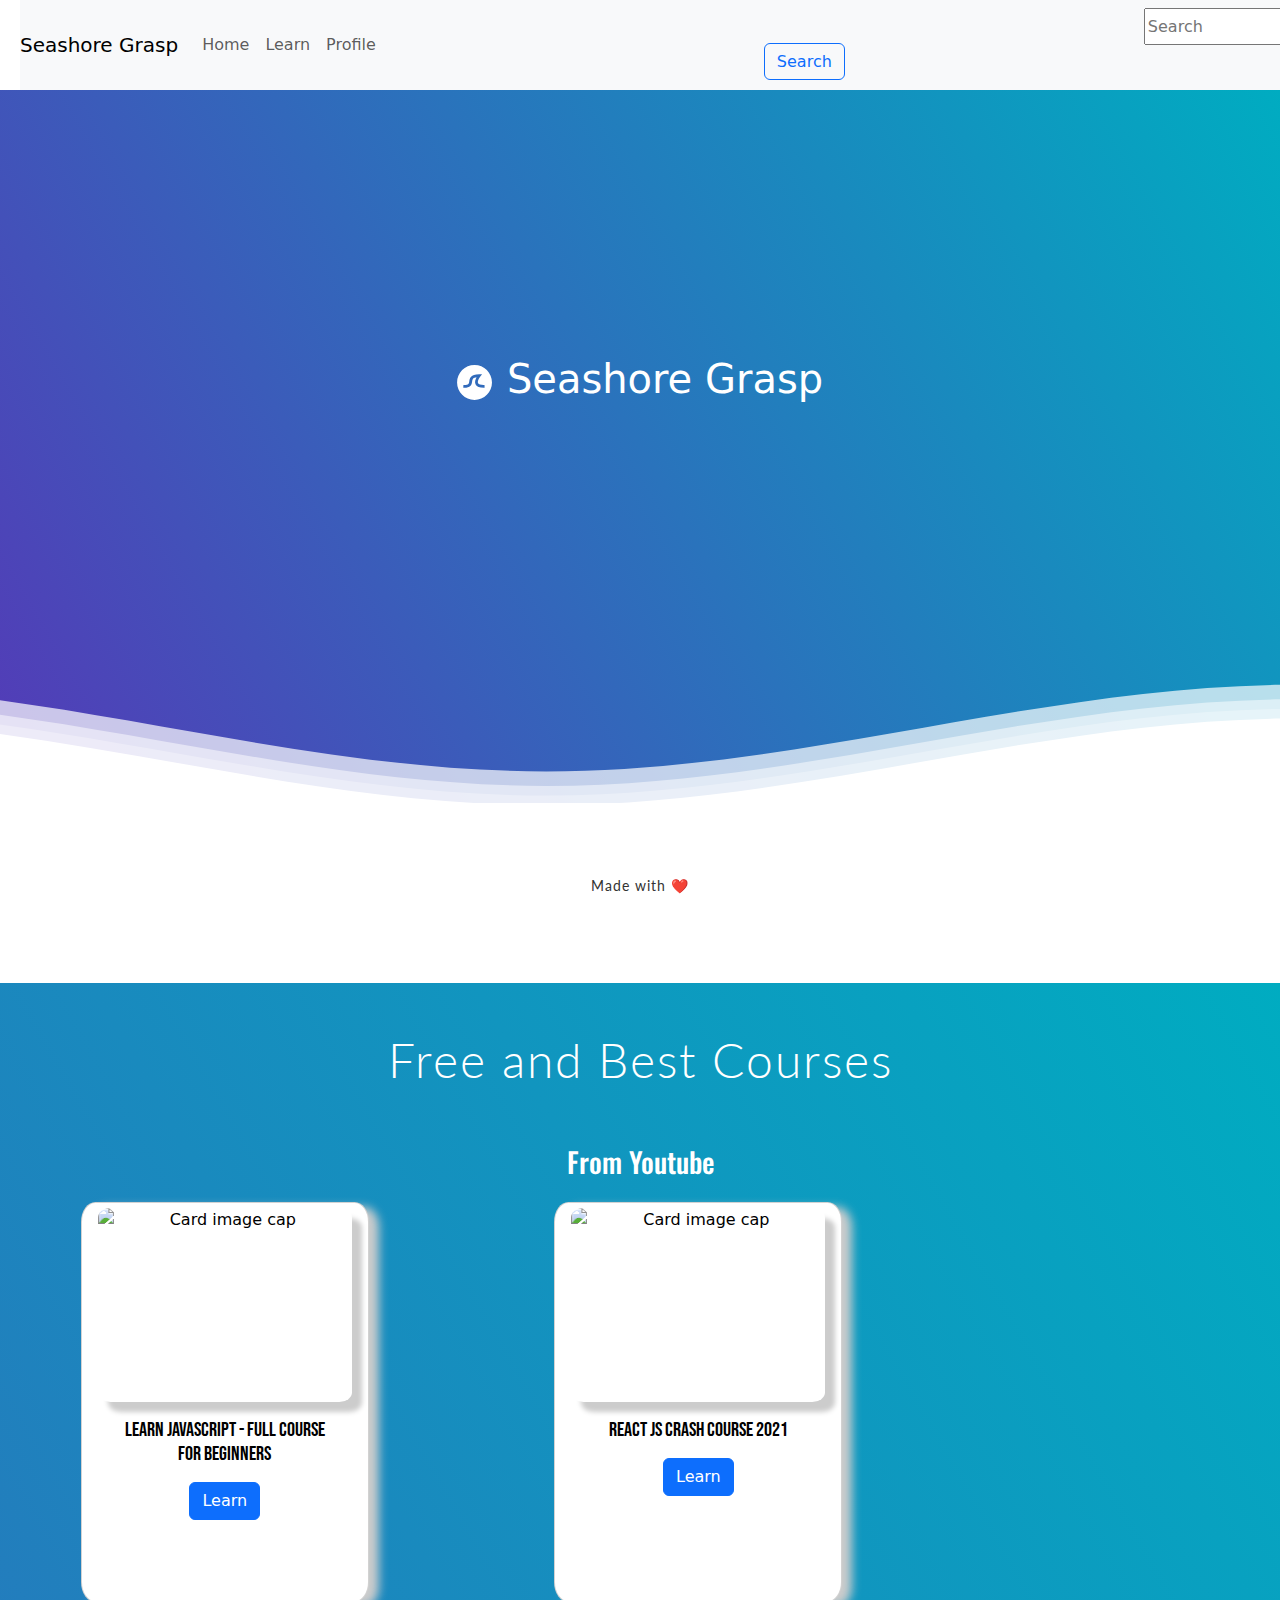
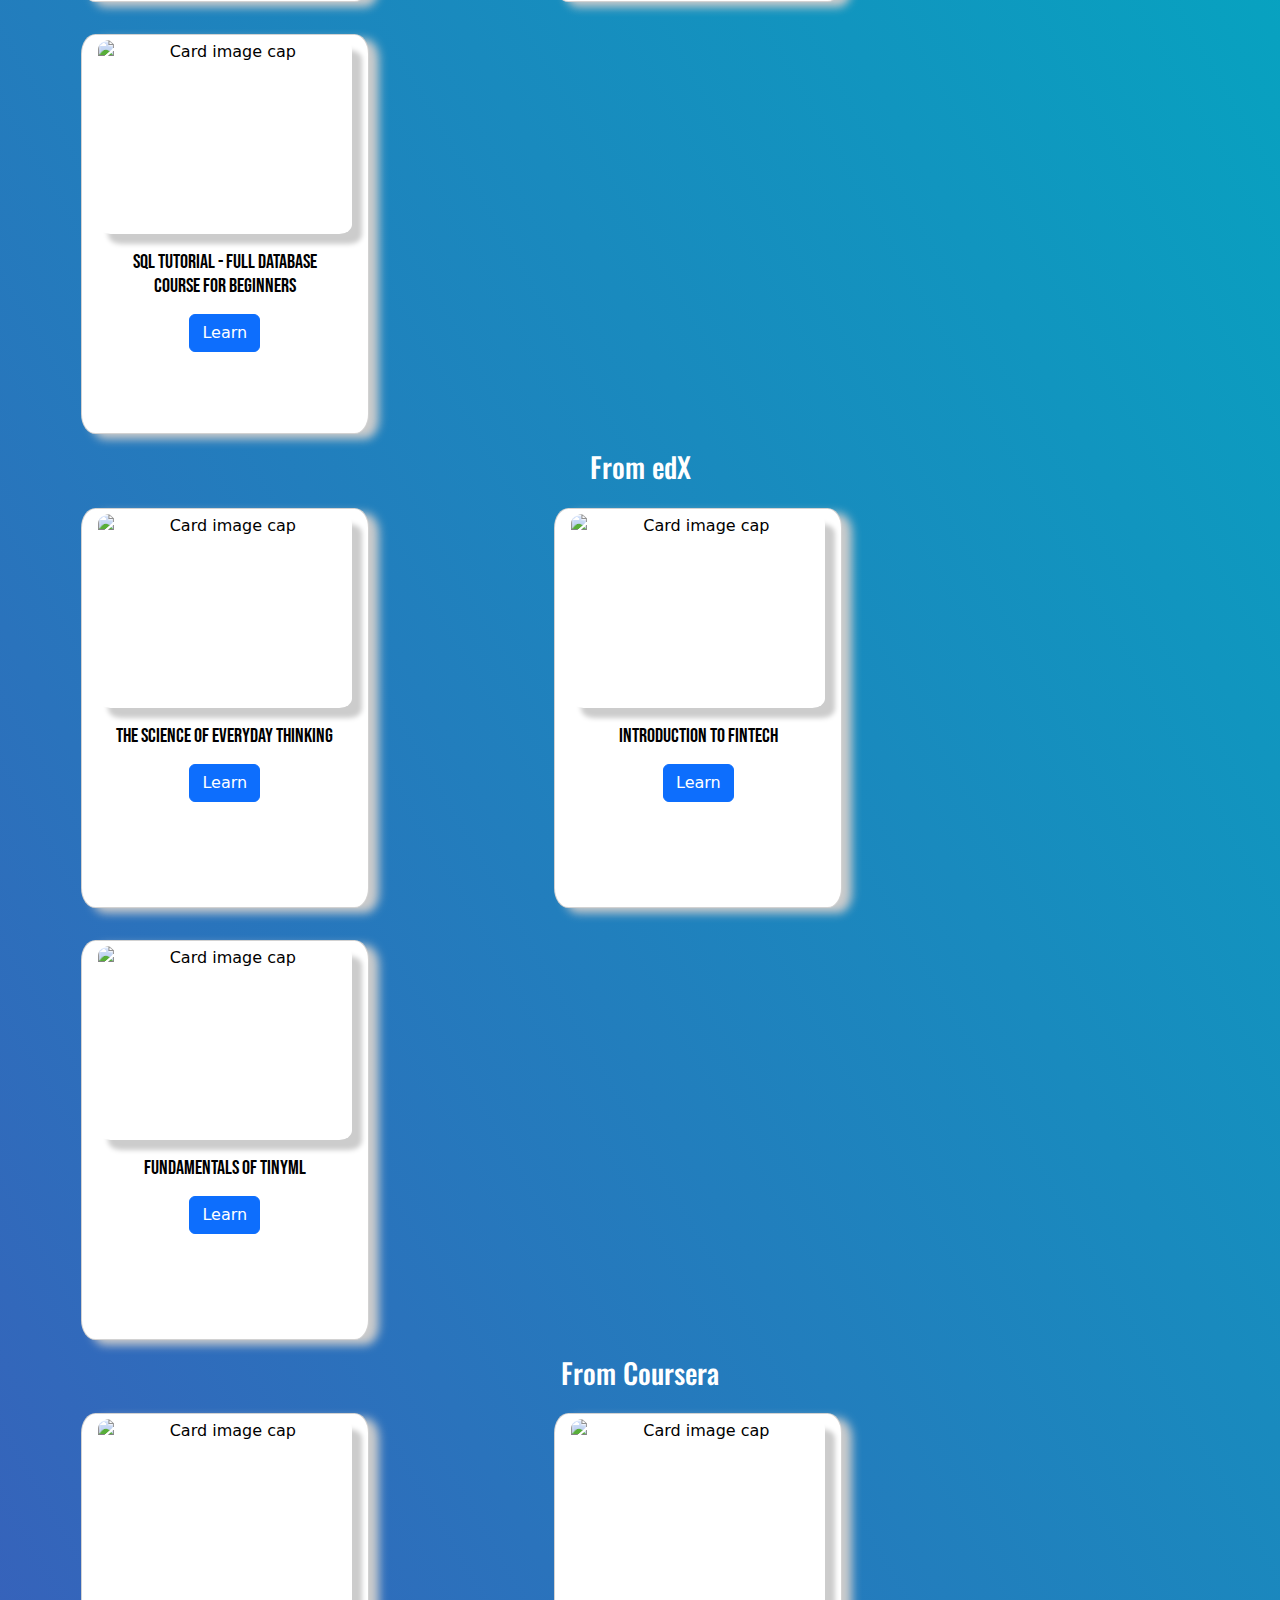
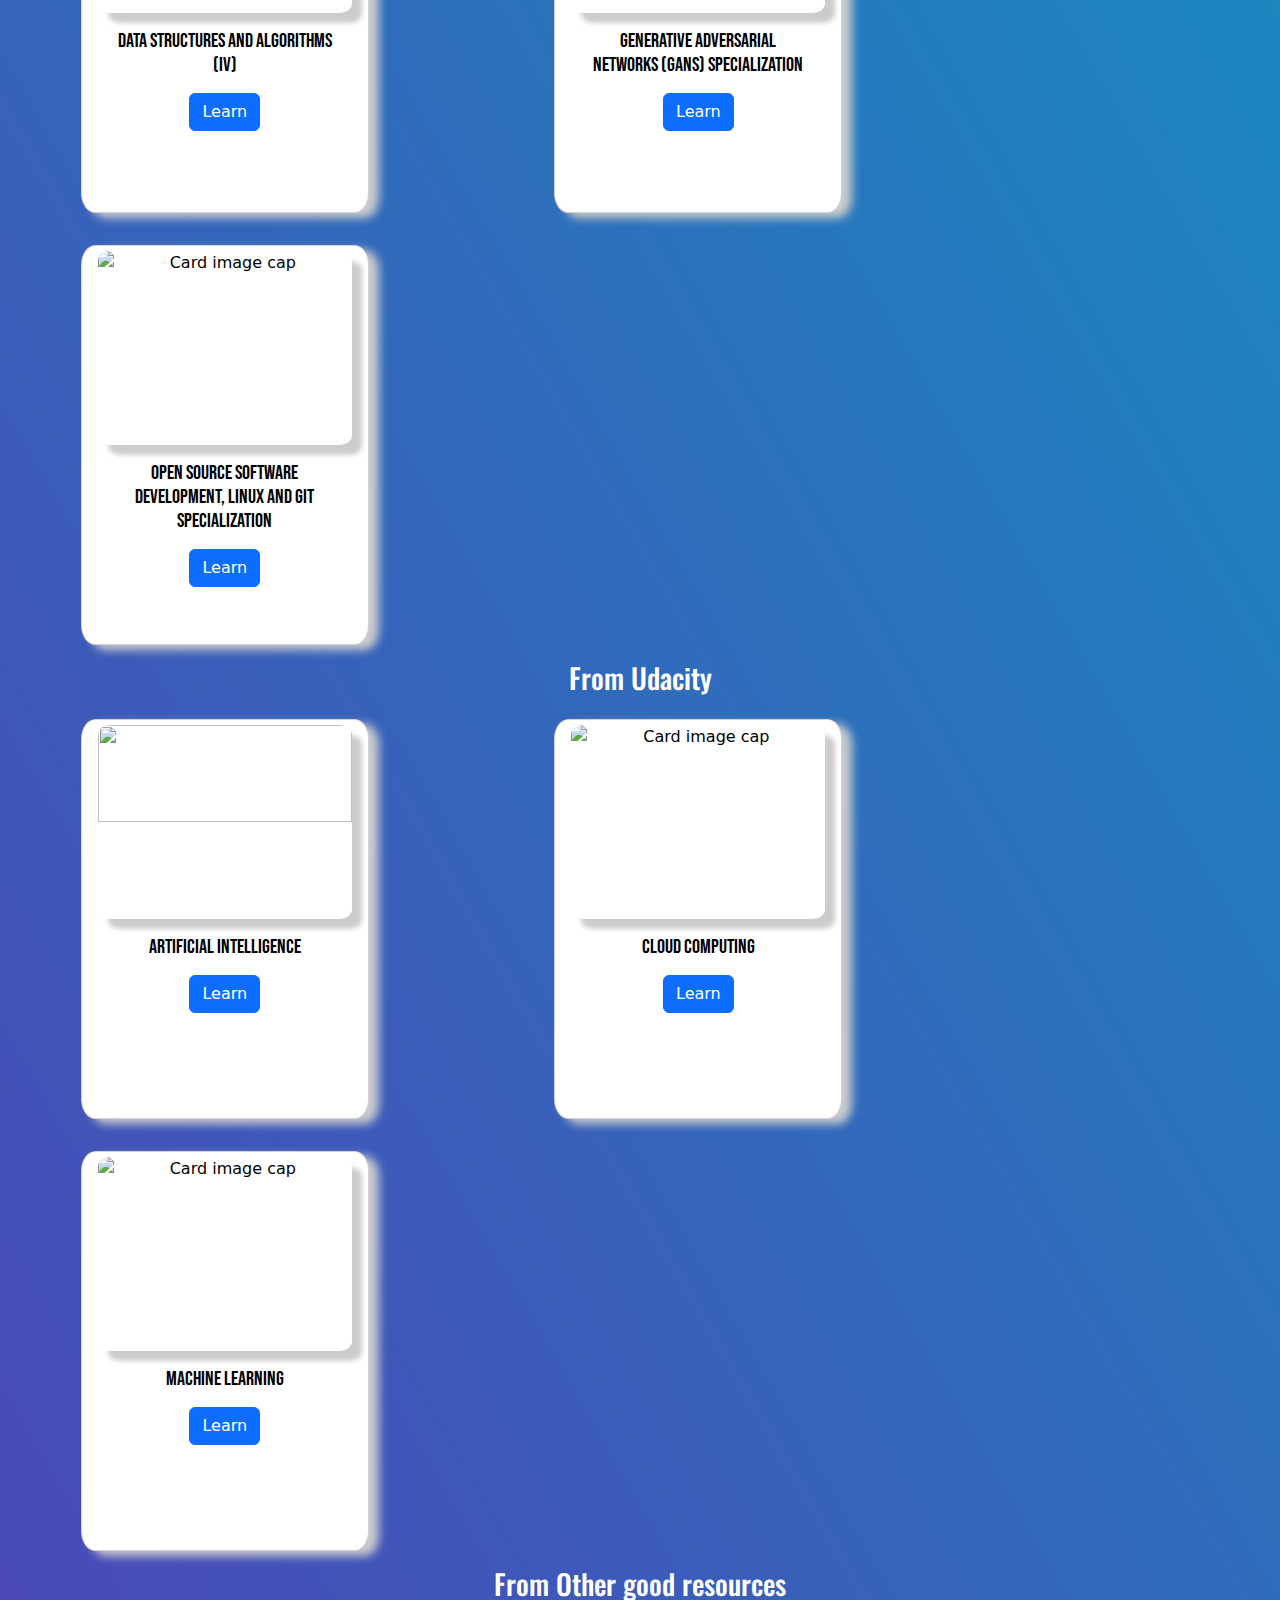
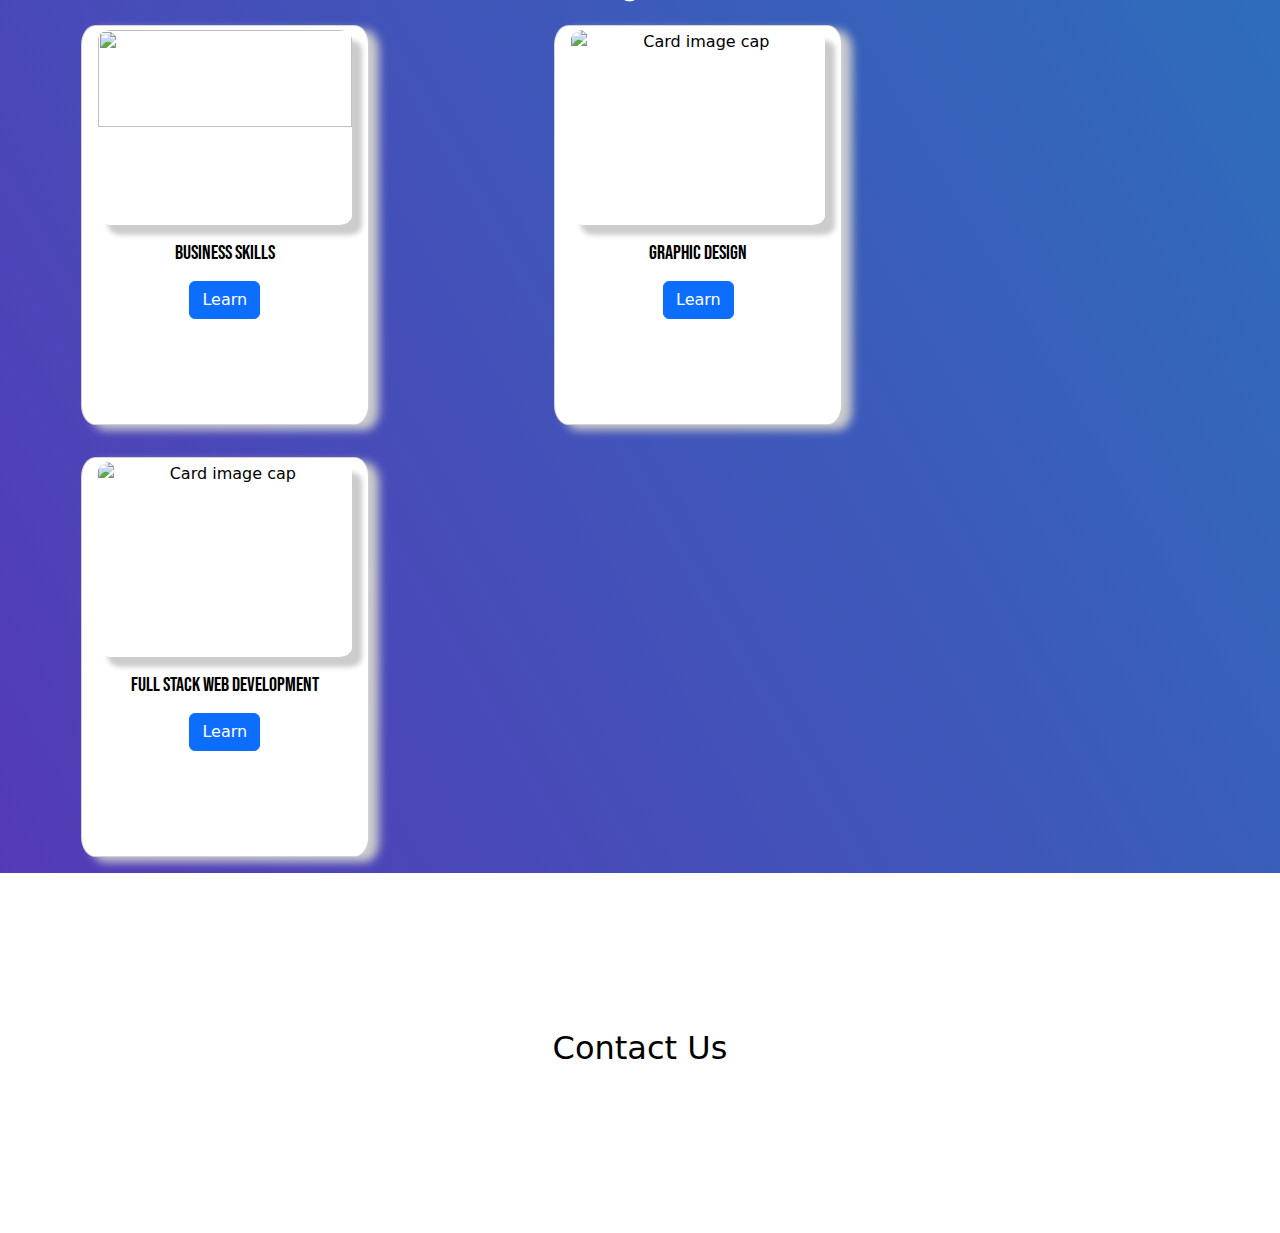
==== index.html @ 24190c52 "image h and w sorted" ====
<!DOCTYPE html>
<html lang="en">
  <head>
    <meta charset="UTF-8" />
    <meta http-equiv="X-UA-Compatible" content="IE=edge" />
    <meta name="viewport" content="width=device-width, initial-scale=1.0" />
    <title>Seashore Grasp</title>
    <link rel="stylesheet" href="https://cdn.jsdelivr.net/npm/bootstrap@5.0.1/dist/css/bootstrap.min.css">
    <link rel="stylesheet" href="style.css" />

  </head>
  <body>
    <!-- navbar -->
    <head>
        <nav class="navbar navbar-expand-lg navbar-light bg-light">
            <a class="navbar-brand" href="index.html">Seashore Grasp</a>
            <button class="navbar-toggler" type="button" data-toggle="collapse" data-target="#navbarSupportedContent" aria-controls="navbarSupportedContent" aria-expanded="false" aria-label="Toggle navigation">
              <span class="navbar-toggler-icon"></span>
            </button>
          
            <div class="collapse navbar-collapse" id="navbarSupportedContent">
              <ul class="navbar-nav mr-auto pull-left">
                <li class="nav-item active">
                  <a class="nav-link" href="index.html">Home</a>
                </li>
                <li class="nav-item">
                  <a class="nav-link" href="learn.html">Learn</a>
                </li>
                <li class="nav-item">
                    <a class="nav-link" href="profile.html">Profile</a>
                  </li>
              </ul>
              <form class="form-inline my-2 my-lg-0 pull-right">
                <input class="form-inline mr-sm-2" type="search" placeholder="Search" aria-label="Search">
                <button class="btn btn-outline-primary my-2 my-sm-0" id="search" type="submit">Search</button>
              </form>
            </div>
        </nav>
    </head>
    <!-- navbar -->

    <div class="header">
      <div class="inner-header flex">
        <svg
          version="1.1"
          class="logo"
          baseProfile="tiny"
          id="Layer_1"
          xmlns="http://www.w3.org/2000/svg"
          xmlns:xlink="http://www.w3.org/1999/xlink"
          x="0px"
          y="0px"
          viewBox="0 0 500 500"
          xml:space="preserve"
        >
          <path
            fill="#FFFFFF"
            stroke="#000000"
            stroke-width="10"
            stroke-miterlimit="10"
            d="M57,283"
          />
          <g>
            <path
              fill="#fff"
              d="M250.4,0.8C112.7,0.8,1,112.4,1,250.2c0,137.7,111.7,249.4,249.4,249.4c137.7,0,249.4-111.7,249.4-249.4
    C499.8,112.4,388.1,0.8,250.4,0.8z M383.8,326.3c-62,0-101.4-14.1-117.6-46.3c-17.1-34.1-2.3-75.4,13.2-104.1
    c-22.4,3-38.4,9.2-47.8,18.3c-11.2,10.9-13.6,26.7-16.3,45c-3.1,20.8-6.6,44.4-25.3,62.4c-19.8,19.1-51.6,26.9-100.2,24.6l1.8-39.7		c35.9,1.6,59.7-2.9,70.8-13.6c8.9-8.6,11.1-22.9,13.5-39.6c6.3-42,14.8-99.4,141.4-99.4h41L333,166c-12.6,16-45.4,68.2-31.2,96.2	c9.2,18.3,41.5,25.6,91.2,24.2l1.1,39.8C390.5,326.2,387.1,326.3,383.8,326.3z"
            />
          </g>
        </svg>
        <h1>Seashore Grasp</h1>
      </div>

      <!--Waves Container-->
      <div>
        <svg
          class="waves"
          xmlns="http://www.w3.org/2000/svg"
          xmlns:xlink="http://www.w3.org/1999/xlink"
          viewBox="0 24 150 28"
          preserveAspectRatio="none"
          shape-rendering="auto"
        >
          <defs>
            <path
              id="gentle-wave"
              d="M-160 44c30 0 58-18 88-18s 58 18 88 18 58-18 88-18 58 18 88 18 v44h-352z"
            />
          </defs>
          <g class="parallax">
            <use
              xlink:href="#gentle-wave"
              x="48"
              y="0"
              fill="rgba(255,255,255,0.7"
            />
            <use
              xlink:href="#gentle-wave"
              x="48"
              y="3"
              fill="rgba(255,255,255,0.5)"
            />
            <use
              xlink:href="#gentle-wave"
              x="48"
              y="5"
              fill="rgba(255,255,255,0.3)"
            />
            <use xlink:href="#gentle-wave" x="48" y="7" fill="#fff" />
          </g>
        </svg>
      </div>
      <!--Waves end-->
    </div>
    <!--Header ends-->

    <!--Content starts-->
    <div class="content flex">
      <p>Made with ❤️</p>
    </div>
    <!--Content ends-->


    <!-- learning section -->
    <div class="header1">
        <div class="inner-header1">
          <h1>Free and Best Courses</h1>
            <h3>From Youtube</h3>
            <div class="row">
              <div class="card">
                <img class="card-img-top" src="https://i.ytimg.com/an_webp/PkZNo7MFNFg/mqdefault_6s.webp?du=3000&sqp=CJiMl4YG&rs=AOn4CLAIX0XgUnC_BaTMobPAohJKIh1kbA" alt="Card image cap">
                <div class="card-body">
                  <h5 class="card-title">Learn JavaScript - Full Course for Beginners</h5>
                  <p class="card-text"></p>
                  <a href="https://youtu.be/PkZNo7MFNFg" class="btn btn-primary" target="_blank">Learn</a>
                </div>
              </div>
              <div class="card">
                <img class="card-img-top" src="https://i.ytimg.com/vi/w7ejDZ8SWv8/hq720.jpg?sqp=-oaymwEcCNAFEJQDSFXyq4qpAw4IARUAAIhCGAFwAcABBg==&rs=AOn4CLDLtqhjnv15Y388joYu5qQ3VjlhZw" alt="Card image cap">
                <div class="card-body">
                  <h5 class="card-title">React JS Crash Course 2021</h5>
                  <p class="card-text"></p>
                  <a href="https://youtu.be/w7ejDZ8SWv8" class="btn btn-primary" target="_blank">Learn</a>
                </div>
              </div>
              <div class="card">
                <img class="card-img-top" src="https://i.ytimg.com/vi/HXV3zeQKqGY/hq720.jpg?sqp=-oaymwEcCNAFEJQDSFXyq4qpAw4IARUAAIhCGAFwAcABBg==&rs=AOn4CLAxA3x89d1OpZ00kVzPr1NysYSPoA" alt="Card image cap">
                <div class="card-body">
                  <h5 class="card-title">
                    SQL Tutorial - Full Database Course for Beginners
                    </h5>
                  <p class="card-text"></p>
                  <a href="https://youtu.be/HXV3zeQKqGY" class="btn btn-primary" target="_blank">Learn</a>
                </div>
              </div>
            </div>
            <h3>From edX</h3>
            <div class="row">
              <div class="card">
                <img class="card-img-top" src="https://prod-discovery.edx-cdn.org/media/course/image/01bf8f79-a1fc-4481-8a37-d313a781298b-e519ef0cb616.small.jpg" alt="Card image cap">
                <div class="card-body">
                  <h5 class="card-title">The Science of Everyday Thinking
                    </h5>
                  <p class="card-text"></p>
                  <a href="https://www.edx.org/course/the-science-of-everyday-thinking" class="btn btn-primary" target="_blank">Learn</a>
                </div>
              </div>
              <div class="card">
                <img class="card-img-top" src="https://prod-discovery.edx-cdn.org/media/course/image/15923a19-7f31-4767-a7a0-73da8886f7b8-be5909a46055.small.jpg" alt="Card image cap">
                <div class="card-body">
                  <h5 class="card-title">Introduction to FinTech</h5>
                  <p class="card-text"></p>
                  <a href="https://www.edx.org/course/introduction-to-fintech" class="btn btn-primary" target="_blank">Learn</a>
                </div>
              </div>
              <div class="card">
                <img class="card-img-top" src="https://prod-discovery.edx-cdn.org/media/course/image/b66c15da-04d4-46f6-a4ea-69109bf159ee-de00f7d8d932.small.jpeg" alt="Card image cap">
                <div class="card-body">
                  <h5 class="card-title">
                    Fundamentals of TinyML
                    </h5>
                  <p class="card-text"></p>
                  <a href="https://www.edx.org/course/fundamentals-of-tinyml" class="btn btn-primary" target="_blank">Learn</a>
                </div>
              </div>
            </div>
            <h3>From Coursera</h3>
            <div class="row">
              <div class="card">
                <img class="card-img-top" src="https://d3njjcbhbojbot.cloudfront.net/api/utilities/v1/imageproxy/http://coursera-university-assets.s3.amazonaws.com/89/029da0cd8311e88e0c2d0663445550/Tsinghua-logo.png?auto=format%2Ccompress&dpr=1&h=90&w=90" alt="Card image cap">
                <div class="card-body">
                  <h5 class="card-title">Data Structures and Algorithms (IV)
                    </h5>
                  <p class="card-text"></p>
                  <a href="https://www.coursera.org/learn/data-structures-algorithms-4" class="btn btn-primary" target="_blank">Learn</a>
                </div>
              </div>
              <div class="card">
                <img class="card-img-top" src="https://d3njjcbhbojbot.cloudfront.net/api/utilities/v1/imageproxy/http://coursera-university-assets.s3.amazonaws.com/9c/b26302adc947138ff932ca97e57b87/LogoFiles_DeepLearning_Coursera_250x50_White.png?auto=format%2Ccompress&dpr=1&h=70" alt="Card image cap">
                <div class="card-body">
                  <h5 class="card-title">
                    Generative Adversarial Networks (GANs) Specialization
                    </h5>
                  <p class="card-text"></p>
                  <a href="https://www.coursera.org/specializations/generative-adversarial-networks-gans" class="btn btn-primary" target="_blank">Learn</a>
                </div>
              </div>
              <div class="card">
                <img class="card-img-top" src="https://d3njjcbhbojbot.cloudfront.net/api/utilities/v1/imageproxy/http://coursera-university-assets.s3.amazonaws.com/26/0f3680c5af11e8a01533ad3fa8755b/Linux-Foundation.png?auto=format%2Ccompress&dpr=1&h=90&w=90" alt="Card image cap">
                <div class="card-body">
                  <h5 class="card-title">
                    Open Source Software Development, Linux and Git Specialization
                    </h5>
                  <p class="card-text"></p>
                  <a href="https://www.coursera.org/specializations/oss-development-linux-git" class="btn btn-primary" target="_blank">Learn</a>
                </div>
              </div>
            </div>
            <h3>From Udacity</h3>
            <div class="row">
              <div class="card">
                <img class="card-img-top" src="https://digitaldefynd.com/wp-content/uploads/2019/07/Best-Udacity-nanodegrees-course-certification-class-training-online.jpg">
                <div class="card-body">
                  <h5 class="card-title">Artificial Intelligence
                    </h5>
                  <p class="card-text"></p>
                  <a href="https://www.coursera.org/learn/data-structures-algorithms-4" class="btn btn-primary" target="_blank">Learn</a>
                </div>
              </div>
              <div class="card">
                <img class="card-img-top" src="https://d2908q01vomqb2.cloudfront.net/9109c85a45b703f87f1413a405549a2cea9ab556/2020/03/06/TC_default_1024x512.png" alt="Card image cap">
                <div class="card-body">
                  <h5 class="card-title">
                    Cloud Computing
                    </h5>
                  <p class="card-text"></p>
                  <a href="https://www.coursera.org/specializations/generative-adversarial-networks-gans" class="btn btn-primary" target="_blank">Learn</a>
                </div>
              </div>
              <div class="card">
                <img class="card-img-top" src="https://miro.medium.com/max/1400/1*cG6U1qstYDijh9bPL42e-Q.jpeg" alt="Card image cap">
                <div class="card-body">
                  <h5 class="card-title">
                    Machine learning
                    </h5>
                  <p class="card-text"></p>
                  <a href="https://www.coursera.org/specializations/oss-development-linux-git" class="btn btn-primary" target="_blank">Learn</a>
                </div>
              </div>
            </div>
            <h3>From Other good resources</h3>
            <div class="row">
              <div class="card">
                <img class="card-img-top" src="https://static1.shine.com/l/m/images/blog/top_it_courses_2021.png">
                <div class="card-body">
                  <h5 class="card-title">Business Skills
                    </h5>
                  <p class="card-text"></p>
                  <a href="https://www.coursera.org/learn/data-structures-algorithms-4" class="btn btn-primary" target="_blank">Learn</a>
                </div>
              </div>
              <div class="card">
                <img class="card-img-top" src="https://images.shiksha.com/mediadata/images/articles/1576227666phpqUHpt1.jpeg" alt="Card image cap">
                <div class="card-body">
                  <h5 class="card-title">
                    Graphic Design
                    </h5>
                  <p class="card-text"></p>
                  <a href="https://www.coursera.org/specializations/generative-adversarial-networks-gans" class="btn btn-primary" target="_blank">Learn</a>
                </div>
              </div>
              <div class="card">
                <img class="card-img-top" src="https://5.imimg.com/data5/MK/MF/GA/SELLER-22577115/it-courses-500x500.jpg" alt="Card image cap">
                <div class="card-body">
                  <h5 class="card-title">
                    Full Stack Web Development
                    </h5>
                  <p class="card-text"></p>
                  <a href="https://www.coursera.org/specializations/oss-development-linux-git" class="btn btn-primary" target="_blank">Learn</a>
                </div>
              </div>
            </div>
        </div>
    </div>
    <!-- learning section -->


    <div class="contactus">
        <div class="inner-header2 flex">
          <h2><a href="contact.html">Contact Us</a></h2>
        </div>
      </div>
  </body>
</html>
---- style.css ----
/* Home Page Style */

@import url('https://fonts.googleapis.com/css?family=Lato:300:400');
@import url('https://fonts.googleapis.com/css2?family=Oswald:wght@200;300;400;500;600;700&display=swap');
@import url('https://fonts.googleapis.com/css2?family=Bebas+Neue&display=swap');

body{
  overflow-x: hidden;
}
.navbar {
  margin-left: 20px;
}
.form-inline {
  margin-left: 380px;
}
.form-inline input {
  height: 37px;
}

.header1 h1 {
  font-family: "Lato", sans-serif;
  font-weight: 300;
  letter-spacing: 2px;
  font-size: 48px;
  padding: 3rem;
}
p {
  font-family: "Lato", sans-serif;
  letter-spacing: 1px;
  font-size: 14px;
  color: #333333;
}

.header {
  position: relative;
  text-align: center;
  background: linear-gradient(
    60deg,
    rgba(84, 58, 183, 1) 0%,
    rgba(0, 172, 193, 1) 100%
  );
  color: white;
}

.logo {
  width: 50px;
  fill: white;
  padding-right: 15px;
  display: inline-block;
  vertical-align: middle;
}

.inner-header {
  height: 65vh;
  width: 100%;
  margin: 0;
  padding: 0;
}



.flex {
  /*Flexbox for containers*/
  display: flex;
  justify-content: center;
  align-items: center;
  text-align: center;
}

#search{
  margin: 0px;
  position: relative;
  bottom: 2px;
  height: 37px;
}

.waves {
  position: relative;
  width: 100%;
  height: 15vh;
  margin-bottom: -7px;
  min-height: 100px;
  max-height: 150px;
}

.content {
  position: relative;
  height: 20vh;
  text-align: center;
  background-color: white;
}

/* Animation */

.parallax > use {
  animation: move-forever 25s cubic-bezier(0.55, 0.5, 0.45, 0.5) infinite;
}
.parallax > use:nth-child(1) {
  animation-delay: -2s;
  animation-duration: 7s;
}
.parallax > use:nth-child(2) {
  animation-delay: -3s;
  animation-duration: 10s;
}
.parallax > use:nth-child(3) {
  animation-delay: -4s;
  animation-duration: 13s;
}
.parallax > use:nth-child(4) {
  animation-delay: -5s;
  animation-duration: 20s;
}
@keyframes move-forever {
  0% {
    transform: translate3d(-90px, 0, 0);
  }
  100% {
    transform: translate3d(85px, 0, 0);
  }
}
/*Shrinking for mobile*/
@media (max-width: 768px) {
  .waves {
    height: 40px;
    min-height: 40px;
  }
  .content {
    height: 30vh;
  }
  h1 {
    font-size: 24px;
  }
}
.inner-header1 {
  position: relative;
  text-align: center;
  background: linear-gradient(
    60deg,
    rgba(84, 58, 183, 1) 0%,
    rgba(0, 172, 193, 1) 100%
  );
  color: white;
}

.inner-header1 h3 {
  font-family: "Oswald", sans-serif;
}

.card h5{
  font-family: 'Bebas Neue', cursive;
}

.inner-header2 {
  height: 40vh;
}
.inner-header2 a{
    text-decoration: none;
    color: black;
}
.row .card{
  margin: 1rem 5.8rem;
  padding: 0.3rem 1rem;
  color: black;
  border-radius: 5%;
  align-items: center;
  height: 25rem;
  width: 18rem;
  box-shadow: 10px 5px 10px #ccc;
      -moz-box-shadow: 10px 5px 10px #ccc;
      -webkit-box-shadow: 10px 5px 10px #ccc;
      -khtml-box-shadow: 10px 5px 10px #ccc;
}
.card-img-top{
  width: 100%;
  height: 50%;
  border-radius: 5%;
  box-shadow: 10px 10px 5px #ccc;
      -moz-box-shadow: 10px 10px 5px #ccc;
      -webkit-box-shadow: 10px 10px 5px #ccc;
      -khtml-box-shadow: 10px 10px 5px #ccc;
}

@media screen and ( max-height: 600px ){
  background: blue;
}

/* Home Page Style */










/* Learn Page Style */
.learn {
  height: 95vh;
  overflow: hidden;
  background: rgb(25, 35, 125);
}
.prompt {
  position: relative;
  top: 26rem;
  left: 2rem;
  color: white;
}
div.drop-container {
  position: absolute;
  top: 0;
  right: 0;
  bottom: 0;
  left: 0;
  margin: auto;
  height: 200px;
  width: 200px;
}

div.drop {
  position: absolute;
  top: -25%;
  width: 100%;
  height: 100%;
  border-radius: 100% 5% 100% 100%;
  transform: rotate(-45deg);
  margin: 0px;
  background: deepskyblue;
  animation: drip 4s forwards;
}

.learn h1 {
  color: white;
  position: absolute;
  font-size: 2.5em;
  height: 1em;
  top: 0;
  left: 0;
  right: 0;
  bottom: 0;
  z-index: 2;
  margin: auto;
  text-align: center;
  opacity: 0;
  animation: appear 2s 2.5s forwards;
}

@keyframes appear {
  0% {
    opacity: 0;
  }
  100% {
    opacity: 1;
  }
}

div.drop-container:before,
div.drop-container:after {
  content: "";
  position: absolute;
  z-index: -1;
  top: 55%;
  right: 50%;
  transform: translate(50%) rotateX(75deg);
  border-radius: 100%;
  opacity: 0;
  width: 75%;
  height: 75%;
  border: 5px solid skyblue;
  animation: dripple 2s ease-out 1s;
}

div.drop-container:after {
  animation: dripple 2s ease-out 1.7s;
}

@keyframes drip {
  45% {
    top: 0;
    border-radius: 100% 5% 100% 100%;
    transform: rotate(-45deg);
  }
  100% {
    top: 0;
    transform: rotate(0deg);
    border-radius: 100%;
  }
}

@keyframes dripple {
  0% {
    width: 150px;
    height: 150px;
  }
  25% {
    opacity: 1;
  }
  100% {
    width: 500px;
    height: 500px;
    top: -20%;
    opacity: 0;
  }
}

/* Learn Page Style */










/* Profile page style */
.profile {
  background-repeat: no-repeat;
  background-attachment: fixed;
  background-size: cover;
  background-position: top;
  background-image: url(https://cdn.pixabay.com/photo/2017/09/16/16/09/sea-2755908__340.jpg);
  width: 100%;
  height: 100vh;
  font-family: Arial, Helvetica;
  letter-spacing: 0.02em;
  font-weight: 400;
  -webkit-font-smoothing: antialiased;
}

.blurred-box {
  position: relative;
  width: 250px;
  height: 350px;
  top: calc(50% - 175px);
  left: calc(50% - 125px);
  background: inherit;
  border-radius: 2px;
  overflow: hidden;
}

.blurred-box:after {
  content: "";
  width: 300px;
  height: 300px;
  background: inherit;
  position: absolute;
  left: -25px;
  left: position;
  right: 0;
  top: -25px;
  top: position;
  bottom: 0;
  box-shadow: inset 0 0 0 200px rgba(255, 255, 255, 0.05);
  filter: blur(10px);
}

/* Form which you dont need */
.user-login-box {
  position: relative;
  margin-top: 50px;
  text-align: center;
  z-index: 1;
}
.user-login-box > * {
  display: inline-block;
  width: 200px;
}

.user-icon {
  width: 100px;
  height: 100px;
  position: relative;
  border-radius: 50%;
  background-size: contain;
  background-image: url(https://pbs.twimg.com/profile_images/725321660484583424/ArQ4fM3k.jpg);
}

.user-name {
  margin-top: 15px;
  margin-bottom: 15px;
  color: white;
}

input.user-password {
  width: 120px;
  height: 18px;
  opacity: 0.4;
  border-radius: 2px;
  padding: 5px 15px;
  border: 0;
}

/* Profile page style */








/* Login */
.hidden {
  opacity: 0;
}
.console-container {
  font-family: Khula;
  font-size: 4em;
  text-align: center;
  height: 200px;
  width: 600px;
  display: block;
  position: absolute;
  color: white;
  top: 0;
  bottom: 0;
  left: 0;
  right: 0;
  margin: auto;
}
.console-underscore {
  display: inline-block;
  position: relative;
  top: -0.14em;
  left: 10px;
}
/* Login */










/* Contact */
.contact{
    height: 100vh;
    background: linear-gradient(
    60deg,
    rgba(84, 58, 183, 1) 0%,
    rgba(0, 172, 193, 1) 100%
  );   
}
.area {
  text-align: center;
  font-size: 4em;
  color: rgb(17, 16, 16);
  /* letter-spacing: -7px; */
  font-weight: 700;
  text-transform: uppercase;
  animation: blur 3s ease-out infinite;
  text-shadow: 0px 0px 5px #fff, 0px 0px 7px #fff;
  padding: 20px;
  position: relative;
  top: 5rem;
}
span#text{
    position: relative;
    padding: 2rem 0;
}

@keyframes blur {
  from {
    text-shadow:0px 0px 10px #fff,
      0px 0px 10px #fff, 
      0px 0px 25px #fff,
      0px 0px 25px #fff,
      0px 0px 25px #fff,
      0px 0px 25px #fff,
      0px 0px 25px #fff,
      0px 0px 25px #fff,
      0px 0px 50px #fff,
      0px 0px 50px #fff,
      0px 0px 50px #7B96B8,
      0px 0px 150px #7B96B8,
      0px 10px 100px #7B96B8,
      0px 10px 100px #7B96B8,
      0px 10px 100px #7B96B8,
      0px 10px 100px #7B96B8,
      0px -10px 100px #7B96B8,
      0px -10px 100px #7B96B8;
  }
}
/* Contact */
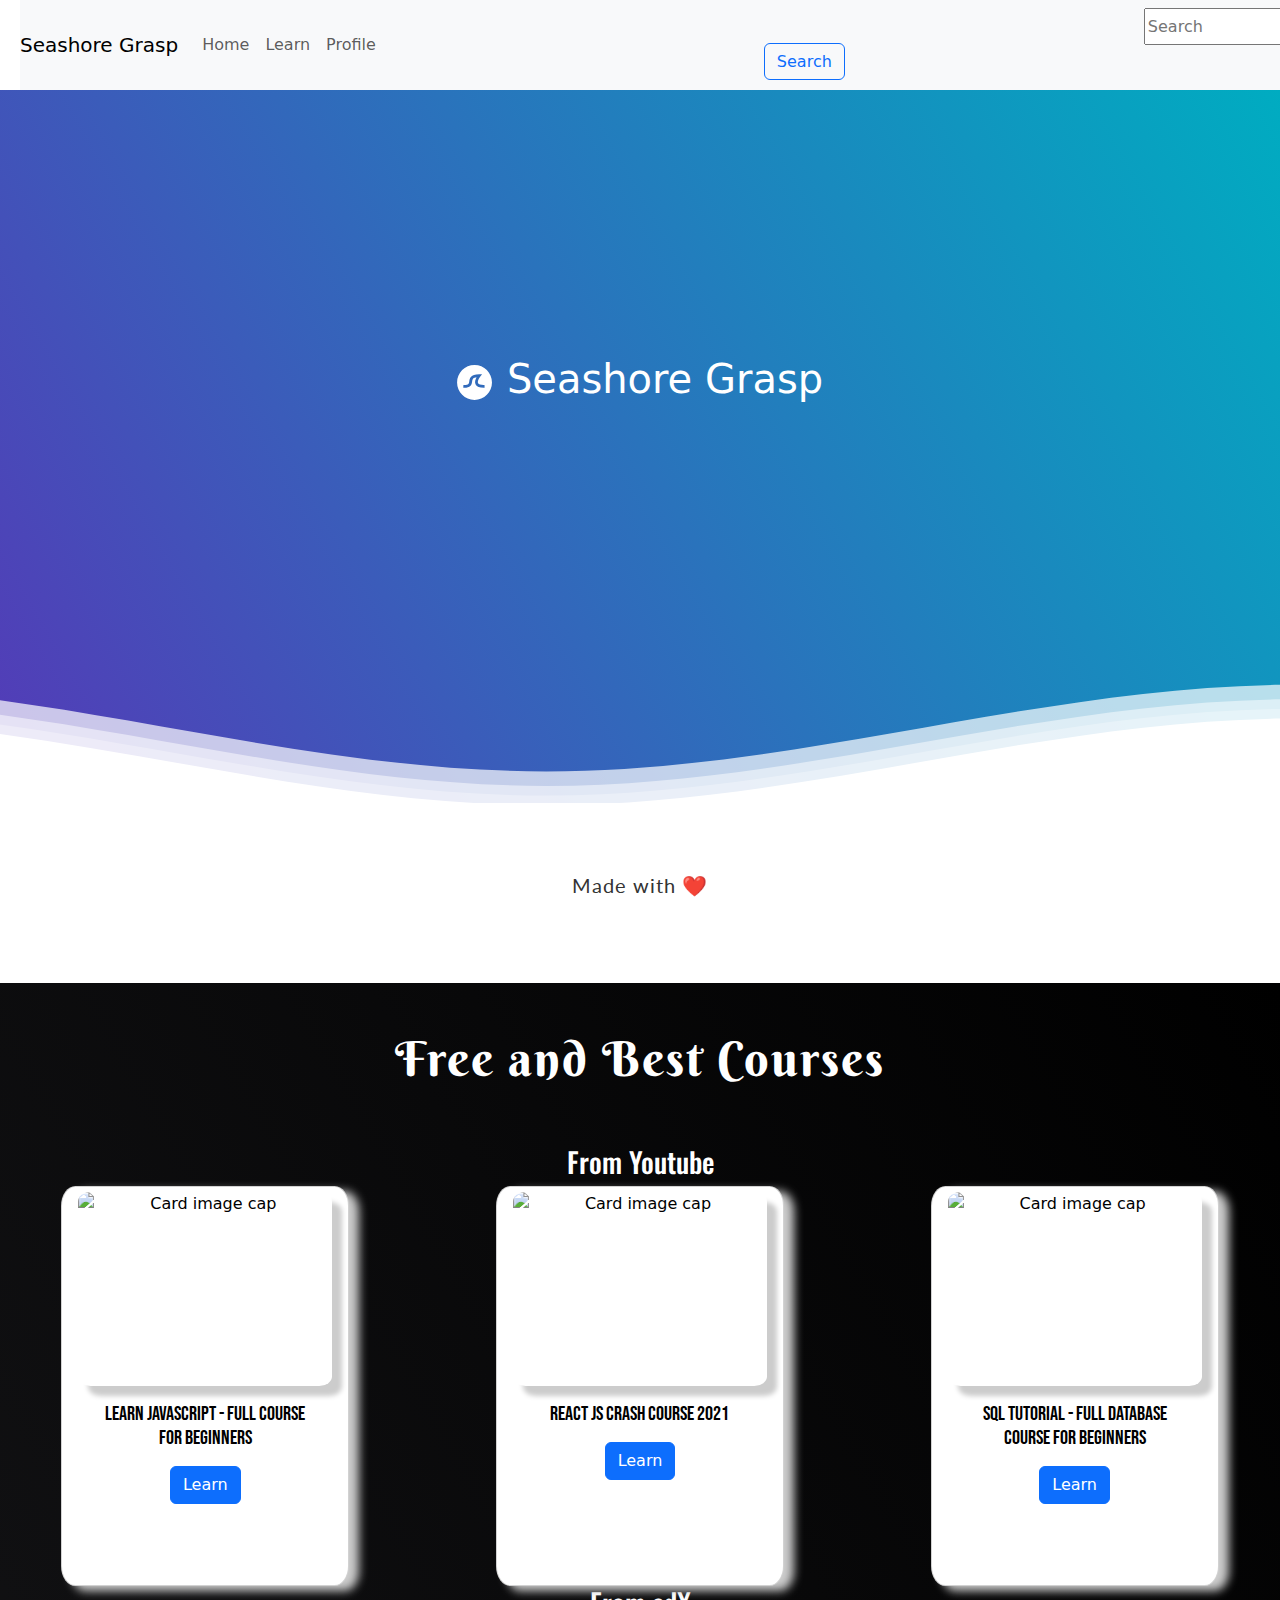
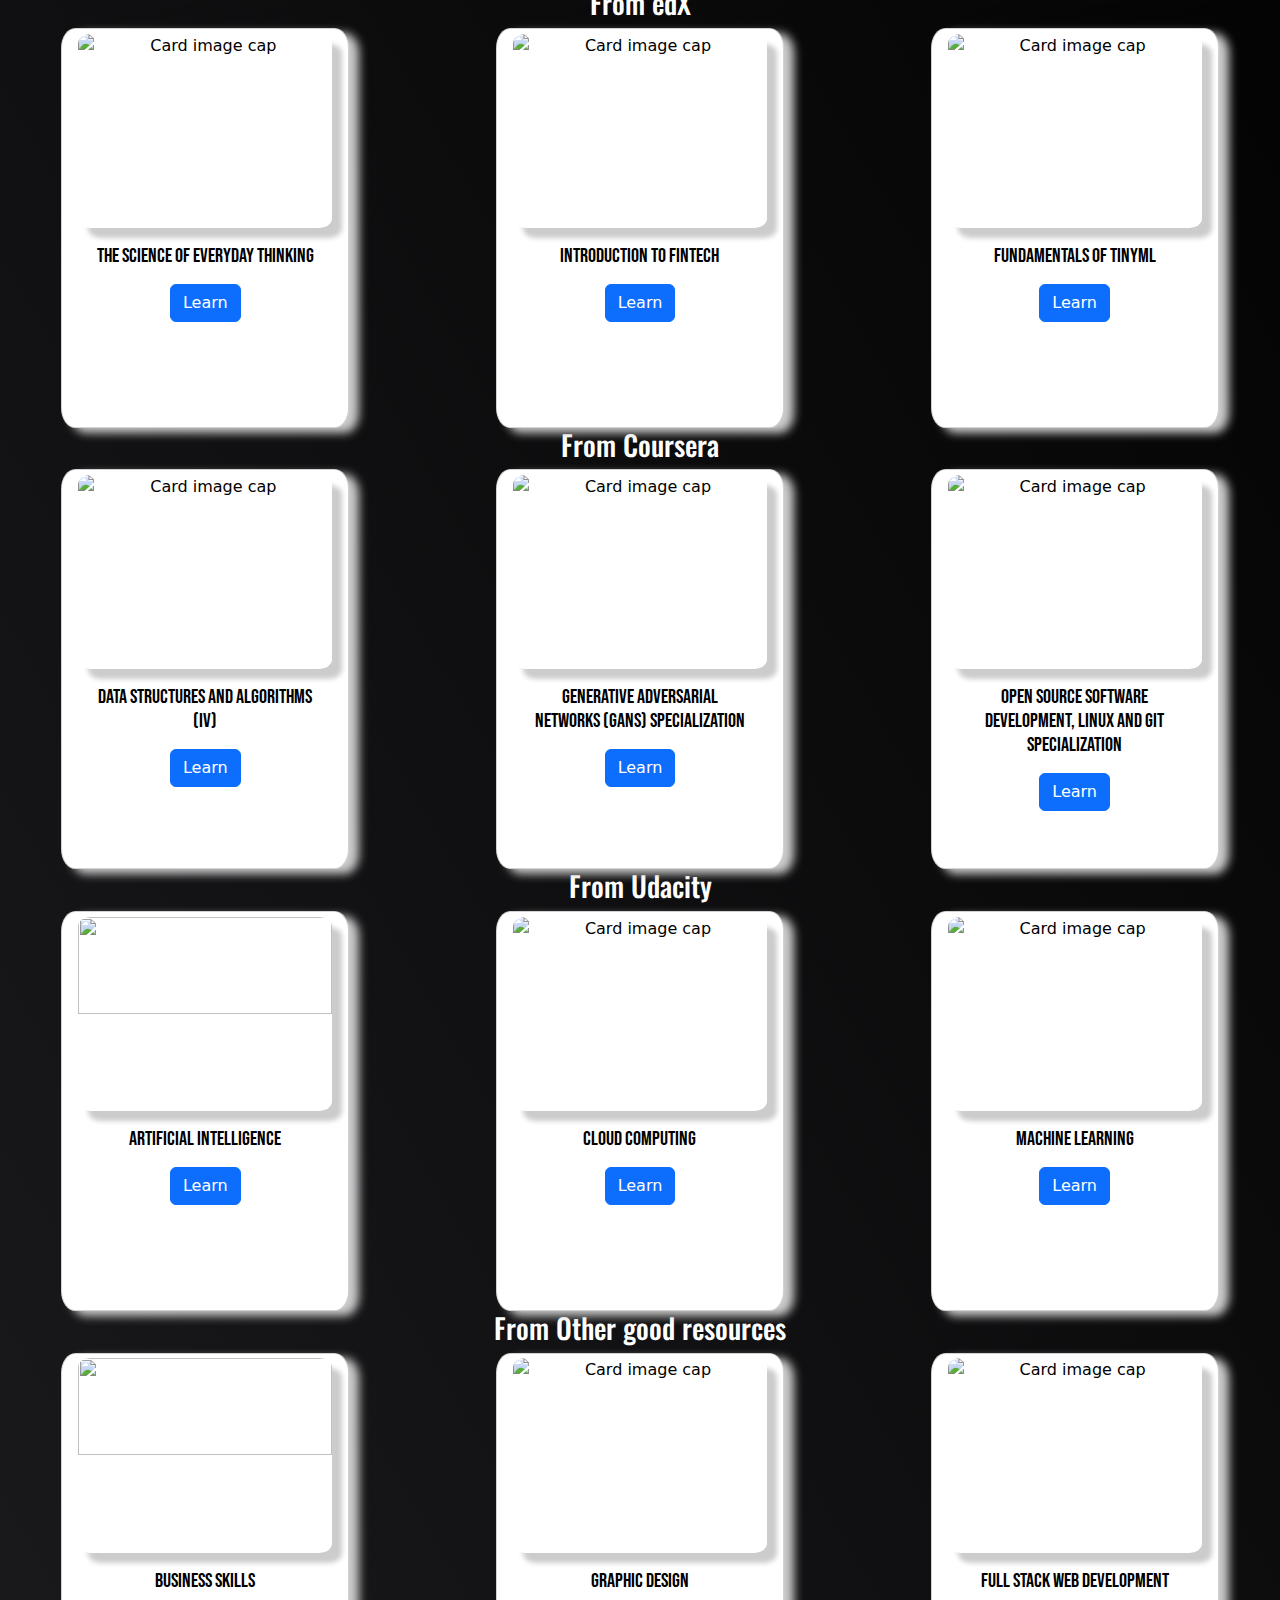
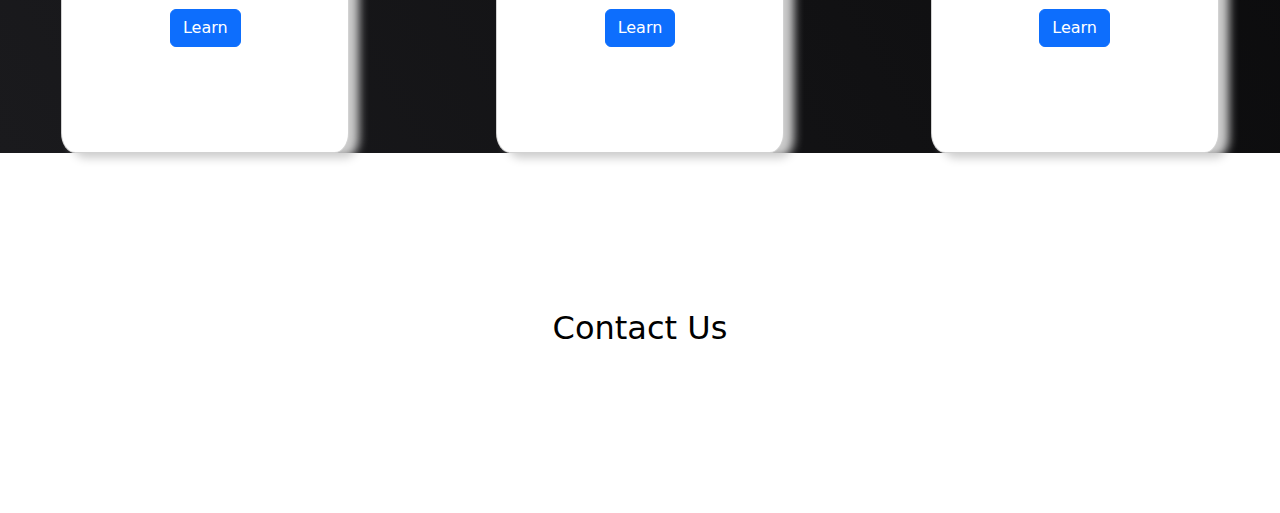
==== commit 3ad3933a: "aligned" ====
--- a/index.html
+++ b/index.html
@@ -7,6 +7,7 @@
     <title>Seashore Grasp</title>
     <link rel="stylesheet" href="https://cdn.jsdelivr.net/npm/bootstrap@5.0.1/dist/css/bootstrap.min.css">
     <link rel="stylesheet" href="style.css" />
+    <script src="https://cdn.jsdelivr.net/npm/@popperjs/core@2.9.2/dist/umd/popper.min.js" ></script>
 
   </head>
   <body>
--- a/style.css
+++ b/style.css
@@ -3,6 +3,8 @@
 @import url('https://fonts.googleapis.com/css?family=Lato:300:400');
 @import url('https://fonts.googleapis.com/css2?family=Oswald:wght@200;300;400;500;600;700&display=swap');
 @import url('https://fonts.googleapis.com/css2?family=Bebas+Neue&display=swap');
+@import url('https://fonts.googleapis.com/css2?family=Berkshire+Swash&display=swap');
+@import url('https://fonts.googleapis.com/css2?family=Bubblegum+Sans&display=swap');
 
 body{
   overflow-x: hidden;
@@ -17,9 +19,10 @@
   height: 37px;
 }
 
+
 .header1 h1 {
-  font-family: "Lato", sans-serif;
-  font-weight: 300;
+  font-family: 'Berkshire Swash', cursive;
+  font-weight: 500;
   letter-spacing: 2px;
   font-size: 48px;
   padding: 3rem;
@@ -27,7 +30,7 @@
 p {
   font-family: "Lato", sans-serif;
   letter-spacing: 1px;
-  font-size: 14px;
+  font-size: 20px;
   color: #333333;
 }
 
@@ -137,8 +140,8 @@
   text-align: center;
   background: linear-gradient(
     60deg,
-    rgba(84, 58, 183, 1) 0%,
-    rgba(0, 172, 193, 1) 100%
+    rgb(26, 26, 29) 0%,
+    rgb(0, 0, 0) 100%
   );
   color: white;
 }
@@ -159,11 +162,14 @@
     color: black;
 }
 .row .card{
-  margin: 1rem 5.8rem;
+  display: flex;
+  margin-left: auto;
+  margin-right: auto;
   padding: 0.3rem 1rem;
   color: black;
   border-radius: 5%;
   align-items: center;
+  justify-content: center;
   height: 25rem;
   width: 18rem;
   box-shadow: 10px 5px 10px #ccc;
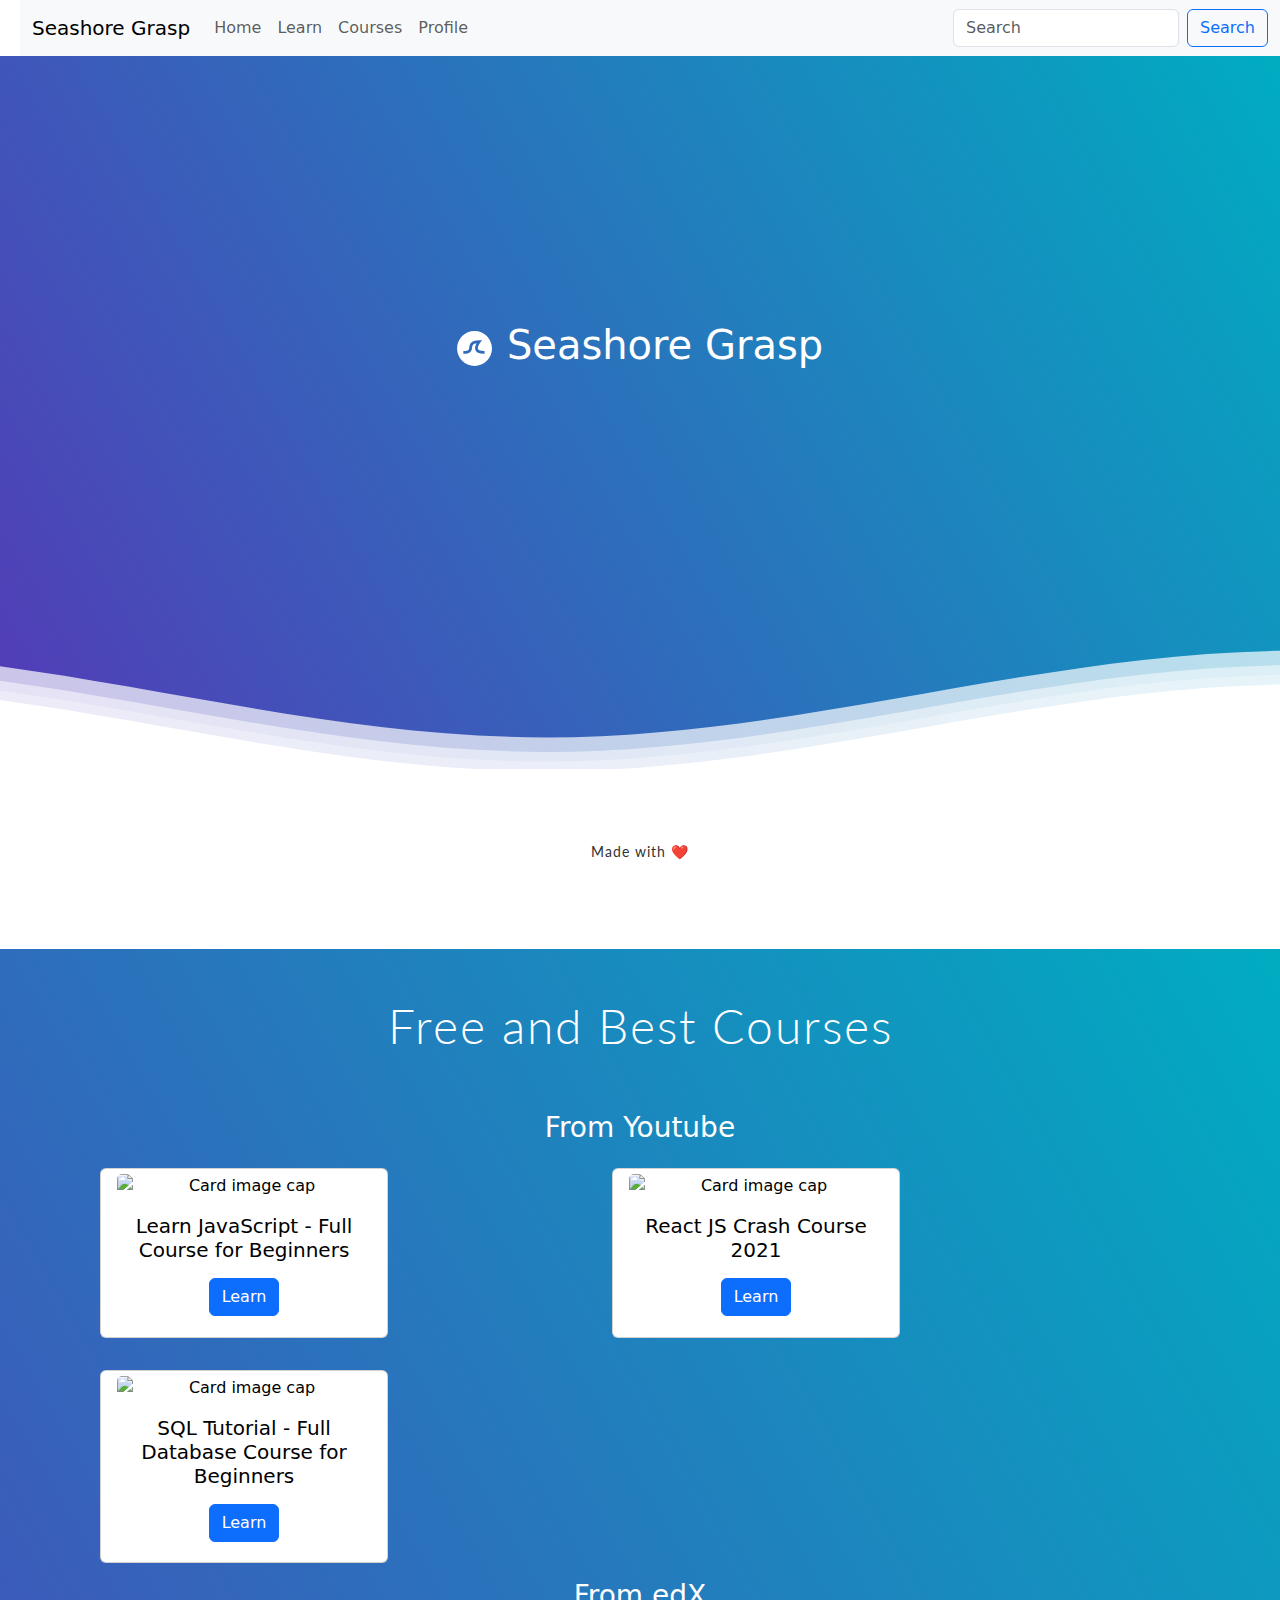
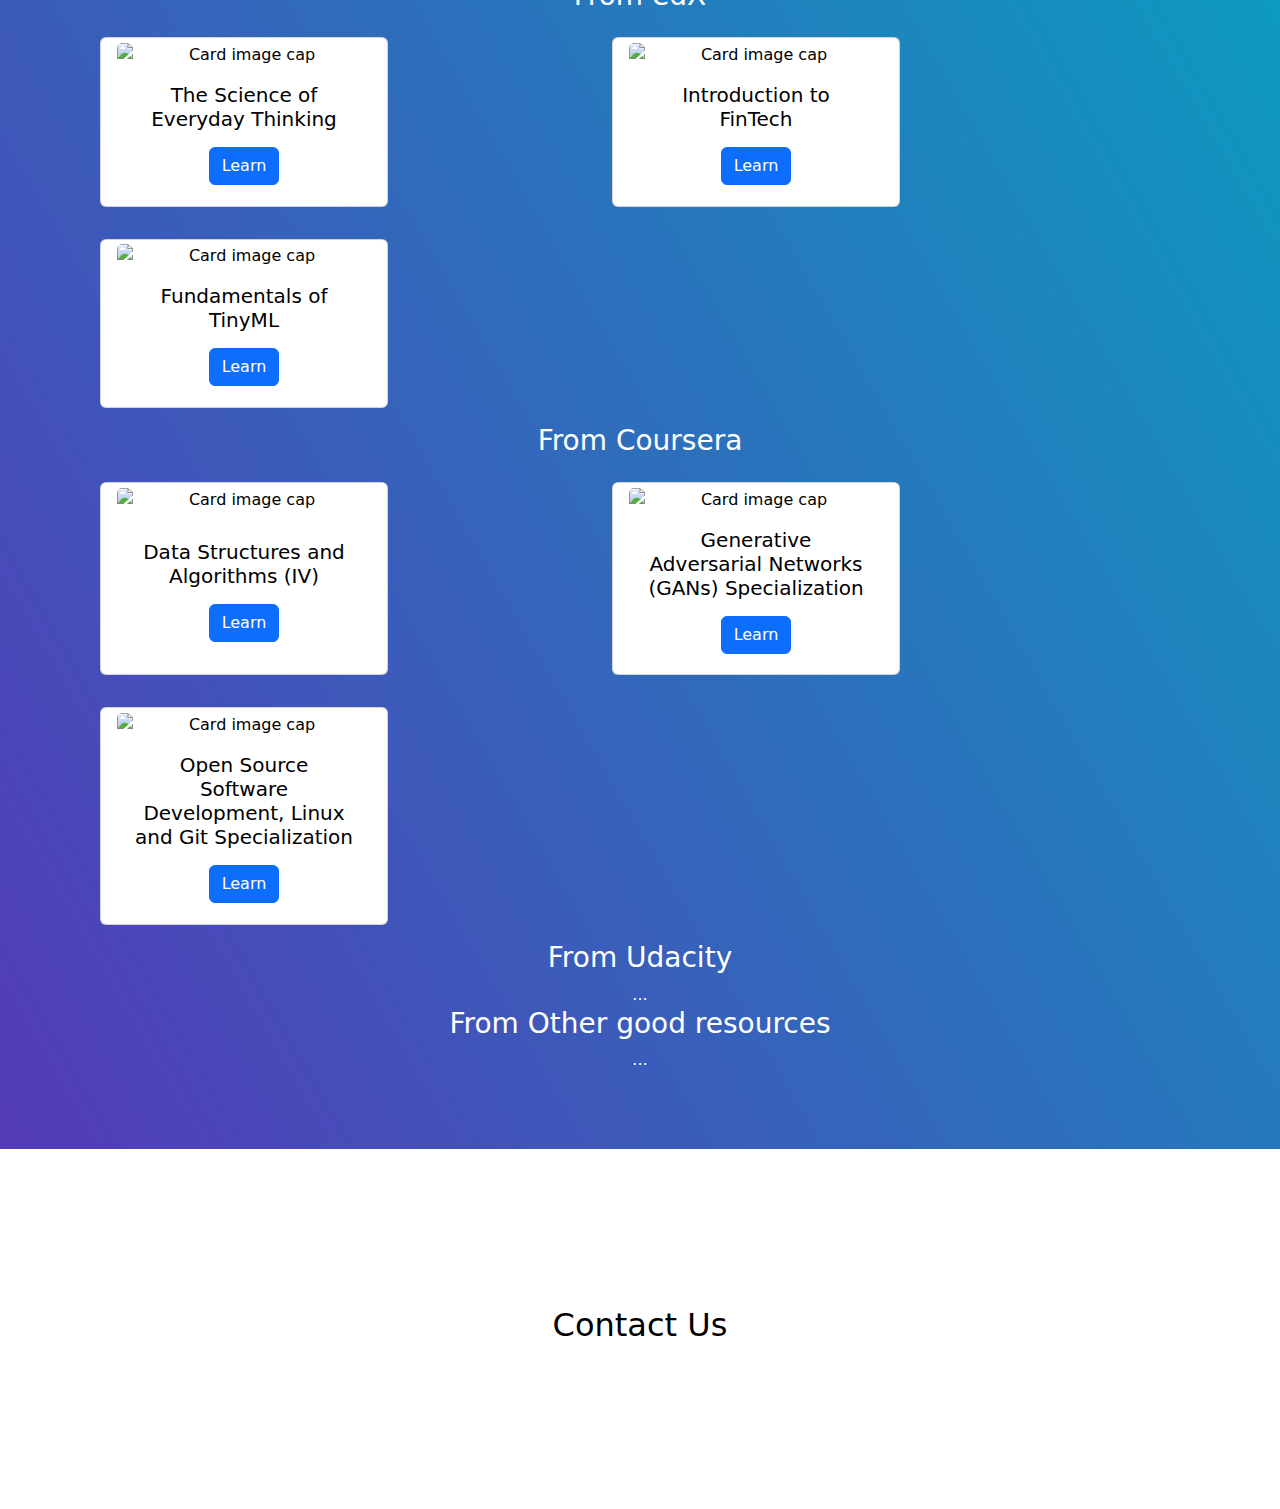
==== commit 6d414df8: "Merge branch 'main' into main" ====
--- a/index.html
+++ b/index.html
@@ -7,38 +7,45 @@
     <title>Seashore Grasp</title>
     <link rel="stylesheet" href="https://cdn.jsdelivr.net/npm/bootstrap@5.0.1/dist/css/bootstrap.min.css">
     <link rel="stylesheet" href="style.css" />
-    <script src="https://cdn.jsdelivr.net/npm/@popperjs/core@2.9.2/dist/umd/popper.min.js" ></script>
-
+     <!-- scroll -->
+    <script src="https://cdn.jsdelivr.net/gh/cferdinandi/smooth-scroll@15.0/dist/smooth-scroll.polyfills.min.js"></script>
   </head>
   <body>
-    <!-- navbar -->
-    <head>
-        <nav class="navbar navbar-expand-lg navbar-light bg-light">
-            <a class="navbar-brand" href="index.html">Seashore Grasp</a>
-            <button class="navbar-toggler" type="button" data-toggle="collapse" data-target="#navbarSupportedContent" aria-controls="navbarSupportedContent" aria-expanded="false" aria-label="Toggle navigation">
-              <span class="navbar-toggler-icon"></span>
-            </button>
-          
-            <div class="collapse navbar-collapse" id="navbarSupportedContent">
-              <ul class="navbar-nav mr-auto pull-left">
-                <li class="nav-item active">
-                  <a class="nav-link" href="index.html">Home</a>
-                </li>
-                <li class="nav-item">
-                  <a class="nav-link" href="learn.html">Learn</a>
-                </li>
-                <li class="nav-item">
-                    <a class="nav-link" href="profile.html">Profile</a>
-                  </li>
-              </ul>
-              <form class="form-inline my-2 my-lg-0 pull-right">
-                <input class="form-inline mr-sm-2" type="search" placeholder="Search" aria-label="Search">
-                <button class="btn btn-outline-primary my-2 my-sm-0" id="search" type="submit">Search</button>
-              </form>
-            </div>
-        </nav>
-    </head>
-    <!-- navbar -->
+    <!-- navbar starts-->
+    <!-- <header> -->
+      <nav class="navbar navbar-expand-lg navbar-light bg-light">
+        <div class="container-fluid">
+          <a class="navbar-brand" href="#">Seashore Grasp</a>
+          <button class="navbar-toggler" type="button" data-bs-toggle="collapse" data-bs-target="#navbarSupportedContent" aria-controls="navbarSupportedContent" aria-expanded="false" aria-label="Toggle navigation">
+            <span class="navbar-toggler-icon"></span>
+          </button>
+          <div class="collapse navbar-collapse" id="navbarSupportedContent">
+            <ul class="navbar-nav me-auto mb-2 mb-lg-0">
+              <li class="nav-item">
+                <a class="nav-link" aria-current="page" href="./index.html">Home</a>
+              </li>
+              <li class="nav-item">
+                <a class="nav-link" href="./learn.html">Learn</a>
+              </li>
+
+               <li class="nav-item">
+                <a class="nav-link" data-scroll href="#scroller">Courses</a>
+              </li>
+
+              <li class="nav-item">
+                <a class="nav-link" href="./profile.html">Profile</a>
+              </li>
+         
+            </ul>
+            <form class="d-flex">
+              <input class="form-control me-2" type="search" placeholder="Search" aria-label="Search">
+              <button class="btn btn-outline-primary" type="submit">Search</button>
+            </form>
+          </div>
+        </div>
+      </nav>
+    <!-- </header> -->
+    <!-- navbar ends -->
 
     <div class="header">
       <div class="inner-header flex">
@@ -66,7 +73,7 @@
               fill="#fff"
               d="M250.4,0.8C112.7,0.8,1,112.4,1,250.2c0,137.7,111.7,249.4,249.4,249.4c137.7,0,249.4-111.7,249.4-249.4
     C499.8,112.4,388.1,0.8,250.4,0.8z M383.8,326.3c-62,0-101.4-14.1-117.6-46.3c-17.1-34.1-2.3-75.4,13.2-104.1
-    c-22.4,3-38.4,9.2-47.8,18.3c-11.2,10.9-13.6,26.7-16.3,45c-3.1,20.8-6.6,44.4-25.3,62.4c-19.8,19.1-51.6,26.9-100.2,24.6l1.8-39.7		c35.9,1.6,59.7-2.9,70.8-13.6c8.9-8.6,11.1-22.9,13.5-39.6c6.3-42,14.8-99.4,141.4-99.4h41L333,166c-12.6,16-45.4,68.2-31.2,96.2	c9.2,18.3,41.5,25.6,91.2,24.2l1.1,39.8C390.5,326.2,387.1,326.3,383.8,326.3z"
+    c-22.4,3-38.4,9.2-47.8,18.3c-11.2,10.9-13.6,26.7-16.3,45c-3.1,20.8-6.6,44.4-25.3,62.4c-19.8,19.1-51.6,26.9-100.2,24.6l1.8-39.7    c35.9,1.6,59.7-2.9,70.8-13.6c8.9-8.6,11.1-22.9,13.5-39.6c6.3-42,14.8-99.4,141.4-99.4h41L333,166c-12.6,16-45.4,68.2-31.2,96.2  c9.2,18.3,41.5,25.6,91.2,24.2l1.1,39.8C390.5,326.2,387.1,326.3,383.8,326.3z"
             />
           </g>
         </svg>
@@ -126,18 +133,18 @@
     <!-- learning section -->
     <div class="header1">
         <div class="inner-header1">
-          <h1>Free and Best Courses</h1>
+          <h1 id="scroller">Free and Best Courses</h1>
             <h3>From Youtube</h3>
             <div class="row">
-              <div class="card">
-                <img class="card-img-top" src="https://i.ytimg.com/an_webp/PkZNo7MFNFg/mqdefault_6s.webp?du=3000&sqp=CJiMl4YG&rs=AOn4CLAIX0XgUnC_BaTMobPAohJKIh1kbA" alt="Card image cap">
+              <div class="card" style="width: 18rem;">
+                <img class="card-img-top" src="https://i.ytimg.com/vi/jS4aFq5-91M/maxresdefault.jpg" alt="Card image cap">
                 <div class="card-body">
                   <h5 class="card-title">Learn JavaScript - Full Course for Beginners</h5>
                   <p class="card-text"></p>
                   <a href="https://youtu.be/PkZNo7MFNFg" class="btn btn-primary" target="_blank">Learn</a>
                 </div>
               </div>
-              <div class="card">
+              <div class="card" style="width: 18rem;">
                 <img class="card-img-top" src="https://i.ytimg.com/vi/w7ejDZ8SWv8/hq720.jpg?sqp=-oaymwEcCNAFEJQDSFXyq4qpAw4IARUAAIhCGAFwAcABBg==&rs=AOn4CLDLtqhjnv15Y388joYu5qQ3VjlhZw" alt="Card image cap">
                 <div class="card-body">
                   <h5 class="card-title">React JS Crash Course 2021</h5>
@@ -145,7 +152,7 @@
                   <a href="https://youtu.be/w7ejDZ8SWv8" class="btn btn-primary" target="_blank">Learn</a>
                 </div>
               </div>
-              <div class="card">
+              <div class="card" style="width: 18rem;">
                 <img class="card-img-top" src="https://i.ytimg.com/vi/HXV3zeQKqGY/hq720.jpg?sqp=-oaymwEcCNAFEJQDSFXyq4qpAw4IARUAAIhCGAFwAcABBg==&rs=AOn4CLAxA3x89d1OpZ00kVzPr1NysYSPoA" alt="Card image cap">
                 <div class="card-body">
                   <h5 class="card-title">
@@ -158,7 +165,7 @@
             </div>
             <h3>From edX</h3>
             <div class="row">
-              <div class="card">
+              <div class="card" style="width: 18rem;">
                 <img class="card-img-top" src="https://prod-discovery.edx-cdn.org/media/course/image/01bf8f79-a1fc-4481-8a37-d313a781298b-e519ef0cb616.small.jpg" alt="Card image cap">
                 <div class="card-body">
                   <h5 class="card-title">The Science of Everyday Thinking
@@ -167,7 +174,7 @@
                   <a href="https://www.edx.org/course/the-science-of-everyday-thinking" class="btn btn-primary" target="_blank">Learn</a>
                 </div>
               </div>
-              <div class="card">
+              <div class="card" style="width: 18rem;">
                 <img class="card-img-top" src="https://prod-discovery.edx-cdn.org/media/course/image/15923a19-7f31-4767-a7a0-73da8886f7b8-be5909a46055.small.jpg" alt="Card image cap">
                 <div class="card-body">
                   <h5 class="card-title">Introduction to FinTech</h5>
@@ -175,7 +182,7 @@
                   <a href="https://www.edx.org/course/introduction-to-fintech" class="btn btn-primary" target="_blank">Learn</a>
                 </div>
               </div>
-              <div class="card">
+              <div class="card" style="width: 18rem;">
                 <img class="card-img-top" src="https://prod-discovery.edx-cdn.org/media/course/image/b66c15da-04d4-46f6-a4ea-69109bf159ee-de00f7d8d932.small.jpeg" alt="Card image cap">
                 <div class="card-body">
                   <h5 class="card-title">
@@ -188,8 +195,8 @@
             </div>
             <h3>From Coursera</h3>
             <div class="row">
-              <div class="card">
-                <img class="card-img-top" src="https://d3njjcbhbojbot.cloudfront.net/api/utilities/v1/imageproxy/http://coursera-university-assets.s3.amazonaws.com/89/029da0cd8311e88e0c2d0663445550/Tsinghua-logo.png?auto=format%2Ccompress&dpr=1&h=90&w=90" alt="Card image cap">
+              <div class="card" style="width: 18rem;">
+                <img class="card-img-top" src="https://d3njjcbhbojbot.cloudfront.net/api/utilities/v1/imageproxy/http://coursera-university-assets.s3.amazonaws.com/89/029da0cd8311e88e0c2d0663445550/Tsinghua-logo.png?auto=format%2Ccompress&dpr=1&h=300&w=300" alt="Card image cap">
                 <div class="card-body">
                   <h5 class="card-title">Data Structures and Algorithms (IV)
                     </h5>
@@ -197,8 +204,8 @@
                   <a href="https://www.coursera.org/learn/data-structures-algorithms-4" class="btn btn-primary" target="_blank">Learn</a>
                 </div>
               </div>
-              <div class="card">
-                <img class="card-img-top" src="https://d3njjcbhbojbot.cloudfront.net/api/utilities/v1/imageproxy/http://coursera-university-assets.s3.amazonaws.com/9c/b26302adc947138ff932ca97e57b87/LogoFiles_DeepLearning_Coursera_250x50_White.png?auto=format%2Ccompress&dpr=1&h=70" alt="Card image cap">
+              <div class="card" style="width: 18rem;">
+                <img class="card-img-top" src="https://aikademi.com/wp-content/uploads/2018/01/deeplearning.png" alt="Card image cap">
                 <div class="card-body">
                   <h5 class="card-title">
                     Generative Adversarial Networks (GANs) Specialization
@@ -207,8 +214,8 @@
                   <a href="https://www.coursera.org/specializations/generative-adversarial-networks-gans" class="btn btn-primary" target="_blank">Learn</a>
                 </div>
               </div>
-              <div class="card">
-                <img class="card-img-top" src="https://d3njjcbhbojbot.cloudfront.net/api/utilities/v1/imageproxy/http://coursera-university-assets.s3.amazonaws.com/26/0f3680c5af11e8a01533ad3fa8755b/Linux-Foundation.png?auto=format%2Ccompress&dpr=1&h=90&w=90" alt="Card image cap">
+              <div class="card" style="width: 18rem;">
+                <img class="card-img-top" src="https://d3njjcbhbojbot.cloudfront.net/api/utilities/v1/imageproxy/http://coursera-university-assets.s3.amazonaws.com/26/0f3680c5af11e8a01533ad3fa8755b/Linux-Foundation.png?auto=format%2Ccompress&dpr=1&h=500&w=500" alt="Card image cap">
                 <div class="card-body">
                   <h5 class="card-title">
                     Open Source Software Development, Linux and Git Specialization
@@ -219,69 +226,9 @@
               </div>
             </div>
             <h3>From Udacity</h3>
-            <div class="row">
-              <div class="card">
-                <img class="card-img-top" src="https://digitaldefynd.com/wp-content/uploads/2019/07/Best-Udacity-nanodegrees-course-certification-class-training-online.jpg">
-                <div class="card-body">
-                  <h5 class="card-title">Artificial Intelligence
-                    </h5>
-                  <p class="card-text"></p>
-                  <a href="https://www.coursera.org/learn/data-structures-algorithms-4" class="btn btn-primary" target="_blank">Learn</a>
-                </div>
-              </div>
-              <div class="card">
-                <img class="card-img-top" src="https://d2908q01vomqb2.cloudfront.net/9109c85a45b703f87f1413a405549a2cea9ab556/2020/03/06/TC_default_1024x512.png" alt="Card image cap">
-                <div class="card-body">
-                  <h5 class="card-title">
-                    Cloud Computing
-                    </h5>
-                  <p class="card-text"></p>
-                  <a href="https://www.coursera.org/specializations/generative-adversarial-networks-gans" class="btn btn-primary" target="_blank">Learn</a>
-                </div>
-              </div>
-              <div class="card">
-                <img class="card-img-top" src="https://miro.medium.com/max/1400/1*cG6U1qstYDijh9bPL42e-Q.jpeg" alt="Card image cap">
-                <div class="card-body">
-                  <h5 class="card-title">
-                    Machine learning
-                    </h5>
-                  <p class="card-text"></p>
-                  <a href="https://www.coursera.org/specializations/oss-development-linux-git" class="btn btn-primary" target="_blank">Learn</a>
-                </div>
-              </div>
-            </div>
+            ...
             <h3>From Other good resources</h3>
-            <div class="row">
-              <div class="card">
-                <img class="card-img-top" src="https://static1.shine.com/l/m/images/blog/top_it_courses_2021.png">
-                <div class="card-body">
-                  <h5 class="card-title">Business Skills
-                    </h5>
-                  <p class="card-text"></p>
-                  <a href="https://www.coursera.org/learn/data-structures-algorithms-4" class="btn btn-primary" target="_blank">Learn</a>
-                </div>
-              </div>
-              <div class="card">
-                <img class="card-img-top" src="https://images.shiksha.com/mediadata/images/articles/1576227666phpqUHpt1.jpeg" alt="Card image cap">
-                <div class="card-body">
-                  <h5 class="card-title">
-                    Graphic Design
-                    </h5>
-                  <p class="card-text"></p>
-                  <a href="https://www.coursera.org/specializations/generative-adversarial-networks-gans" class="btn btn-primary" target="_blank">Learn</a>
-                </div>
-              </div>
-              <div class="card">
-                <img class="card-img-top" src="https://5.imimg.com/data5/MK/MF/GA/SELLER-22577115/it-courses-500x500.jpg" alt="Card image cap">
-                <div class="card-body">
-                  <h5 class="card-title">
-                    Full Stack Web Development
-                    </h5>
-                  <p class="card-text"></p>
-                  <a href="https://www.coursera.org/specializations/oss-development-linux-git" class="btn btn-primary" target="_blank">Learn</a>
-                </div>
-              </div>
-            </div>
+            ... 
         </div>
     </div>
     <!-- learning section -->
@@ -292,5 +239,7 @@
           <h2><a href="contact.html">Contact Us</a></h2>
         </div>
       </div>
+
+      <script src="https://cdn.jsdelivr.net/npm/bootstrap@5.1.0/dist/js/bootstrap.bundle.min.js" integrity="sha384-U1DAWAznBHeqEIlVSCgzq+c9gqGAJn5c/t99JyeKa9xxaYpSvHU5awsuZVVFIhvj" crossorigin="anonymous"></script>
   </body>
-</html>
+</html>--- a/style.css
+++ b/style.css
@@ -1,10 +1,6 @@
 /* Home Page Style */
 
 @import url('https://fonts.googleapis.com/css?family=Lato:300:400');
-@import url('https://fonts.googleapis.com/css2?family=Oswald:wght@200;300;400;500;600;700&display=swap');
-@import url('https://fonts.googleapis.com/css2?family=Bebas+Neue&display=swap');
-@import url('https://fonts.googleapis.com/css2?family=Berkshire+Swash&display=swap');
-@import url('https://fonts.googleapis.com/css2?family=Bubblegum+Sans&display=swap');
 
 body{
   overflow-x: hidden;
@@ -19,10 +15,9 @@
   height: 37px;
 }
 
-
 .header1 h1 {
-  font-family: 'Berkshire Swash', cursive;
-  font-weight: 500;
+  font-family: "Lato", sans-serif;
+  font-weight: 300;
   letter-spacing: 2px;
   font-size: 48px;
   padding: 3rem;
@@ -30,7 +25,7 @@
 p {
   font-family: "Lato", sans-serif;
   letter-spacing: 1px;
-  font-size: 20px;
+  font-size: 14px;
   color: #333333;
 }
 
@@ -60,8 +55,6 @@
   padding: 0;
 }
 
-
-
 .flex {
   /*Flexbox for containers*/
   display: flex;
@@ -70,13 +63,6 @@
   text-align: center;
 }
 
-#search{
-  margin: 0px;
-  position: relative;
-  bottom: 2px;
-  height: 37px;
-}
-
 .waves {
   position: relative;
   width: 100%;
@@ -140,20 +126,12 @@
   text-align: center;
   background: linear-gradient(
     60deg,
-    rgb(26, 26, 29) 0%,
-    rgb(0, 0, 0) 100%
+    rgba(84, 58, 183, 1) 0%,
+    rgba(0, 172, 193, 1) 100%
   );
   color: white;
-}
-
-.inner-header1 h3 {
-  font-family: "Oswald", sans-serif;
-}
-
-.card h5{
-  font-family: 'Bebas Neue', cursive;
-}
-
+  height: 200vh;
+}
 .inner-header2 {
   height: 40vh;
 }
@@ -163,33 +141,13 @@
 }
 .row .card{
   display: flex;
-  margin-left: auto;
-  margin-right: auto;
+  flex-direction: row;
+  flex-wrap: wrap;
+  margin: 1rem 7rem;
   padding: 0.3rem 1rem;
   color: black;
-  border-radius: 5%;
-  align-items: center;
-  justify-content: center;
-  height: 25rem;
-  width: 18rem;
-  box-shadow: 10px 5px 10px #ccc;
-      -moz-box-shadow: 10px 5px 10px #ccc;
-      -webkit-box-shadow: 10px 5px 10px #ccc;
-      -khtml-box-shadow: 10px 5px 10px #ccc;
-}
-.card-img-top{
-  width: 100%;
-  height: 50%;
-  border-radius: 5%;
-  box-shadow: 10px 10px 5px #ccc;
-      -moz-box-shadow: 10px 10px 5px #ccc;
-      -webkit-box-shadow: 10px 10px 5px #ccc;
-      -khtml-box-shadow: 10px 10px 5px #ccc;
-}
-
-@media screen and ( max-height: 600px ){
-  background: blue;
-}
+}
+
 
 /* Home Page Style */
 
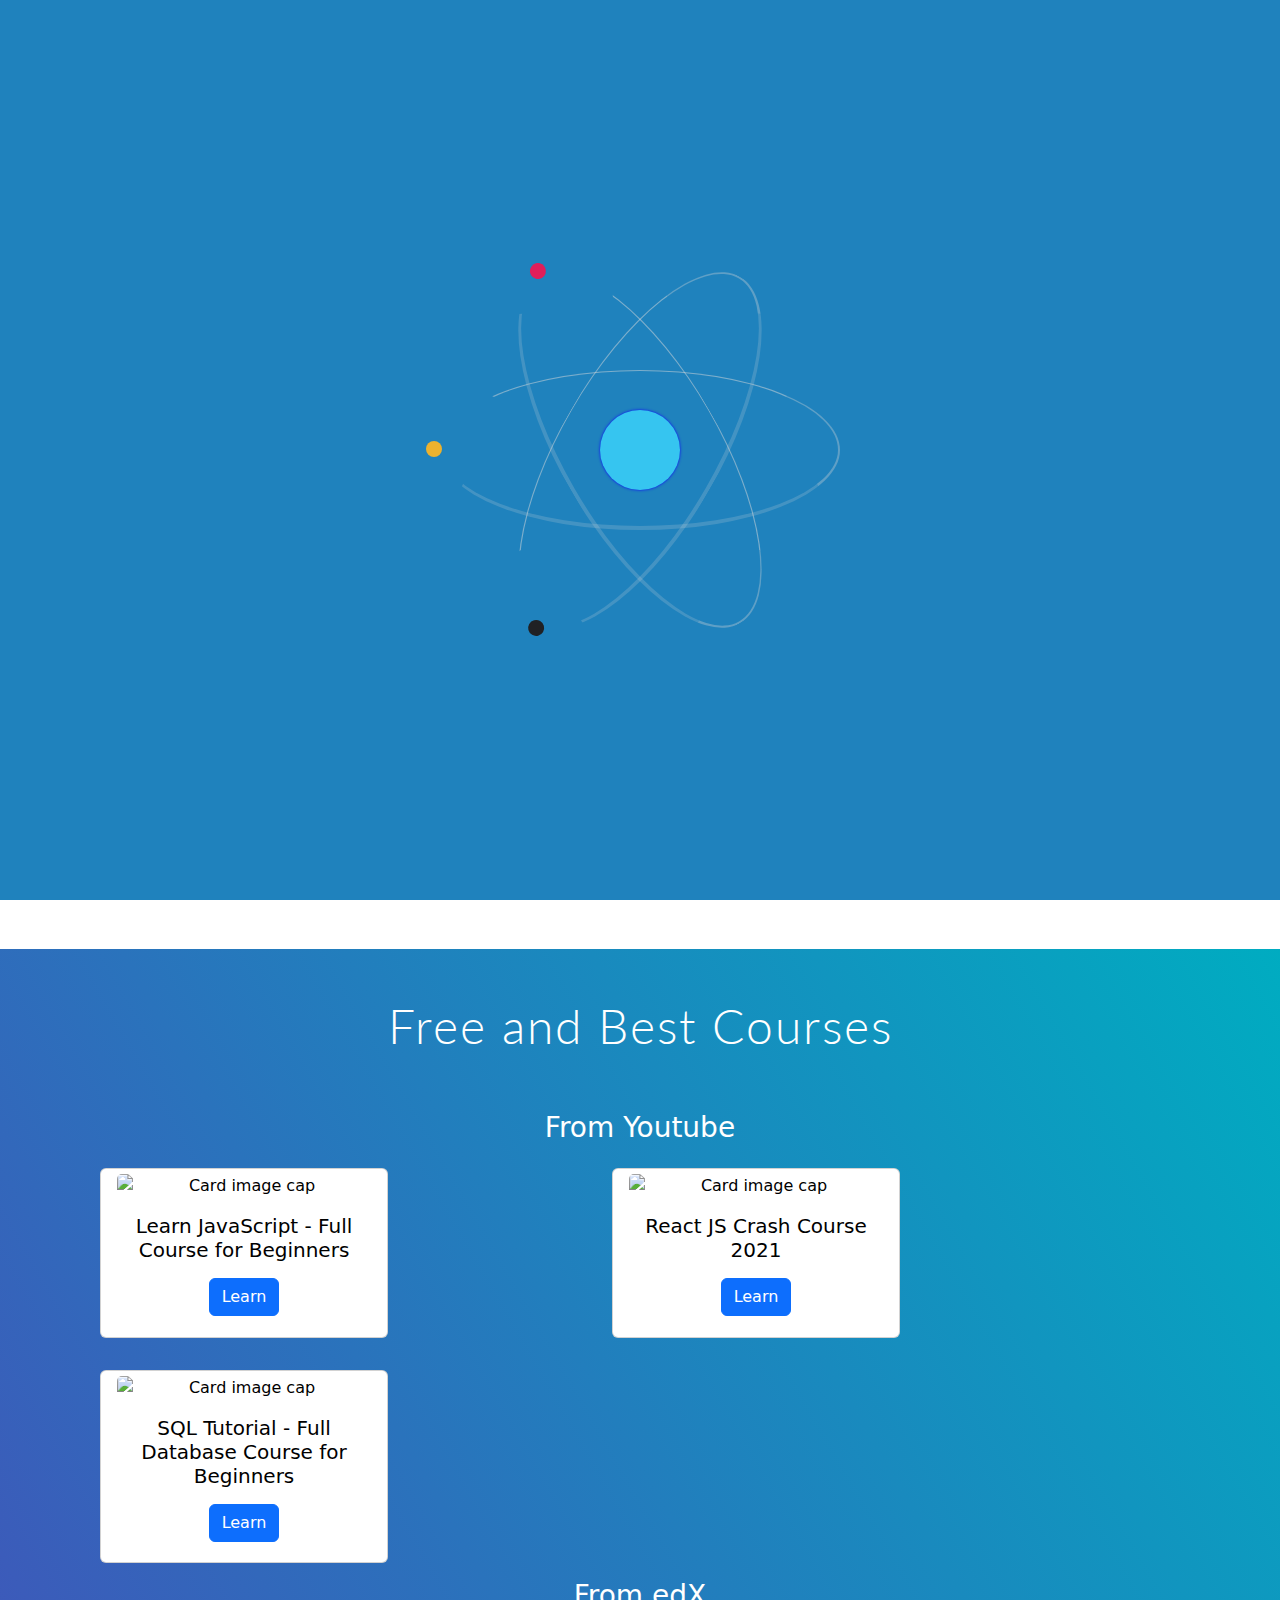
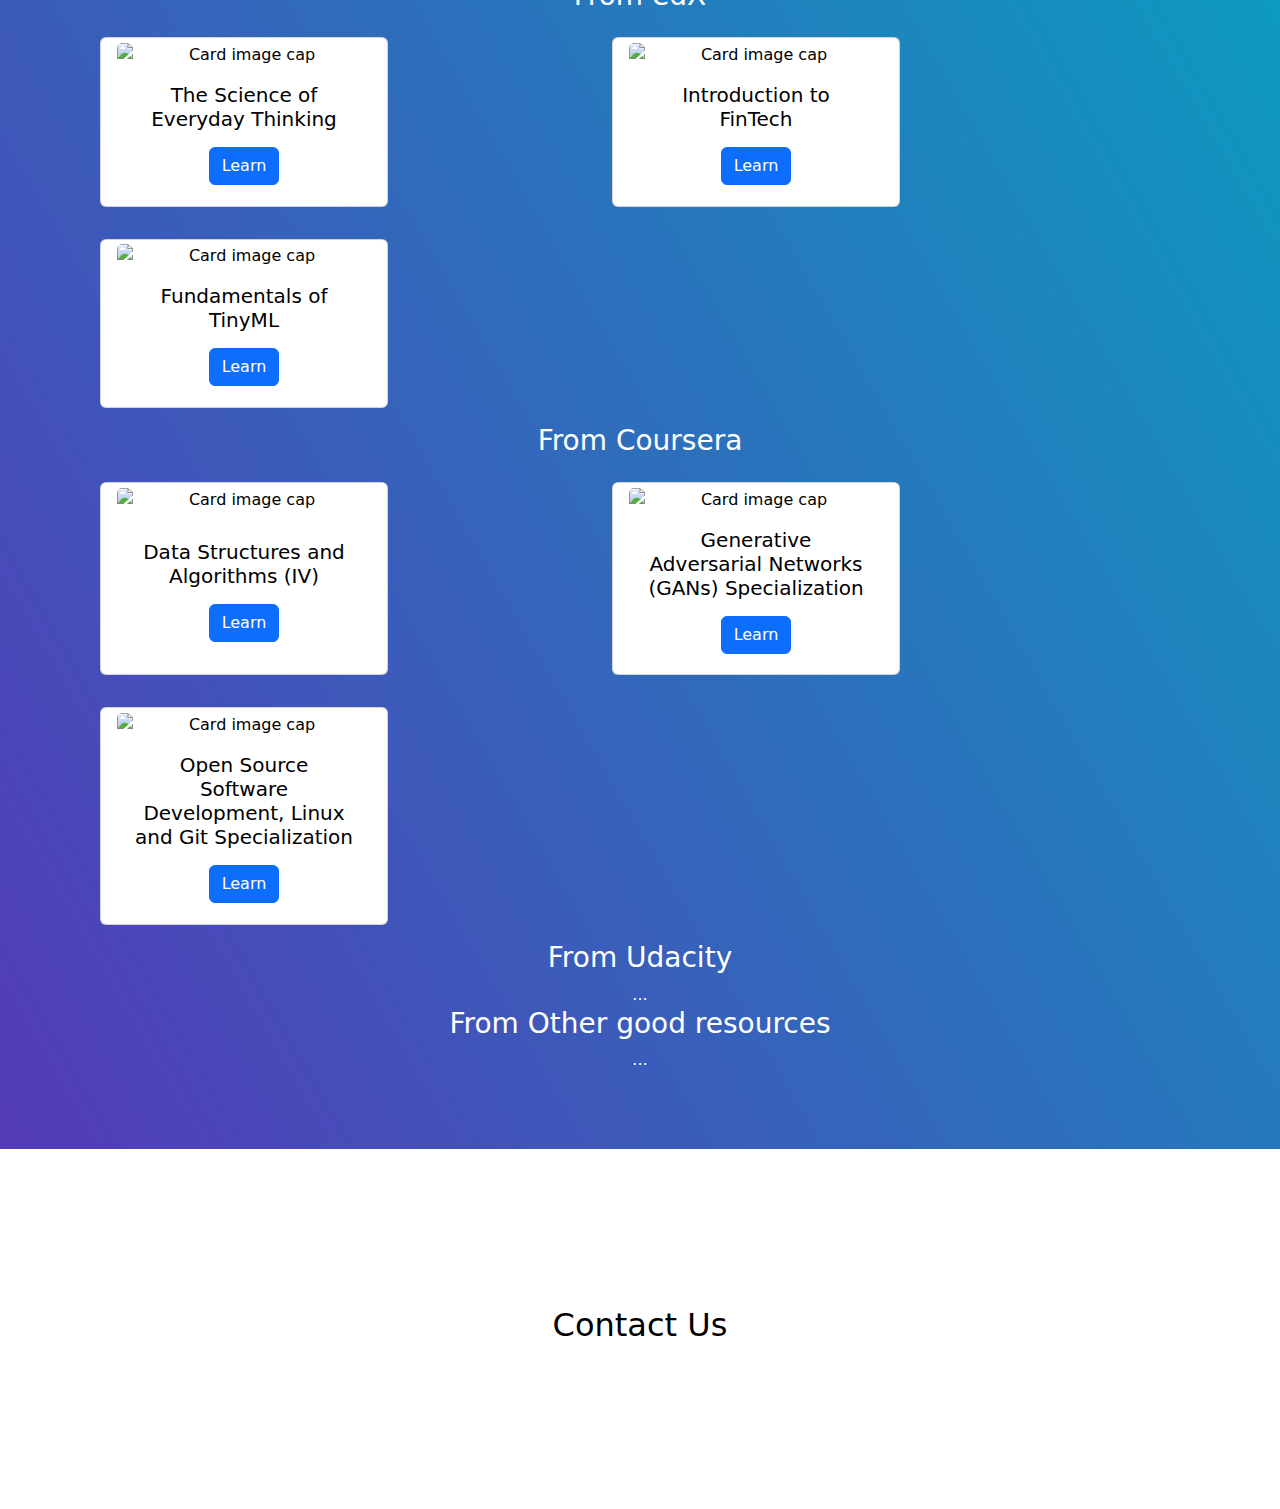
==== commit 8baf5e63: "Merge pull request #11 from mdinesh124/preloader" ====
--- a/index.html
+++ b/index.html
@@ -7,10 +7,16 @@
     <title>Seashore Grasp</title>
     <link rel="stylesheet" href="https://cdn.jsdelivr.net/npm/bootstrap@5.0.1/dist/css/bootstrap.min.css">
     <link rel="stylesheet" href="style.css" />
-     <!-- scroll -->
-    <script src="https://cdn.jsdelivr.net/gh/cferdinandi/smooth-scroll@15.0/dist/smooth-scroll.polyfills.min.js"></script>
+
   </head>
   <body>
+    <div class="loader-container">
+      <div class="atom">
+          <div class="electron"></div>
+          <div class="electron-alpha"></div>
+          <div class="electron-omega"></div>
+      </div>
+  </div>
     <!-- navbar starts-->
     <!-- <header> -->
       <nav class="navbar navbar-expand-lg navbar-light bg-light">
@@ -27,11 +33,6 @@
               <li class="nav-item">
                 <a class="nav-link" href="./learn.html">Learn</a>
               </li>
-
-               <li class="nav-item">
-                <a class="nav-link" data-scroll href="#scroller">Courses</a>
-              </li>
-
               <li class="nav-item">
                 <a class="nav-link" href="./profile.html">Profile</a>
               </li>
@@ -73,7 +74,7 @@
               fill="#fff"
               d="M250.4,0.8C112.7,0.8,1,112.4,1,250.2c0,137.7,111.7,249.4,249.4,249.4c137.7,0,249.4-111.7,249.4-249.4
     C499.8,112.4,388.1,0.8,250.4,0.8z M383.8,326.3c-62,0-101.4-14.1-117.6-46.3c-17.1-34.1-2.3-75.4,13.2-104.1
-    c-22.4,3-38.4,9.2-47.8,18.3c-11.2,10.9-13.6,26.7-16.3,45c-3.1,20.8-6.6,44.4-25.3,62.4c-19.8,19.1-51.6,26.9-100.2,24.6l1.8-39.7    c35.9,1.6,59.7-2.9,70.8-13.6c8.9-8.6,11.1-22.9,13.5-39.6c6.3-42,14.8-99.4,141.4-99.4h41L333,166c-12.6,16-45.4,68.2-31.2,96.2  c9.2,18.3,41.5,25.6,91.2,24.2l1.1,39.8C390.5,326.2,387.1,326.3,383.8,326.3z"
+    c-22.4,3-38.4,9.2-47.8,18.3c-11.2,10.9-13.6,26.7-16.3,45c-3.1,20.8-6.6,44.4-25.3,62.4c-19.8,19.1-51.6,26.9-100.2,24.6l1.8-39.7		c35.9,1.6,59.7-2.9,70.8-13.6c8.9-8.6,11.1-22.9,13.5-39.6c6.3-42,14.8-99.4,141.4-99.4h41L333,166c-12.6,16-45.4,68.2-31.2,96.2	c9.2,18.3,41.5,25.6,91.2,24.2l1.1,39.8C390.5,326.2,387.1,326.3,383.8,326.3z"
             />
           </g>
         </svg>
@@ -133,7 +134,7 @@
     <!-- learning section -->
     <div class="header1">
         <div class="inner-header1">
-          <h1 id="scroller">Free and Best Courses</h1>
+          <h1>Free and Best Courses</h1>
             <h3>From Youtube</h3>
             <div class="row">
               <div class="card" style="width: 18rem;">
@@ -239,7 +240,23 @@
           <h2><a href="contact.html">Contact Us</a></h2>
         </div>
       </div>
-
+      <script>
+        let loader = document.querySelector(".loader-container");
+    
+    window.addEventListener("load", vanish);
+    
+    function vanish() {
+      loader.classList.add("disappear");
+    }
+    $(function () {
+      $("a.nav-link").each(function () {
+        if ($(this).prop("href") == window.location.href) {
+          $(this).addClass("current-link");
+        }
+      });
+    });
+        </script>
       <script src="https://cdn.jsdelivr.net/npm/bootstrap@5.1.0/dist/js/bootstrap.bundle.min.js" integrity="sha384-U1DAWAznBHeqEIlVSCgzq+c9gqGAJn5c/t99JyeKa9xxaYpSvHU5awsuZVVFIhvj" crossorigin="anonymous"></script>
+
   </body>
-</html>+</html>
--- a/style.css
+++ b/style.css
@@ -5,6 +5,237 @@
 body{
   overflow-x: hidden;
 }
+/* preloader */
+:root {
+  --atom-size: 400px;
+  /* --atom-color-hex: #0d00ff; */
+  --atom-color-hex: #0d00ff;
+  --atom-color-rgb: 217,217,217;
+  --nucleus-size: calc(var(--atom-size) / 5);
+  --electron-color-hex: #36C5F0;
+  --electron-size : calc(var(--atom-size) / 25);
+  --electron-orbit-size : calc(var(--atom-size) / 2.5);
+  --electron-speed : 1.2s;
+  --electron-speed-alpha : 1s;
+  --electron-speed-omega : .8s;
+}
+
+.loader-container {
+position: fixed;
+top: 0;
+left: 0;
+background-color:#1F82BD /*#202124*/;
+height: 100%;
+width: 100%;
+display: flex;
+justify-content: center;
+align-items: center;
+z-index: 999999;
+color: white;
+}
+
+/* Atom */
+.atom {
+position: relative;
+justify-content: center;
+align-items: center;
+width: var(--atom-size);
+height: var(--atom-size);
+animation: 8s atom infinite cubic-bezier(1, .25, 0, .75);
+}
+@keyframes atom{
+0% {    
+  transform: rotate(0deg) scale(1); 
+}
+12.5% { 
+  transform: rotate(-45deg) scale(.9); 
+}
+25% {   
+  transform: rotate(-90deg) scale(1); 
+}
+37.5% { 
+  transform: rotate(-135deg) scale(.9); 
+}
+50% {   
+  transform: rotate(-180deg) scale(1); 
+}
+62.5% { 
+  transform: rotate(-225deg) scale(.9); 
+}
+75% {   
+  transform: rotate(-270deg) scale(1); 
+}
+87.5% { 
+  transform: rotate(-315deg) scale(.9); 
+}
+100% {  
+  transform: rotate(-360deg) scale(1); 
+}
+}
+
+/* Nucleus */
+.atom::before {
+  content: '';
+  display: block;
+  position: absolute;
+  top: 50%;
+  left: 50%;
+  width: var(--nucleus-size);
+  height: var(--nucleus-size);
+  margin-top: calc(var(--nucleus-size) / -2);
+  margin-left: calc(var(--nucleus-size) / -2);
+  background: var(--electron-color-hex); /* var(--atom-color-hex); */
+  border-radius: 100%;
+  box-shadow: 0 0 3px 0 var(--atom-color-hex);
+  animation: 3s nucleus infinite cubic-bezier(.65, 0, .35, 1);
+}
+@keyframes nucleus {
+  0% { transform: scale(1); }
+  25% { transform: scale(.9); }
+  50% { transform: scale(1); }
+  75% { transform: scale(.85); }
+  100% { transform: scale(1); }
+}
+
+/* Electron Orbit */
+.atom > [class^="electron"] {
+  border-top: solid rgba(var(--atom-color-rgb), .5) 1px;
+  border-right: solid rgba(var(--atom-color-rgb), .35) 2px;
+  border-bottom: solid rgba(var(--atom-color-rgb), .2) 4px;
+  border-left: solid rgba(var(--atom-color-rgb), 0) 2px;
+  border-radius: 100%;
+  width: 100%;
+  height: var(--electron-orbit-size);
+  position: absolute;
+  top: 50%;
+  margin-top: calc(var(--electron-orbit-size) / -2);
+  animation: var(--electron-speed) electron-orbit infinite linear;
+}
+.atom > .electron-alpha {
+  transform: rotate(60deg);
+  animation: var(--electron-speed-alpha) electron-orbit infinite linear;
+}
+.atom > .electron-omega {
+  transform: rotate(-60deg);
+  animation: var(--electron-speed-omega) electron-orbit infinite linear;
+}
+@keyframes electron-orbit {
+  0% {
+      border-top: solid rgba(var(--atom-color-rgb), 1) 5px;
+      border-right: solid rgba(var(--atom-color-rgb), 1) 7px;
+      border-bottom: solid rgba(var(--atom-color-rgb), .2) 10px;
+      border-left: solid rgba(var(--atom-color-rgb), 0) 10px;
+  }
+  25% {
+      border-top: solid rgba(var(--atom-color-rgb), .35) 5px;
+      border-right: solid rgba(var(--atom-color-rgb), .2) 7px;
+      border-bottom: solid rgba(var(--atom-color-rgb), 0) 10px;
+      border-left: solid rgba(var(--atom-color-rgb), .5) 10px;
+  }
+  50% {
+      border-top: solid rgba(var(--atom-color-rgb), .2) 5px;
+      border-right: solid rgba(var(--atom-color-rgb), 0) 7px;
+      border-bottom: solid rgba(var(--atom-color-rgb), .5) 10px;
+      border-left: solid rgba(var(--atom-color-rgb), .35) 10px;
+  }
+  75% {
+      border-top: solid rgba(var(--atom-color-rgb), 0) 5px;
+      border-right: solid rgba(var(--atom-color-rgb), .5) 7px;
+      border-bottom: solid rgba(var(--atom-color-rgb), .35) 10px;
+      border-left: solid rgba(var(--atom-color-rgb), .2) 10px;
+  }
+  100% {
+      border-top: solid rgba(var(--atom-color-rgb), 1) 5px;
+      border-right: solid rgba(var(--atom-color-rgb), 1) 7px;
+      border-bottom: solid rgba(var(--atom-color-rgb), 1) 10px;
+      border-left: solid rgba(var(--atom-color-rgb), 1) 10px;
+  }
+}
+
+/* Electron Unit */
+.atom [class^="electron"]::after {
+  content: '';
+  display: block;
+  width: var(--electron-size);
+  height: var(--electron-size);
+  /* background: #E01E5A; */
+  border-radius: 50%;
+  margin-top: calc(var(--electron-size) / -2);
+  position: absolute;
+  top: 50%;
+  left: calc(var(--electron-size) / -1);
+  transform: scale(1);
+  animation: calc(var(--electron-speed) * 2) electron infinite ease-in-out;
+}
+
+.atom .electron::after { background: #ECB22E;}
+.atom .electron-alpha::after { 
+  animation: calc(var(--electron-speed-alpha) * 2) electron infinite ease-in-out; 
+  background: #E01E5A;
+}
+.atom .electron-omega::after { 
+  animation: calc(var(--electron-speed-omega) * 2) electron infinite ease-in-out; 
+  background: #202124;
+}
+@keyframes electron {
+  0% {
+      left: calc(var(--electron-size) / -1);
+      transform: scale(1);
+  }
+  12.5% {
+      top: 100%;
+      transform: scale(1.5);
+  }
+  25% {
+      left: 100%;
+      transform: scale(1);
+  }
+  37.5% {
+      top: 0%;
+      transform: scale(.25);
+  }
+  50% {
+      left: calc(var(--electron-size) / -1);
+      transform: scale(1);
+  }
+  62.5% {
+      top: 100%;
+      transform: scale(1.5);
+  }
+  75% {
+      left: 100%;
+      transform: scale(1);
+  }
+  87.5% {
+      top: 0%;
+      transform: scale(.25);
+  }
+  100% {
+      left: calc(var(--electron-size) / -1);
+      transform: scale(1);
+  }
+}
+
+@keyframes fadeInAnimation {
+0% {
+  opacity: 0;
+}
+100% {
+  opacity: 1;
+}
+}
+
+.disappear {
+animation: vanish 1s forwards;
+}
+
+@keyframes vanish {
+100% {
+  opacity: 1;
+  visibility: hidden;
+}
+}
+
 .navbar {
   margin-left: 20px;
 }
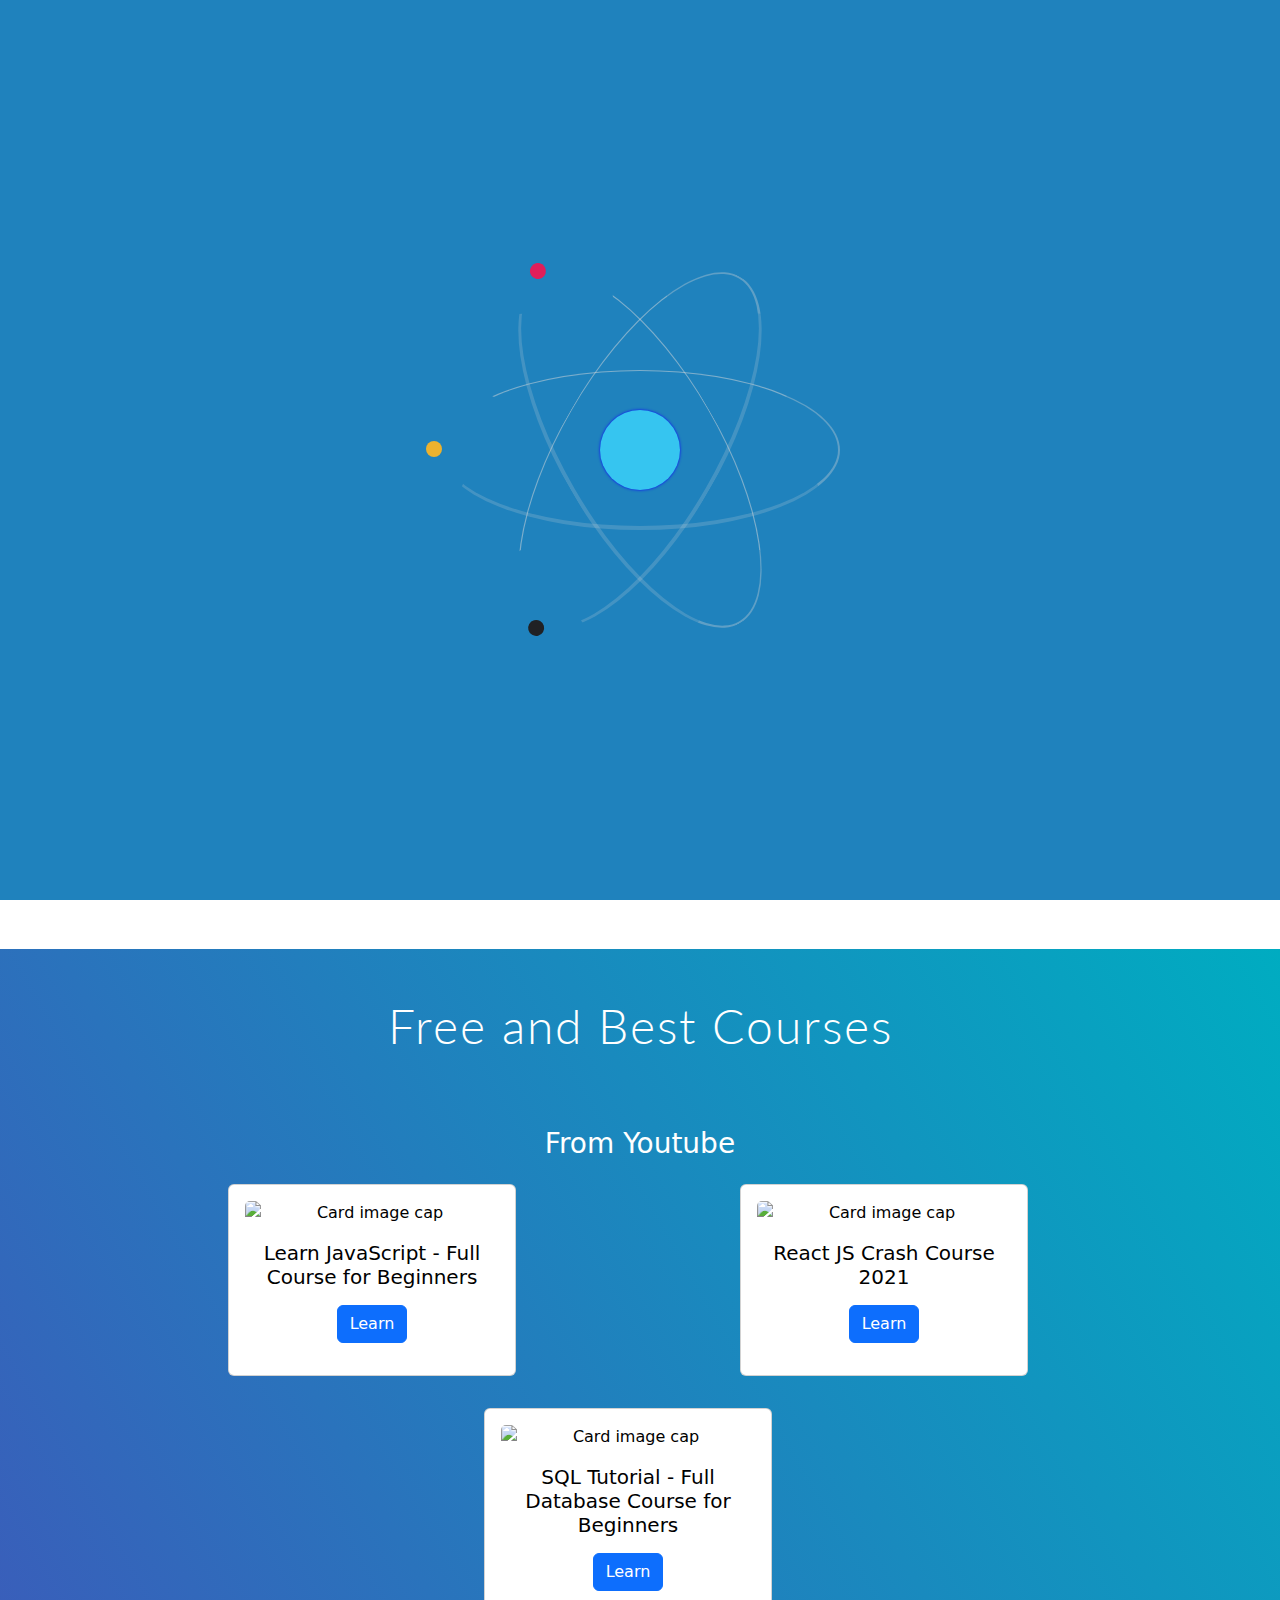
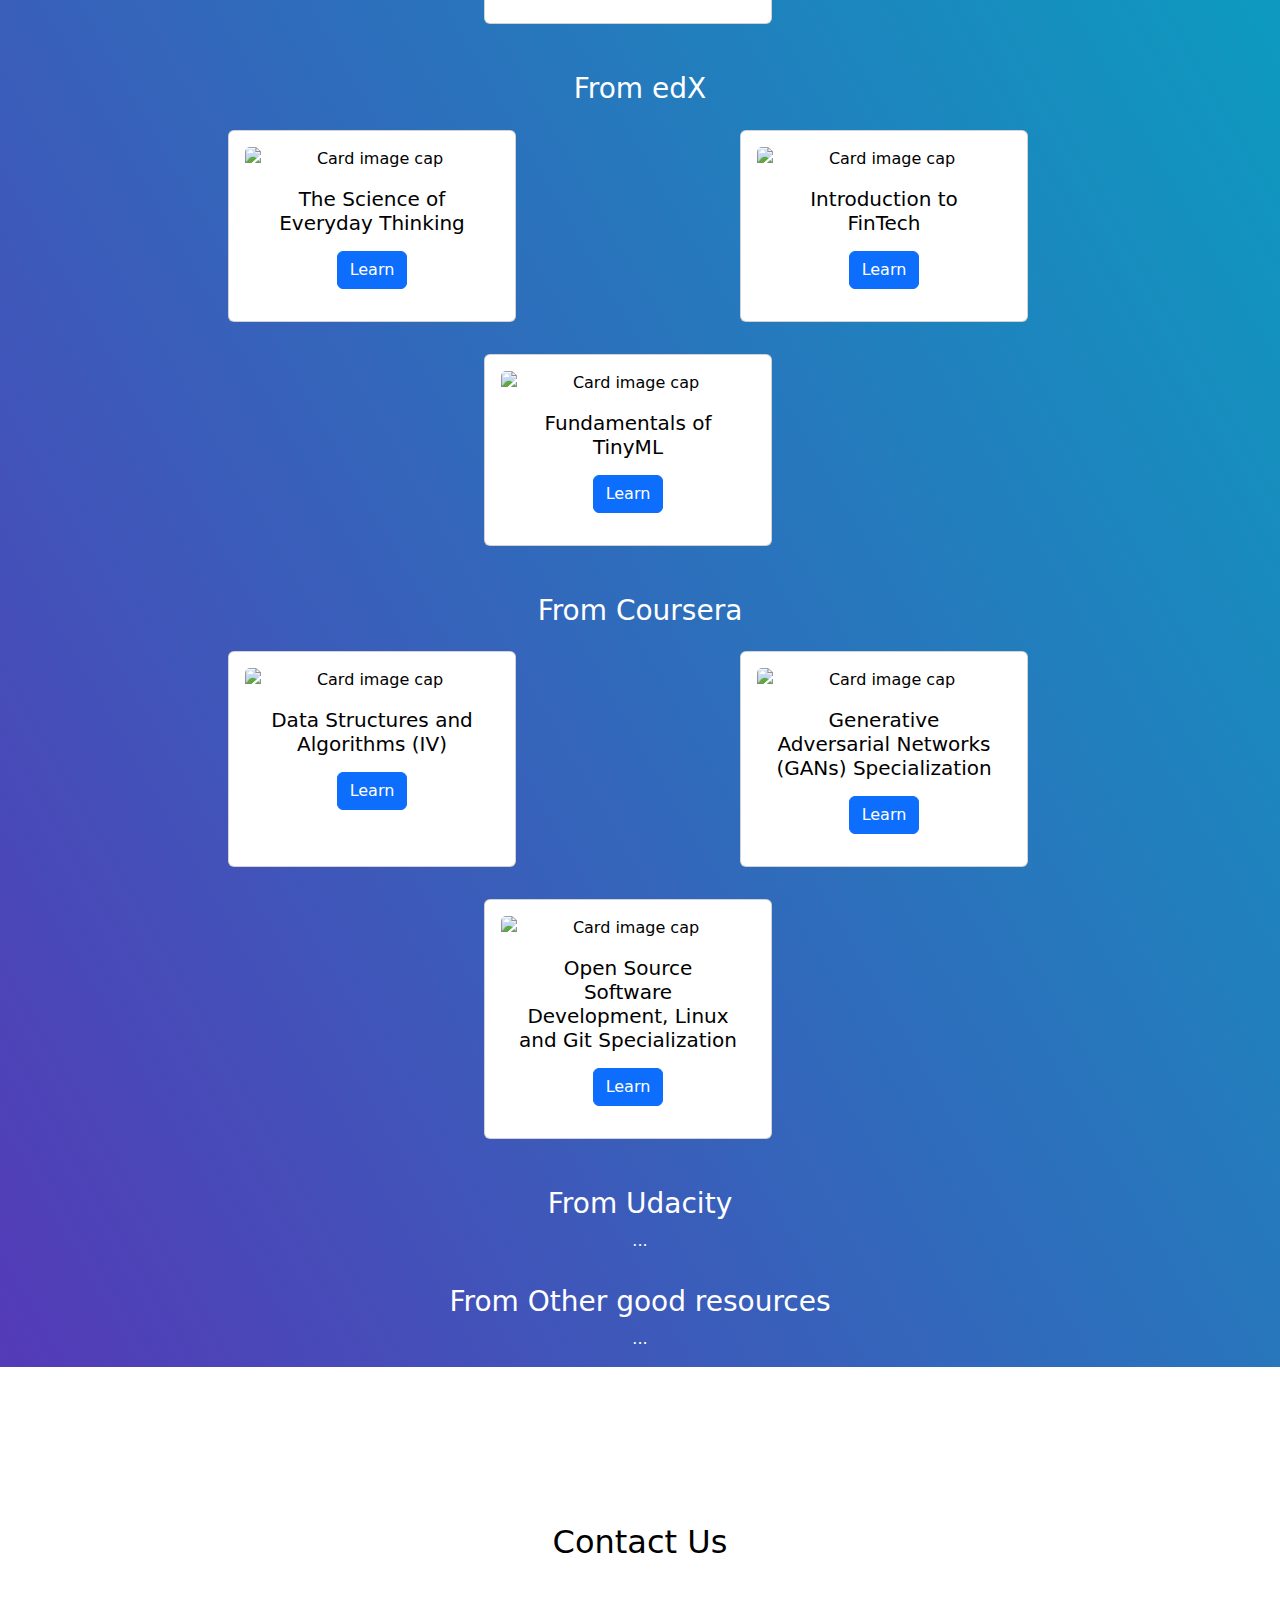
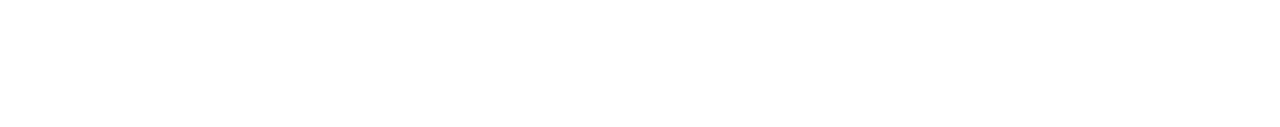
==== commit b24b4ead: "restructure code -> courses section and add transition to cards" ====
--- a/index.html
+++ b/index.html
@@ -5,46 +5,64 @@
     <meta http-equiv="X-UA-Compatible" content="IE=edge" />
     <meta name="viewport" content="width=device-width, initial-scale=1.0" />
     <title>Seashore Grasp</title>
-    <link rel="stylesheet" href="https://cdn.jsdelivr.net/npm/bootstrap@5.0.1/dist/css/bootstrap.min.css">
+    <link
+      rel="stylesheet"
+      href="https://cdn.jsdelivr.net/npm/bootstrap@5.0.1/dist/css/bootstrap.min.css"
+    />
     <link rel="stylesheet" href="style.css" />
-
   </head>
   <body>
     <div class="loader-container">
       <div class="atom">
-          <div class="electron"></div>
-          <div class="electron-alpha"></div>
-          <div class="electron-omega"></div>
-      </div>
-  </div>
+        <div class="electron"></div>
+        <div class="electron-alpha"></div>
+        <div class="electron-omega"></div>
+      </div>
+    </div>
     <!-- navbar starts-->
     <!-- <header> -->
-      <nav class="navbar navbar-expand-lg navbar-light bg-light">
-        <div class="container-fluid">
-          <a class="navbar-brand" href="#">Seashore Grasp</a>
-          <button class="navbar-toggler" type="button" data-bs-toggle="collapse" data-bs-target="#navbarSupportedContent" aria-controls="navbarSupportedContent" aria-expanded="false" aria-label="Toggle navigation">
-            <span class="navbar-toggler-icon"></span>
-          </button>
-          <div class="collapse navbar-collapse" id="navbarSupportedContent">
-            <ul class="navbar-nav me-auto mb-2 mb-lg-0">
-              <li class="nav-item">
-                <a class="nav-link" aria-current="page" href="./index.html">Home</a>
-              </li>
-              <li class="nav-item">
-                <a class="nav-link" href="./learn.html">Learn</a>
-              </li>
-              <li class="nav-item">
-                <a class="nav-link" href="./profile.html">Profile</a>
-              </li>
-         
-            </ul>
-            <form class="d-flex">
-              <input class="form-control me-2" type="search" placeholder="Search" aria-label="Search">
-              <button class="btn btn-outline-primary" type="submit">Search</button>
-            </form>
-          </div>
-        </div>
-      </nav>
+    <nav class="navbar navbar-expand-lg navbar-light bg-light">
+      <div class="container-fluid">
+        <a class="navbar-brand" href="#">Seashore Grasp</a>
+        <button
+          class="navbar-toggler"
+          type="button"
+          data-bs-toggle="collapse"
+          data-bs-target="#navbarSupportedContent"
+          aria-controls="navbarSupportedContent"
+          aria-expanded="false"
+          aria-label="Toggle navigation"
+        >
+          <span class="navbar-toggler-icon"></span>
+        </button>
+        <div class="collapse navbar-collapse" id="navbarSupportedContent">
+          <ul class="navbar-nav me-auto mb-2 mb-lg-0">
+            <li class="nav-item">
+              <a class="nav-link" aria-current="page" href="./index.html"
+                >Home</a
+              >
+            </li>
+            <li class="nav-item">
+              <a class="nav-link" href="./learn.html">Learn</a>
+            </li>
+            <li class="nav-item">
+              <a class="nav-link" href="./profile.html">Profile</a>
+            </li>
+          </ul>
+          <form class="d-flex">
+            <input
+              class="form-control me-2"
+              type="search"
+              placeholder="Search"
+              aria-label="Search"
+            />
+            <button class="btn btn-outline-primary" type="submit">
+              Search
+            </button>
+          </form>
+        </div>
+      </div>
+    </nav>
     <!-- </header> -->
     <!-- navbar ends -->
 
@@ -130,133 +148,223 @@
     </div>
     <!--Content ends-->
 
-
     <!-- learning section -->
     <div class="header1">
-        <div class="inner-header1">
-          <h1>Free and Best Courses</h1>
-            <h3>From Youtube</h3>
-            <div class="row">
-              <div class="card" style="width: 18rem;">
-                <img class="card-img-top" src="https://i.ytimg.com/vi/jS4aFq5-91M/maxresdefault.jpg" alt="Card image cap">
-                <div class="card-body">
-                  <h5 class="card-title">Learn JavaScript - Full Course for Beginners</h5>
-                  <p class="card-text"></p>
-                  <a href="https://youtu.be/PkZNo7MFNFg" class="btn btn-primary" target="_blank">Learn</a>
-                </div>
-              </div>
-              <div class="card" style="width: 18rem;">
-                <img class="card-img-top" src="https://i.ytimg.com/vi/w7ejDZ8SWv8/hq720.jpg?sqp=-oaymwEcCNAFEJQDSFXyq4qpAw4IARUAAIhCGAFwAcABBg==&rs=AOn4CLDLtqhjnv15Y388joYu5qQ3VjlhZw" alt="Card image cap">
-                <div class="card-body">
-                  <h5 class="card-title">React JS Crash Course 2021</h5>
-                  <p class="card-text"></p>
-                  <a href="https://youtu.be/w7ejDZ8SWv8" class="btn btn-primary" target="_blank">Learn</a>
-                </div>
-              </div>
-              <div class="card" style="width: 18rem;">
-                <img class="card-img-top" src="https://i.ytimg.com/vi/HXV3zeQKqGY/hq720.jpg?sqp=-oaymwEcCNAFEJQDSFXyq4qpAw4IARUAAIhCGAFwAcABBg==&rs=AOn4CLAxA3x89d1OpZ00kVzPr1NysYSPoA" alt="Card image cap">
-                <div class="card-body">
-                  <h5 class="card-title">
-                    SQL Tutorial - Full Database Course for Beginners
-                    </h5>
-                  <p class="card-text"></p>
-                  <a href="https://youtu.be/HXV3zeQKqGY" class="btn btn-primary" target="_blank">Learn</a>
-                </div>
-              </div>
-            </div>
-            <h3>From edX</h3>
-            <div class="row">
-              <div class="card" style="width: 18rem;">
-                <img class="card-img-top" src="https://prod-discovery.edx-cdn.org/media/course/image/01bf8f79-a1fc-4481-8a37-d313a781298b-e519ef0cb616.small.jpg" alt="Card image cap">
-                <div class="card-body">
-                  <h5 class="card-title">The Science of Everyday Thinking
-                    </h5>
-                  <p class="card-text"></p>
-                  <a href="https://www.edx.org/course/the-science-of-everyday-thinking" class="btn btn-primary" target="_blank">Learn</a>
-                </div>
-              </div>
-              <div class="card" style="width: 18rem;">
-                <img class="card-img-top" src="https://prod-discovery.edx-cdn.org/media/course/image/15923a19-7f31-4767-a7a0-73da8886f7b8-be5909a46055.small.jpg" alt="Card image cap">
-                <div class="card-body">
-                  <h5 class="card-title">Introduction to FinTech</h5>
-                  <p class="card-text"></p>
-                  <a href="https://www.edx.org/course/introduction-to-fintech" class="btn btn-primary" target="_blank">Learn</a>
-                </div>
-              </div>
-              <div class="card" style="width: 18rem;">
-                <img class="card-img-top" src="https://prod-discovery.edx-cdn.org/media/course/image/b66c15da-04d4-46f6-a4ea-69109bf159ee-de00f7d8d932.small.jpeg" alt="Card image cap">
-                <div class="card-body">
-                  <h5 class="card-title">
-                    Fundamentals of TinyML
-                    </h5>
-                  <p class="card-text"></p>
-                  <a href="https://www.edx.org/course/fundamentals-of-tinyml" class="btn btn-primary" target="_blank">Learn</a>
-                </div>
-              </div>
-            </div>
-            <h3>From Coursera</h3>
-            <div class="row">
-              <div class="card" style="width: 18rem;">
-                <img class="card-img-top" src="https://d3njjcbhbojbot.cloudfront.net/api/utilities/v1/imageproxy/http://coursera-university-assets.s3.amazonaws.com/89/029da0cd8311e88e0c2d0663445550/Tsinghua-logo.png?auto=format%2Ccompress&dpr=1&h=300&w=300" alt="Card image cap">
-                <div class="card-body">
-                  <h5 class="card-title">Data Structures and Algorithms (IV)
-                    </h5>
-                  <p class="card-text"></p>
-                  <a href="https://www.coursera.org/learn/data-structures-algorithms-4" class="btn btn-primary" target="_blank">Learn</a>
-                </div>
-              </div>
-              <div class="card" style="width: 18rem;">
-                <img class="card-img-top" src="https://aikademi.com/wp-content/uploads/2018/01/deeplearning.png" alt="Card image cap">
-                <div class="card-body">
-                  <h5 class="card-title">
-                    Generative Adversarial Networks (GANs) Specialization
-                    </h5>
-                  <p class="card-text"></p>
-                  <a href="https://www.coursera.org/specializations/generative-adversarial-networks-gans" class="btn btn-primary" target="_blank">Learn</a>
-                </div>
-              </div>
-              <div class="card" style="width: 18rem;">
-                <img class="card-img-top" src="https://d3njjcbhbojbot.cloudfront.net/api/utilities/v1/imageproxy/http://coursera-university-assets.s3.amazonaws.com/26/0f3680c5af11e8a01533ad3fa8755b/Linux-Foundation.png?auto=format%2Ccompress&dpr=1&h=500&w=500" alt="Card image cap">
-                <div class="card-body">
-                  <h5 class="card-title">
-                    Open Source Software Development, Linux and Git Specialization
-                    </h5>
-                  <p class="card-text"></p>
-                  <a href="https://www.coursera.org/specializations/oss-development-linux-git" class="btn btn-primary" target="_blank">Learn</a>
-                </div>
-              </div>
-            </div>
-            <h3>From Udacity</h3>
-            ...
-            <h3>From Other good resources</h3>
-            ... 
-        </div>
+      <div class="courses">
+        <h1>Free and Best Courses</h1>
+        <div class="course-section">
+          <h3>From Youtube</h3>
+          <div class="row">
+            <div class="card" style="width: 18rem">
+              <img
+                class="card-img-top"
+                src="https://i.ytimg.com/vi/jS4aFq5-91M/maxresdefault.jpg"
+                alt="Card image cap"
+              />
+              <div class="card-body">
+                <h5 class="card-title">
+                  Learn JavaScript - Full Course for Beginners
+                </h5>
+                <p class="card-text"></p>
+                <a
+                  href="https://youtu.be/PkZNo7MFNFg"
+                  class="btn btn-primary"
+                  target="_blank"
+                  >Learn</a
+                >
+              </div>
+            </div>
+            <div class="card" style="width: 18rem">
+              <img
+                class="card-img-top"
+                src="https://i.ytimg.com/vi/w7ejDZ8SWv8/hq720.jpg?sqp=-oaymwEcCNAFEJQDSFXyq4qpAw4IARUAAIhCGAFwAcABBg==&rs=AOn4CLDLtqhjnv15Y388joYu5qQ3VjlhZw"
+                alt="Card image cap"
+              />
+              <div class="card-body">
+                <h5 class="card-title">React JS Crash Course 2021</h5>
+                <p class="card-text"></p>
+                <a
+                  href="https://youtu.be/w7ejDZ8SWv8"
+                  class="btn btn-primary"
+                  target="_blank"
+                  >Learn</a
+                >
+              </div>
+            </div>
+            <div class="card" style="width: 18rem">
+              <img
+                class="card-img-top"
+                src="https://i.ytimg.com/vi/HXV3zeQKqGY/hq720.jpg?sqp=-oaymwEcCNAFEJQDSFXyq4qpAw4IARUAAIhCGAFwAcABBg==&rs=AOn4CLAxA3x89d1OpZ00kVzPr1NysYSPoA"
+                alt="Card image cap"
+              />
+              <div class="card-body">
+                <h5 class="card-title">
+                  SQL Tutorial - Full Database Course for Beginners
+                </h5>
+                <p class="card-text"></p>
+                <a
+                  href="https://youtu.be/HXV3zeQKqGY"
+                  class="btn btn-primary"
+                  target="_blank"
+                  >Learn</a
+                >
+              </div>
+            </div>
+          </div>
+        </div>
+        <div class="course-section">
+          <h3>From edX</h3>
+          <div class="row">
+            <div class="card" style="width: 18rem">
+              <img
+                class="card-img-top"
+                src="https://prod-discovery.edx-cdn.org/media/course/image/01bf8f79-a1fc-4481-8a37-d313a781298b-e519ef0cb616.small.jpg"
+                alt="Card image cap"
+              />
+              <div class="card-body">
+                <h5 class="card-title">The Science of Everyday Thinking</h5>
+                <p class="card-text"></p>
+                <a
+                  href="https://www.edx.org/course/the-science-of-everyday-thinking"
+                  class="btn btn-primary"
+                  target="_blank"
+                  >Learn</a
+                >
+              </div>
+            </div>
+            <div class="card" style="width: 18rem">
+              <img
+                class="card-img-top"
+                src="https://prod-discovery.edx-cdn.org/media/course/image/15923a19-7f31-4767-a7a0-73da8886f7b8-be5909a46055.small.jpg"
+                alt="Card image cap"
+              />
+              <div class="card-body">
+                <h5 class="card-title">Introduction to FinTech</h5>
+                <p class="card-text"></p>
+                <a
+                  href="https://www.edx.org/course/introduction-to-fintech"
+                  class="btn btn-primary"
+                  target="_blank"
+                  >Learn</a
+                >
+              </div>
+            </div>
+            <div class="card" style="width: 18rem">
+              <img
+                class="card-img-top"
+                src="https://prod-discovery.edx-cdn.org/media/course/image/b66c15da-04d4-46f6-a4ea-69109bf159ee-de00f7d8d932.small.jpeg"
+                alt="Card image cap"
+              />
+              <div class="card-body">
+                <h5 class="card-title">Fundamentals of TinyML</h5>
+                <p class="card-text"></p>
+                <a
+                  href="https://www.edx.org/course/fundamentals-of-tinyml"
+                  class="btn btn-primary"
+                  target="_blank"
+                  >Learn</a
+                >
+              </div>
+            </div>
+          </div>
+        </div>
+        <div class="course-section">
+          <h3>From Coursera</h3>
+          <div class="row">
+            <div class="card" style="width: 18rem">
+              <img
+                class="card-img-top"
+                src="https://d3njjcbhbojbot.cloudfront.net/api/utilities/v1/imageproxy/http://coursera-university-assets.s3.amazonaws.com/89/029da0cd8311e88e0c2d0663445550/Tsinghua-logo.png?auto=format%2Ccompress&dpr=1&h=300&w=300"
+                alt="Card image cap"
+              />
+              <div class="card-body">
+                <h5 class="card-title">Data Structures and Algorithms (IV)</h5>
+                <p class="card-text"></p>
+                <a
+                  href="https://www.coursera.org/learn/data-structures-algorithms-4"
+                  class="btn btn-primary"
+                  target="_blank"
+                  >Learn</a
+                >
+              </div>
+            </div>
+            <div class="card" style="width: 18rem">
+              <img
+                class="card-img-top"
+                src="https://aikademi.com/wp-content/uploads/2018/01/deeplearning.png"
+                alt="Card image cap"
+              />
+              <div class="card-body">
+                <h5 class="card-title">
+                  Generative Adversarial Networks (GANs) Specialization
+                </h5>
+                <p class="card-text"></p>
+                <a
+                  href="https://www.coursera.org/specializations/generative-adversarial-networks-gans"
+                  class="btn btn-primary"
+                  target="_blank"
+                  >Learn</a
+                >
+              </div>
+            </div>
+            <div class="card" style="width: 18rem">
+              <img
+                class="card-img-top"
+                src="https://d3njjcbhbojbot.cloudfront.net/api/utilities/v1/imageproxy/http://coursera-university-assets.s3.amazonaws.com/26/0f3680c5af11e8a01533ad3fa8755b/Linux-Foundation.png?auto=format%2Ccompress&dpr=1&h=500&w=500"
+                alt="Card image cap"
+              />
+              <div class="card-body">
+                <h5 class="card-title">
+                  Open Source Software Development, Linux and Git Specialization
+                </h5>
+                <p class="card-text"></p>
+                <a
+                  href="https://www.coursera.org/specializations/oss-development-linux-git"
+                  class="btn btn-primary"
+                  target="_blank"
+                  >Learn</a
+                >
+              </div>
+            </div>
+          </div>
+        </div>
+        <div class="course-section">
+          <h3>From Udacity</h3>
+          ...
+        </div>
+        <div class="course-section">
+          <h3>From Other good resources</h3>
+          ...
+        </div>
+      </div>
     </div>
     <!-- learning section -->
 
-
     <div class="contactus">
-        <div class="inner-header2 flex">
-          <h2><a href="contact.html">Contact Us</a></h2>
-        </div>
-      </div>
-      <script>
-        let loader = document.querySelector(".loader-container");
-    
-    window.addEventListener("load", vanish);
-    
-    function vanish() {
-      loader.classList.add("disappear");
-    }
-    $(function () {
-      $("a.nav-link").each(function () {
-        if ($(this).prop("href") == window.location.href) {
-          $(this).addClass("current-link");
-        }
+      <div class="inner-header2 flex">
+        <h2><a href="contact.html">Contact Us</a></h2>
+      </div>
+    </div>
+    <script>
+      let loader = document.querySelector(".loader-container");
+
+      window.addEventListener("load", vanish);
+
+      function vanish() {
+        loader.classList.add("disappear");
+      }
+      $(function () {
+        $("a.nav-link").each(function () {
+          if ($(this).prop("href") == window.location.href) {
+            $(this).addClass("current-link");
+          }
+        });
       });
-    });
-        </script>
-      <script src="https://cdn.jsdelivr.net/npm/bootstrap@5.1.0/dist/js/bootstrap.bundle.min.js" integrity="sha384-U1DAWAznBHeqEIlVSCgzq+c9gqGAJn5c/t99JyeKa9xxaYpSvHU5awsuZVVFIhvj" crossorigin="anonymous"></script>
-
+    </script>
+    <script
+      src="https://cdn.jsdelivr.net/npm/bootstrap@5.1.0/dist/js/bootstrap.bundle.min.js"
+      integrity="sha384-U1DAWAznBHeqEIlVSCgzq+c9gqGAJn5c/t99JyeKa9xxaYpSvHU5awsuZVVFIhvj"
+      crossorigin="anonymous"
+    ></script>
   </body>
 </html>
--- a/style.css
+++ b/style.css
@@ -1,8 +1,8 @@
 /* Home Page Style */
 
-@import url('https://fonts.googleapis.com/css?family=Lato:300:400');
-
-body{
+@import url("https://fonts.googleapis.com/css?family=Lato:300:400");
+
+body {
   overflow-x: hidden;
 }
 /* preloader */
@@ -10,72 +10,72 @@
   --atom-size: 400px;
   /* --atom-color-hex: #0d00ff; */
   --atom-color-hex: #0d00ff;
-  --atom-color-rgb: 217,217,217;
+  --atom-color-rgb: 217, 217, 217;
   --nucleus-size: calc(var(--atom-size) / 5);
-  --electron-color-hex: #36C5F0;
-  --electron-size : calc(var(--atom-size) / 25);
-  --electron-orbit-size : calc(var(--atom-size) / 2.5);
-  --electron-speed : 1.2s;
-  --electron-speed-alpha : 1s;
-  --electron-speed-omega : .8s;
+  --electron-color-hex: #36c5f0;
+  --electron-size: calc(var(--atom-size) / 25);
+  --electron-orbit-size: calc(var(--atom-size) / 2.5);
+  --electron-speed: 1.2s;
+  --electron-speed-alpha: 1s;
+  --electron-speed-omega: 0.8s;
 }
 
 .loader-container {
-position: fixed;
-top: 0;
-left: 0;
-background-color:#1F82BD /*#202124*/;
-height: 100%;
-width: 100%;
-display: flex;
-justify-content: center;
-align-items: center;
-z-index: 999999;
-color: white;
+  position: fixed;
+  top: 0;
+  left: 0;
+  background-color: #1f82bd /*#202124*/;
+  height: 100%;
+  width: 100%;
+  display: flex;
+  justify-content: center;
+  align-items: center;
+  z-index: 999999;
+  color: white;
 }
 
 /* Atom */
 .atom {
-position: relative;
-justify-content: center;
-align-items: center;
-width: var(--atom-size);
-height: var(--atom-size);
-animation: 8s atom infinite cubic-bezier(1, .25, 0, .75);
-}
-@keyframes atom{
-0% {    
-  transform: rotate(0deg) scale(1); 
-}
-12.5% { 
-  transform: rotate(-45deg) scale(.9); 
-}
-25% {   
-  transform: rotate(-90deg) scale(1); 
-}
-37.5% { 
-  transform: rotate(-135deg) scale(.9); 
-}
-50% {   
-  transform: rotate(-180deg) scale(1); 
-}
-62.5% { 
-  transform: rotate(-225deg) scale(.9); 
-}
-75% {   
-  transform: rotate(-270deg) scale(1); 
-}
-87.5% { 
-  transform: rotate(-315deg) scale(.9); 
-}
-100% {  
-  transform: rotate(-360deg) scale(1); 
-}
+  position: relative;
+  justify-content: center;
+  align-items: center;
+  width: var(--atom-size);
+  height: var(--atom-size);
+  animation: 8s atom infinite cubic-bezier(1, 0.25, 0, 0.75);
+}
+@keyframes atom {
+  0% {
+    transform: rotate(0deg) scale(1);
+  }
+  12.5% {
+    transform: rotate(-45deg) scale(0.9);
+  }
+  25% {
+    transform: rotate(-90deg) scale(1);
+  }
+  37.5% {
+    transform: rotate(-135deg) scale(0.9);
+  }
+  50% {
+    transform: rotate(-180deg) scale(1);
+  }
+  62.5% {
+    transform: rotate(-225deg) scale(0.9);
+  }
+  75% {
+    transform: rotate(-270deg) scale(1);
+  }
+  87.5% {
+    transform: rotate(-315deg) scale(0.9);
+  }
+  100% {
+    transform: rotate(-360deg) scale(1);
+  }
 }
 
 /* Nucleus */
 .atom::before {
-  content: '';
+  content: "";
   display: block;
   position: absolute;
   top: 50%;
@@ -87,21 +87,31 @@
   background: var(--electron-color-hex); /* var(--atom-color-hex); */
   border-radius: 100%;
   box-shadow: 0 0 3px 0 var(--atom-color-hex);
-  animation: 3s nucleus infinite cubic-bezier(.65, 0, .35, 1);
+  animation: 3s nucleus infinite cubic-bezier(0.65, 0, 0.35, 1);
 }
 @keyframes nucleus {
-  0% { transform: scale(1); }
-  25% { transform: scale(.9); }
-  50% { transform: scale(1); }
-  75% { transform: scale(.85); }
-  100% { transform: scale(1); }
+  0% {
+    transform: scale(1);
+  }
+  25% {
+    transform: scale(0.9);
+  }
+  50% {
+    transform: scale(1);
+  }
+  75% {
+    transform: scale(0.85);
+  }
+  100% {
+    transform: scale(1);
+  }
 }
 
 /* Electron Orbit */
 .atom > [class^="electron"] {
-  border-top: solid rgba(var(--atom-color-rgb), .5) 1px;
-  border-right: solid rgba(var(--atom-color-rgb), .35) 2px;
-  border-bottom: solid rgba(var(--atom-color-rgb), .2) 4px;
+  border-top: solid rgba(var(--atom-color-rgb), 0.5) 1px;
+  border-right: solid rgba(var(--atom-color-rgb), 0.35) 2px;
+  border-bottom: solid rgba(var(--atom-color-rgb), 0.2) 4px;
   border-left: solid rgba(var(--atom-color-rgb), 0) 2px;
   border-radius: 100%;
   width: 100%;
@@ -121,40 +131,40 @@
 }
 @keyframes electron-orbit {
   0% {
-      border-top: solid rgba(var(--atom-color-rgb), 1) 5px;
-      border-right: solid rgba(var(--atom-color-rgb), 1) 7px;
-      border-bottom: solid rgba(var(--atom-color-rgb), .2) 10px;
-      border-left: solid rgba(var(--atom-color-rgb), 0) 10px;
+    border-top: solid rgba(var(--atom-color-rgb), 1) 5px;
+    border-right: solid rgba(var(--atom-color-rgb), 1) 7px;
+    border-bottom: solid rgba(var(--atom-color-rgb), 0.2) 10px;
+    border-left: solid rgba(var(--atom-color-rgb), 0) 10px;
   }
   25% {
-      border-top: solid rgba(var(--atom-color-rgb), .35) 5px;
-      border-right: solid rgba(var(--atom-color-rgb), .2) 7px;
-      border-bottom: solid rgba(var(--atom-color-rgb), 0) 10px;
-      border-left: solid rgba(var(--atom-color-rgb), .5) 10px;
+    border-top: solid rgba(var(--atom-color-rgb), 0.35) 5px;
+    border-right: solid rgba(var(--atom-color-rgb), 0.2) 7px;
+    border-bottom: solid rgba(var(--atom-color-rgb), 0) 10px;
+    border-left: solid rgba(var(--atom-color-rgb), 0.5) 10px;
   }
   50% {
-      border-top: solid rgba(var(--atom-color-rgb), .2) 5px;
-      border-right: solid rgba(var(--atom-color-rgb), 0) 7px;
-      border-bottom: solid rgba(var(--atom-color-rgb), .5) 10px;
-      border-left: solid rgba(var(--atom-color-rgb), .35) 10px;
+    border-top: solid rgba(var(--atom-color-rgb), 0.2) 5px;
+    border-right: solid rgba(var(--atom-color-rgb), 0) 7px;
+    border-bottom: solid rgba(var(--atom-color-rgb), 0.5) 10px;
+    border-left: solid rgba(var(--atom-color-rgb), 0.35) 10px;
   }
   75% {
-      border-top: solid rgba(var(--atom-color-rgb), 0) 5px;
-      border-right: solid rgba(var(--atom-color-rgb), .5) 7px;
-      border-bottom: solid rgba(var(--atom-color-rgb), .35) 10px;
-      border-left: solid rgba(var(--atom-color-rgb), .2) 10px;
-  }
-  100% {
-      border-top: solid rgba(var(--atom-color-rgb), 1) 5px;
-      border-right: solid rgba(var(--atom-color-rgb), 1) 7px;
-      border-bottom: solid rgba(var(--atom-color-rgb), 1) 10px;
-      border-left: solid rgba(var(--atom-color-rgb), 1) 10px;
+    border-top: solid rgba(var(--atom-color-rgb), 0) 5px;
+    border-right: solid rgba(var(--atom-color-rgb), 0.5) 7px;
+    border-bottom: solid rgba(var(--atom-color-rgb), 0.35) 10px;
+    border-left: solid rgba(var(--atom-color-rgb), 0.2) 10px;
+  }
+  100% {
+    border-top: solid rgba(var(--atom-color-rgb), 1) 5px;
+    border-right: solid rgba(var(--atom-color-rgb), 1) 7px;
+    border-bottom: solid rgba(var(--atom-color-rgb), 1) 10px;
+    border-left: solid rgba(var(--atom-color-rgb), 1) 10px;
   }
 }
 
 /* Electron Unit */
 .atom [class^="electron"]::after {
-  content: '';
+  content: "";
   display: block;
   width: var(--electron-size);
   height: var(--electron-size);
@@ -168,72 +178,74 @@
   animation: calc(var(--electron-speed) * 2) electron infinite ease-in-out;
 }
 
-.atom .electron::after { background: #ECB22E;}
-.atom .electron-alpha::after { 
-  animation: calc(var(--electron-speed-alpha) * 2) electron infinite ease-in-out; 
-  background: #E01E5A;
-}
-.atom .electron-omega::after { 
-  animation: calc(var(--electron-speed-omega) * 2) electron infinite ease-in-out; 
+.atom .electron::after {
+  background: #ecb22e;
+}
+.atom .electron-alpha::after {
+  animation: calc(var(--electron-speed-alpha) * 2) electron infinite ease-in-out;
+  background: #e01e5a;
+}
+.atom .electron-omega::after {
+  animation: calc(var(--electron-speed-omega) * 2) electron infinite ease-in-out;
   background: #202124;
 }
 @keyframes electron {
   0% {
-      left: calc(var(--electron-size) / -1);
-      transform: scale(1);
+    left: calc(var(--electron-size) / -1);
+    transform: scale(1);
   }
   12.5% {
-      top: 100%;
-      transform: scale(1.5);
+    top: 100%;
+    transform: scale(1.5);
   }
   25% {
-      left: 100%;
-      transform: scale(1);
+    left: 100%;
+    transform: scale(1);
   }
   37.5% {
-      top: 0%;
-      transform: scale(.25);
+    top: 0%;
+    transform: scale(0.25);
   }
   50% {
-      left: calc(var(--electron-size) / -1);
-      transform: scale(1);
+    left: calc(var(--electron-size) / -1);
+    transform: scale(1);
   }
   62.5% {
-      top: 100%;
-      transform: scale(1.5);
+    top: 100%;
+    transform: scale(1.5);
   }
   75% {
-      left: 100%;
-      transform: scale(1);
+    left: 100%;
+    transform: scale(1);
   }
   87.5% {
-      top: 0%;
-      transform: scale(.25);
-  }
-  100% {
-      left: calc(var(--electron-size) / -1);
-      transform: scale(1);
+    top: 0%;
+    transform: scale(0.25);
+  }
+  100% {
+    left: calc(var(--electron-size) / -1);
+    transform: scale(1);
   }
 }
 
 @keyframes fadeInAnimation {
-0% {
-  opacity: 0;
-}
-100% {
-  opacity: 1;
-}
+  0% {
+    opacity: 0;
+  }
+  100% {
+    opacity: 1;
+  }
 }
 
 .disappear {
-animation: vanish 1s forwards;
+  animation: vanish 1s forwards;
 }
 
 @keyframes vanish {
-100% {
-  opacity: 1;
-  visibility: hidden;
-}
+  100% {
+    opacity: 1;
+    visibility: hidden;
+  }
 }
 
 .navbar {
@@ -352,7 +364,7 @@
     font-size: 24px;
   }
 }
-.inner-header1 {
+.courses {
   position: relative;
   text-align: center;
   background: linear-gradient(
@@ -361,35 +373,38 @@
     rgba(0, 172, 193, 1) 100%
   );
   color: white;
-  height: 200vh;
+  /* height: 200vh; */
 }
 .inner-header2 {
   height: 40vh;
 }
-.inner-header2 a{
-    text-decoration: none;
-    color: black;
-}
-.row .card{
+.inner-header2 a {
+  text-decoration: none;
+  color: black;
+}
+.course-section {
+  padding: 1rem 0;
+}
+.row {
+  width: 100%;
   display: flex;
-  flex-direction: row;
-  flex-wrap: wrap;
+  justify-content: center;
+}
+.row .card {
+  display: flex;
+  flex-direction: column;
   margin: 1rem 7rem;
-  padding: 0.3rem 1rem;
+  padding: 1rem;
   color: black;
 }
-
+.row .card .card-img-top {
+  transition: 500ms;
+}
+.row .card:hover .card-img-top {
+  transform: scale(1.05);
+}
 
 /* Home Page Style */
-
-
-
-
-
-
-
-
-
 
 /* Learn Page Style */
 .learn {
@@ -501,15 +516,6 @@
 }
 
 /* Learn Page Style */
-
-
-
-
-
-
-
-
-
 
 /* Profile page style */
 .profile {
@@ -591,13 +597,6 @@
 
 /* Profile page style */
 
-
-
-
-
-
-
-
 /* Login */
 .hidden {
   opacity: 0;
@@ -625,23 +624,14 @@
 }
 /* Login */
 
-
-
-
-
-
-
-
-
-
 /* Contact */
-.contact{
-    height: 100vh;
-    background: linear-gradient(
+.contact {
+  height: 100vh;
+  background: linear-gradient(
     60deg,
     rgba(84, 58, 183, 1) 0%,
     rgba(0, 172, 193, 1) 100%
-  );   
+  );
 }
 .area {
   text-align: center;
@@ -656,32 +646,19 @@
   position: relative;
   top: 5rem;
 }
-span#text{
-    position: relative;
-    padding: 2rem 0;
+span#text {
+  position: relative;
+  padding: 2rem 0;
 }
 
 @keyframes blur {
   from {
-    text-shadow:0px 0px 10px #fff,
-      0px 0px 10px #fff, 
-      0px 0px 25px #fff,
-      0px 0px 25px #fff,
-      0px 0px 25px #fff,
-      0px 0px 25px #fff,
-      0px 0px 25px #fff,
-      0px 0px 25px #fff,
-      0px 0px 50px #fff,
-      0px 0px 50px #fff,
-      0px 0px 50px #7B96B8,
-      0px 0px 150px #7B96B8,
-      0px 10px 100px #7B96B8,
-      0px 10px 100px #7B96B8,
-      0px 10px 100px #7B96B8,
-      0px 10px 100px #7B96B8,
-      0px -10px 100px #7B96B8,
-      0px -10px 100px #7B96B8;
+    text-shadow: 0px 0px 10px #fff, 0px 0px 10px #fff, 0px 0px 25px #fff,
+      0px 0px 25px #fff, 0px 0px 25px #fff, 0px 0px 25px #fff, 0px 0px 25px #fff,
+      0px 0px 25px #fff, 0px 0px 50px #fff, 0px 0px 50px #fff,
+      0px 0px 50px #7b96b8, 0px 0px 150px #7b96b8, 0px 10px 100px #7b96b8,
+      0px 10px 100px #7b96b8, 0px 10px 100px #7b96b8, 0px 10px 100px #7b96b8,
+      0px -10px 100px #7b96b8, 0px -10px 100px #7b96b8;
   }
 }
 /* Contact */
-
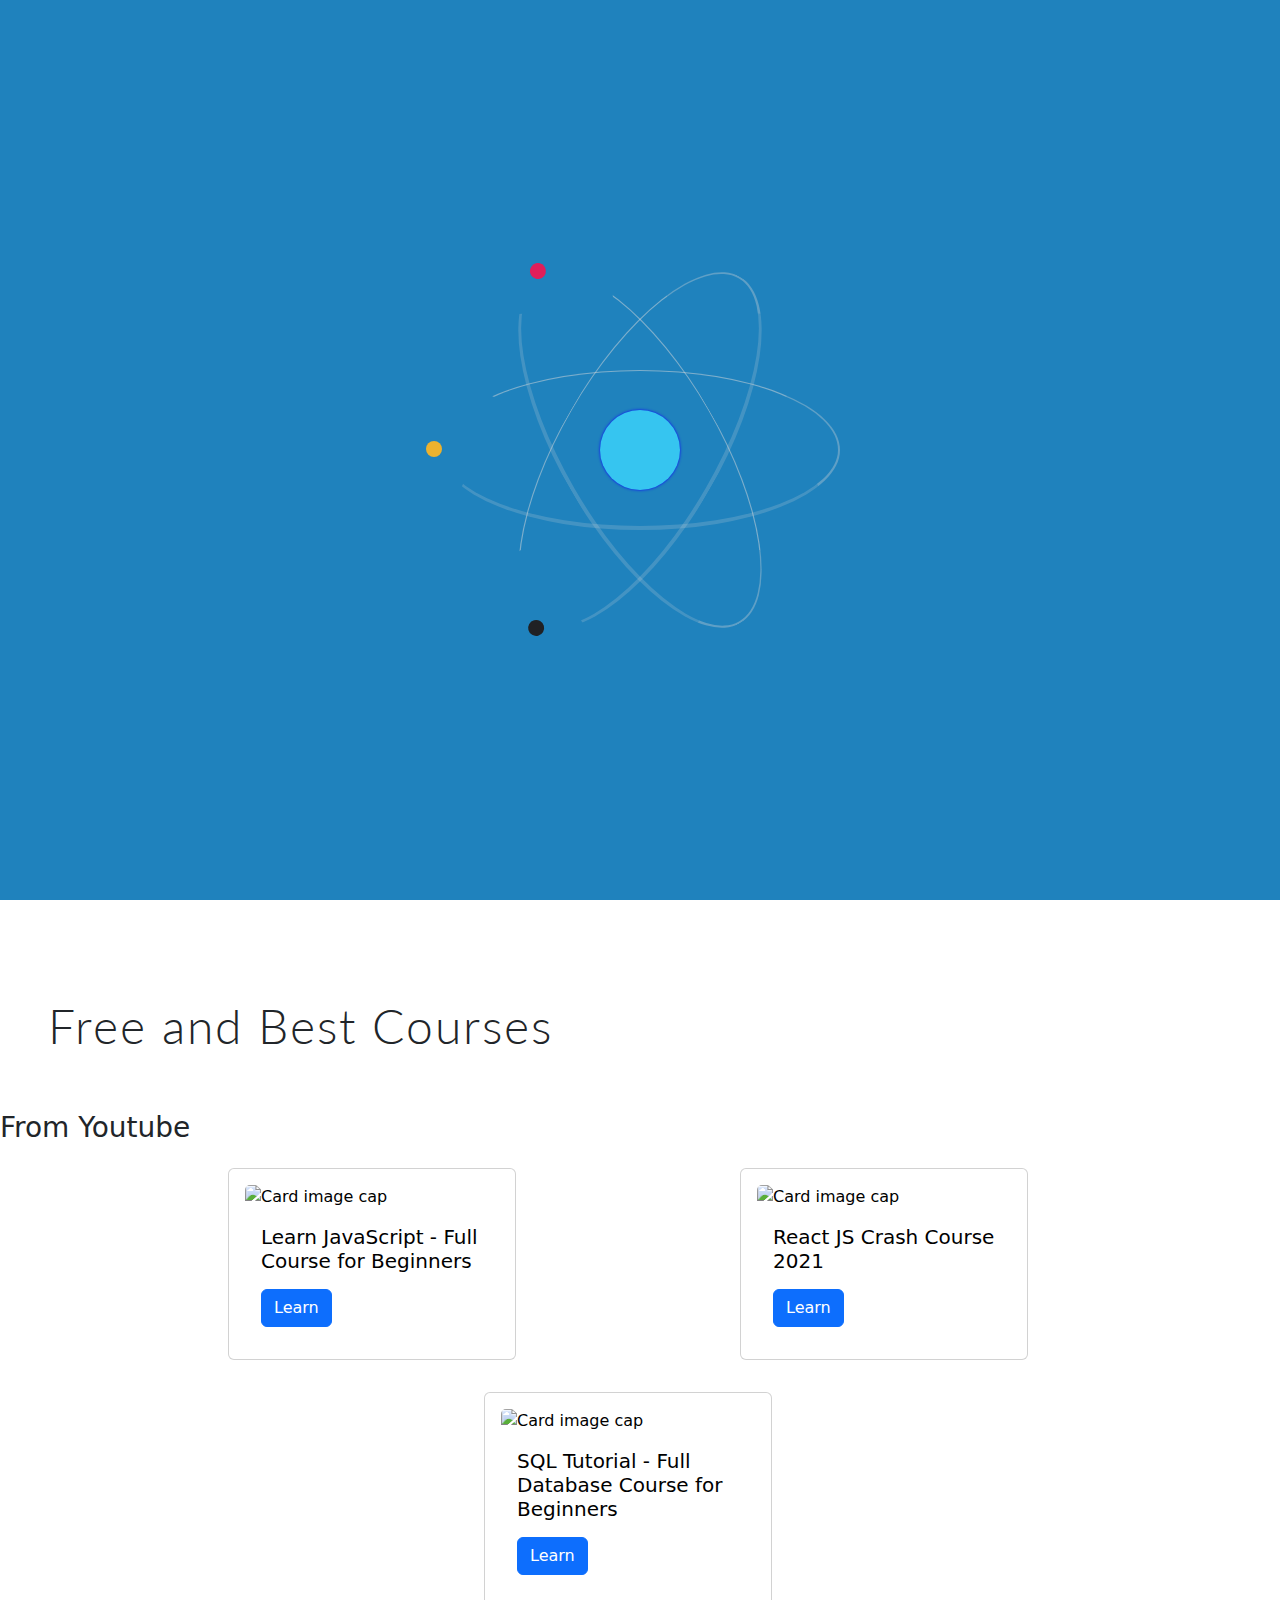
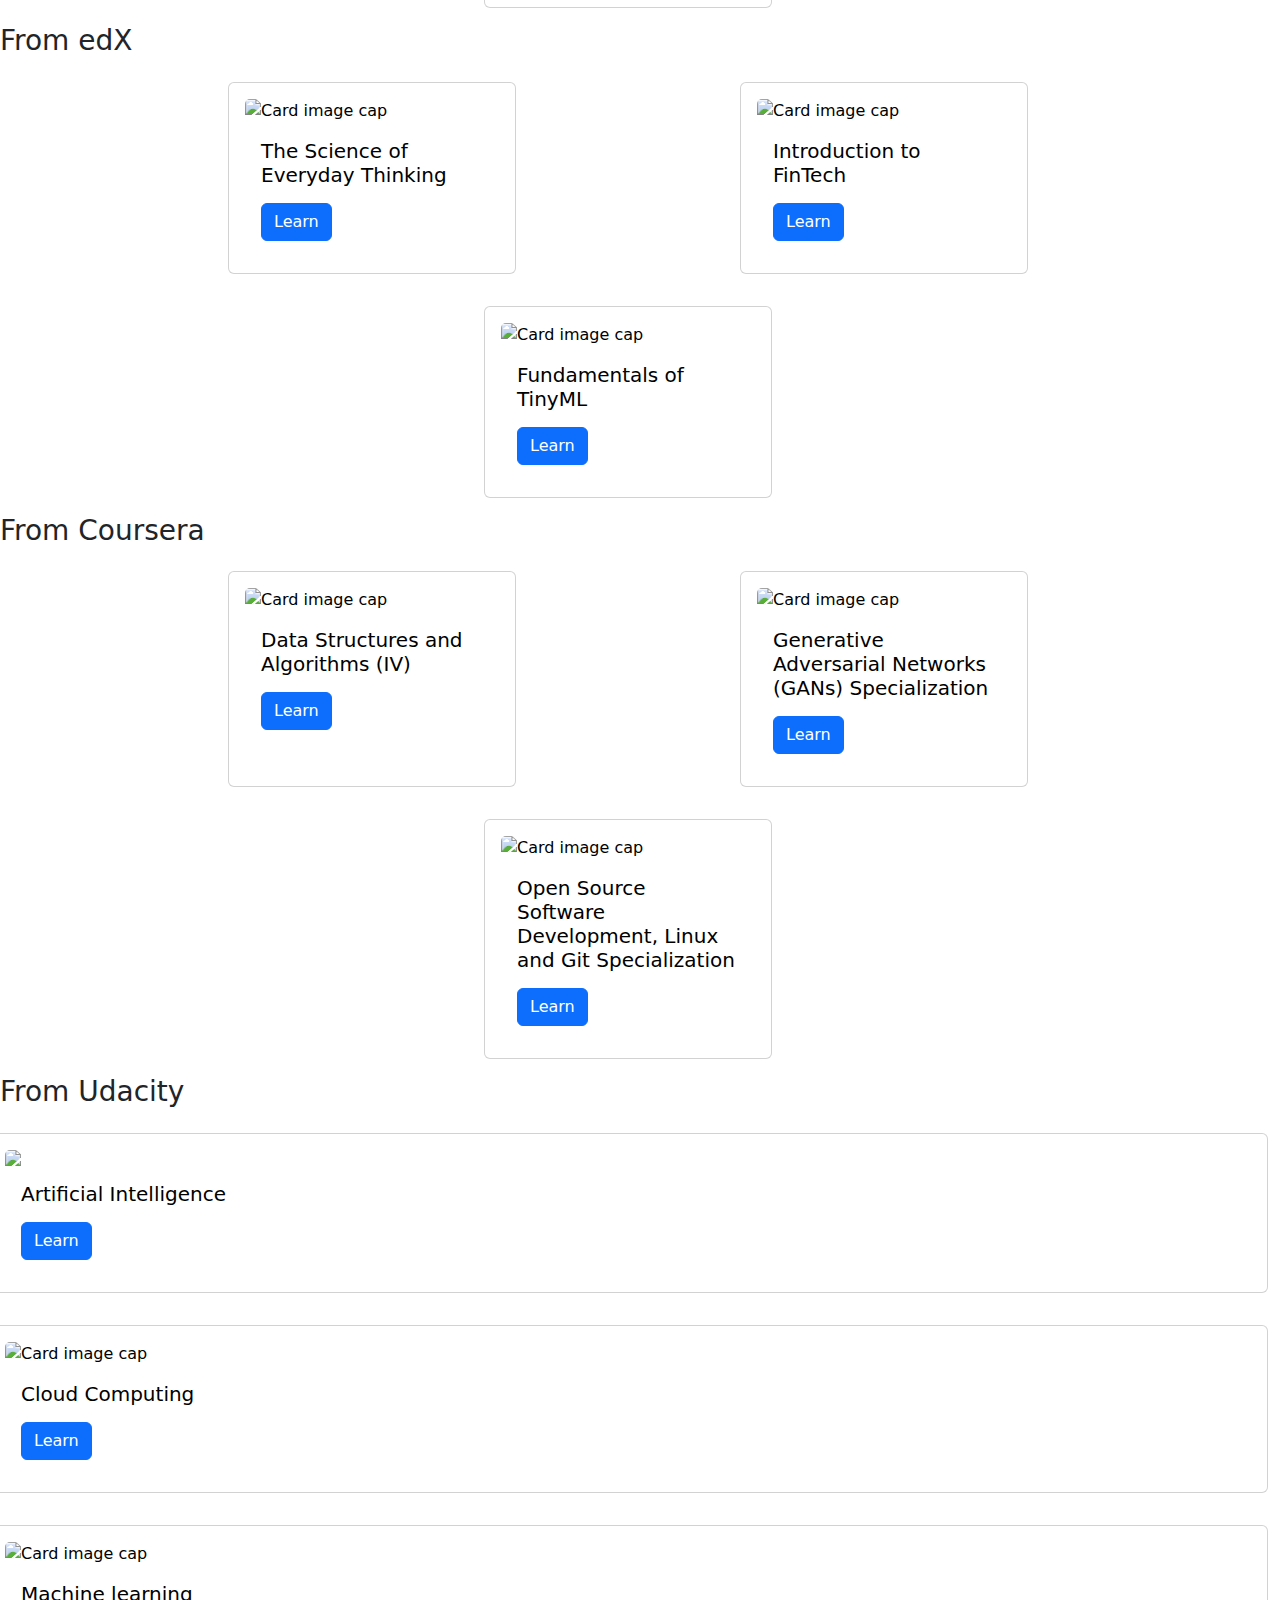
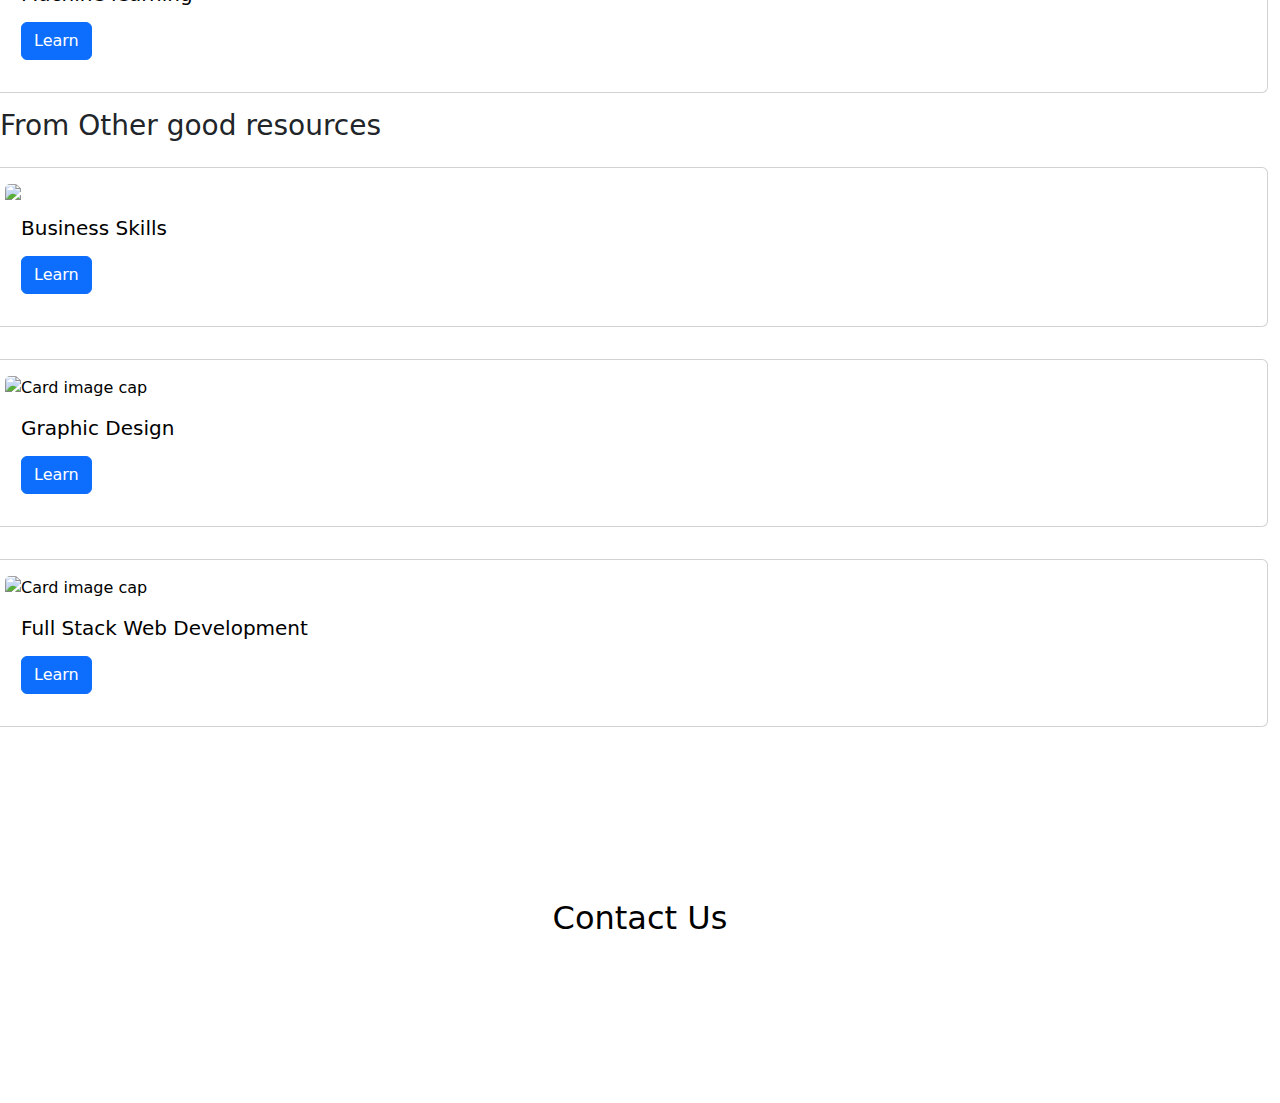
==== commit c49664ce: "Update index.html" ====
--- a/index.html
+++ b/index.html
@@ -5,64 +5,46 @@
     <meta http-equiv="X-UA-Compatible" content="IE=edge" />
     <meta name="viewport" content="width=device-width, initial-scale=1.0" />
     <title>Seashore Grasp</title>
-    <link
-      rel="stylesheet"
-      href="https://cdn.jsdelivr.net/npm/bootstrap@5.0.1/dist/css/bootstrap.min.css"
-    />
+    <link rel="stylesheet" href="https://cdn.jsdelivr.net/npm/bootstrap@5.0.1/dist/css/bootstrap.min.css">
     <link rel="stylesheet" href="style.css" />
+
   </head>
   <body>
     <div class="loader-container">
       <div class="atom">
-        <div class="electron"></div>
-        <div class="electron-alpha"></div>
-        <div class="electron-omega"></div>
+          <div class="electron"></div>
+          <div class="electron-alpha"></div>
+          <div class="electron-omega"></div>
       </div>
-    </div>
+  </div>
     <!-- navbar starts-->
     <!-- <header> -->
-    <nav class="navbar navbar-expand-lg navbar-light bg-light">
-      <div class="container-fluid">
-        <a class="navbar-brand" href="#">Seashore Grasp</a>
-        <button
-          class="navbar-toggler"
-          type="button"
-          data-bs-toggle="collapse"
-          data-bs-target="#navbarSupportedContent"
-          aria-controls="navbarSupportedContent"
-          aria-expanded="false"
-          aria-label="Toggle navigation"
-        >
-          <span class="navbar-toggler-icon"></span>
-        </button>
-        <div class="collapse navbar-collapse" id="navbarSupportedContent">
-          <ul class="navbar-nav me-auto mb-2 mb-lg-0">
-            <li class="nav-item">
-              <a class="nav-link" aria-current="page" href="./index.html"
-                >Home</a
-              >
-            </li>
-            <li class="nav-item">
-              <a class="nav-link" href="./learn.html">Learn</a>
-            </li>
-            <li class="nav-item">
-              <a class="nav-link" href="./profile.html">Profile</a>
-            </li>
-          </ul>
-          <form class="d-flex">
-            <input
-              class="form-control me-2"
-              type="search"
-              placeholder="Search"
-              aria-label="Search"
-            />
-            <button class="btn btn-outline-primary" type="submit">
-              Search
-            </button>
-          </form>
+      <nav class="navbar navbar-expand-lg navbar-light bg-light">
+        <div class="container-fluid">
+          <a class="navbar-brand" href="#">Seashore Grasp</a>
+          <button class="navbar-toggler" type="button" data-bs-toggle="collapse" data-bs-target="#navbarSupportedContent" aria-controls="navbarSupportedContent" aria-expanded="false" aria-label="Toggle navigation">
+            <span class="navbar-toggler-icon"></span>
+          </button>
+          <div class="collapse navbar-collapse" id="navbarSupportedContent">
+            <ul class="navbar-nav me-auto mb-2 mb-lg-0">
+              <li class="nav-item">
+                <a class="nav-link" aria-current="page" href="./index.html">Home</a>
+              </li>
+              <li class="nav-item">
+                <a class="nav-link" href="./learn.html">Learn</a>
+              </li>
+              <li class="nav-item">
+                <a class="nav-link" href="./profile.html">Profile</a>
+              </li>
+         
+            </ul>
+            <form class="d-flex">
+              <input class="form-control me-2" type="search" placeholder="Search" aria-label="Search">
+              <button class="btn btn-outline-primary" type="submit">Search</button>
+            </form>
+          </div>
         </div>
-      </div>
-    </nav>
+      </nav>
     <!-- </header> -->
     <!-- navbar ends -->
 
@@ -148,223 +130,193 @@
     </div>
     <!--Content ends-->
 
+
     <!-- learning section -->
     <div class="header1">
-      <div class="courses">
-        <h1>Free and Best Courses</h1>
-        <div class="course-section">
-          <h3>From Youtube</h3>
-          <div class="row">
-            <div class="card" style="width: 18rem">
-              <img
-                class="card-img-top"
-                src="https://i.ytimg.com/vi/jS4aFq5-91M/maxresdefault.jpg"
-                alt="Card image cap"
-              />
-              <div class="card-body">
-                <h5 class="card-title">
-                  Learn JavaScript - Full Course for Beginners
-                </h5>
-                <p class="card-text"></p>
-                <a
-                  href="https://youtu.be/PkZNo7MFNFg"
-                  class="btn btn-primary"
-                  target="_blank"
-                  >Learn</a
-                >
-              </div>
-            </div>
-            <div class="card" style="width: 18rem">
-              <img
-                class="card-img-top"
-                src="https://i.ytimg.com/vi/w7ejDZ8SWv8/hq720.jpg?sqp=-oaymwEcCNAFEJQDSFXyq4qpAw4IARUAAIhCGAFwAcABBg==&rs=AOn4CLDLtqhjnv15Y388joYu5qQ3VjlhZw"
-                alt="Card image cap"
-              />
-              <div class="card-body">
-                <h5 class="card-title">React JS Crash Course 2021</h5>
-                <p class="card-text"></p>
-                <a
-                  href="https://youtu.be/w7ejDZ8SWv8"
-                  class="btn btn-primary"
-                  target="_blank"
-                  >Learn</a
-                >
-              </div>
-            </div>
-            <div class="card" style="width: 18rem">
-              <img
-                class="card-img-top"
-                src="https://i.ytimg.com/vi/HXV3zeQKqGY/hq720.jpg?sqp=-oaymwEcCNAFEJQDSFXyq4qpAw4IARUAAIhCGAFwAcABBg==&rs=AOn4CLAxA3x89d1OpZ00kVzPr1NysYSPoA"
-                alt="Card image cap"
-              />
-              <div class="card-body">
-                <h5 class="card-title">
-                  SQL Tutorial - Full Database Course for Beginners
-                </h5>
-                <p class="card-text"></p>
-                <a
-                  href="https://youtu.be/HXV3zeQKqGY"
-                  class="btn btn-primary"
-                  target="_blank"
-                  >Learn</a
-                >
-              </div>
-            </div>
-          </div>
+        <div class="inner-header1">
+          <h1>Free and Best Courses</h1>
+            <h3>From Youtube</h3>
+            <div class="row">
+              <div class="card" style="width: 18rem;">
+                <img class="card-img-top" src="https://i.ytimg.com/vi/jS4aFq5-91M/maxresdefault.jpg" alt="Card image cap">
+                <div class="card-body">
+                  <h5 class="card-title">Learn JavaScript - Full Course for Beginners</h5>
+                  <p class="card-text"></p>
+                  <a href="https://youtu.be/PkZNo7MFNFg" class="btn btn-primary" target="_blank">Learn</a>
+                </div>
+              </div>
+              <div class="card" style="width: 18rem;">
+                <img class="card-img-top" src="https://i.ytimg.com/vi/w7ejDZ8SWv8/hq720.jpg?sqp=-oaymwEcCNAFEJQDSFXyq4qpAw4IARUAAIhCGAFwAcABBg==&rs=AOn4CLDLtqhjnv15Y388joYu5qQ3VjlhZw" alt="Card image cap">
+                <div class="card-body">
+                  <h5 class="card-title">React JS Crash Course 2021</h5>
+                  <p class="card-text"></p>
+                  <a href="https://youtu.be/w7ejDZ8SWv8" class="btn btn-primary" target="_blank">Learn</a>
+                </div>
+              </div>
+              <div class="card" style="width: 18rem;">
+                <img class="card-img-top" src="https://i.ytimg.com/vi/HXV3zeQKqGY/hq720.jpg?sqp=-oaymwEcCNAFEJQDSFXyq4qpAw4IARUAAIhCGAFwAcABBg==&rs=AOn4CLAxA3x89d1OpZ00kVzPr1NysYSPoA" alt="Card image cap">
+                <div class="card-body">
+                  <h5 class="card-title">
+                    SQL Tutorial - Full Database Course for Beginners
+                    </h5>
+                  <p class="card-text"></p>
+                  <a href="https://youtu.be/HXV3zeQKqGY" class="btn btn-primary" target="_blank">Learn</a>
+                </div>
+              </div>
+            </div>
+            <h3>From edX</h3>
+            <div class="row">
+              <div class="card" style="width: 18rem;">
+                <img class="card-img-top" src="https://prod-discovery.edx-cdn.org/media/course/image/01bf8f79-a1fc-4481-8a37-d313a781298b-e519ef0cb616.small.jpg" alt="Card image cap">
+                <div class="card-body">
+                  <h5 class="card-title">The Science of Everyday Thinking
+                    </h5>
+                  <p class="card-text"></p>
+                  <a href="https://www.edx.org/course/the-science-of-everyday-thinking" class="btn btn-primary" target="_blank">Learn</a>
+                </div>
+              </div>
+              <div class="card" style="width: 18rem;">
+                <img class="card-img-top" src="https://prod-discovery.edx-cdn.org/media/course/image/15923a19-7f31-4767-a7a0-73da8886f7b8-be5909a46055.small.jpg" alt="Card image cap">
+                <div class="card-body">
+                  <h5 class="card-title">Introduction to FinTech</h5>
+                  <p class="card-text"></p>
+                  <a href="https://www.edx.org/course/introduction-to-fintech" class="btn btn-primary" target="_blank">Learn</a>
+                </div>
+              </div>
+              <div class="card" style="width: 18rem;">
+                <img class="card-img-top" src="https://prod-discovery.edx-cdn.org/media/course/image/b66c15da-04d4-46f6-a4ea-69109bf159ee-de00f7d8d932.small.jpeg" alt="Card image cap">
+                <div class="card-body">
+                  <h5 class="card-title">
+                    Fundamentals of TinyML
+                    </h5>
+                  <p class="card-text"></p>
+                  <a href="https://www.edx.org/course/fundamentals-of-tinyml" class="btn btn-primary" target="_blank">Learn</a>
+                </div>
+              </div>
+            </div>
+            <h3>From Coursera</h3>
+            <div class="row">
+              <div class="card" style="width: 18rem;">
+                <img class="card-img-top" src="https://d3njjcbhbojbot.cloudfront.net/api/utilities/v1/imageproxy/http://coursera-university-assets.s3.amazonaws.com/89/029da0cd8311e88e0c2d0663445550/Tsinghua-logo.png?auto=format%2Ccompress&dpr=1&h=300&w=300" alt="Card image cap">
+                <div class="card-body">
+                  <h5 class="card-title">Data Structures and Algorithms (IV)
+                    </h5>
+                  <p class="card-text"></p>
+                  <a href="https://www.coursera.org/learn/data-structures-algorithms-4" class="btn btn-primary" target="_blank">Learn</a>
+                </div>
+              </div>
+              <div class="card" style="width: 18rem;">
+                <img class="card-img-top" src="https://aikademi.com/wp-content/uploads/2018/01/deeplearning.png" alt="Card image cap">
+                <div class="card-body">
+                  <h5 class="card-title">
+                    Generative Adversarial Networks (GANs) Specialization
+                    </h5>
+                  <p class="card-text"></p>
+                  <a href="https://www.coursera.org/specializations/generative-adversarial-networks-gans" class="btn btn-primary" target="_blank">Learn</a>
+                </div>
+              </div>
+              <div class="card" style="width: 18rem;">
+                <img class="card-img-top" src="https://d3njjcbhbojbot.cloudfront.net/api/utilities/v1/imageproxy/http://coursera-university-assets.s3.amazonaws.com/26/0f3680c5af11e8a01533ad3fa8755b/Linux-Foundation.png?auto=format%2Ccompress&dpr=1&h=500&w=500" alt="Card image cap">
+                <div class="card-body">
+                  <h5 class="card-title">
+                    Open Source Software Development, Linux and Git Specialization
+                    </h5>
+                  <p class="card-text"></p>
+                  <a href="https://www.coursera.org/specializations/oss-development-linux-git" class="btn btn-primary" target="_blank">Learn</a>
+                </div>
+              </div>
+            </div>
+            <h3>From Udacity</h3>
+            <div class="row">
+              <div class="card">
+                <img class="card-img-top" src="https://digitaldefynd.com/wp-content/uploads/2019/07/Best-Udacity-nanodegrees-course-certification-class-training-online.jpg">
+                <div class="card-body">
+                  <h5 class="card-title">Artificial Intelligence
+                    </h5>
+                  <p class="card-text"></p>
+                  <a href="https://www.udacity.com/course/ai-artificial-intelligence-nanodegree--nd898" class="btn btn-primary" target="_blank">Learn</a>
+                </div>
+              </div>
+              <div class="card">
+                <img class="card-img-top" src="https://d2908q01vomqb2.cloudfront.net/9109c85a45b703f87f1413a405549a2cea9ab556/2020/03/06/TC_default_1024x512.png" alt="Card image cap">
+                <div class="card-body">
+                  <h5 class="card-title">
+                    Cloud Computing
+                    </h5>
+                  <p class="card-text"></p>
+                  <a href="https://www.udacity.com/school-of-cloud-computing" class="btn btn-primary" target="_blank">Learn</a>
+                </div>
+              </div>
+              <div class="card">
+                <img class="card-img-top" src="https://miro.medium.com/max/1400/1*cG6U1qstYDijh9bPL42e-Q.jpeg" alt="Card image cap">
+                <div class="card-body">
+                  <h5 class="card-title">
+                    Machine learning
+                    </h5>
+                  <p class="card-text"></p>
+                  <a href="https://www.udacity.com/course/machine-learning-engineer-for-microsoft-azure-nanodegree--nd00333" class="btn btn-primary" target="_blank">Learn</a>
+                </div>
+              </div>
+            </div>
+              <h3>From Other good resources</h3>
+            <div class="row">
+              <div class="card">
+                <img class="card-img-top" src="https://static1.shine.com/l/m/images/blog/top_it_courses_2021.png">
+                <div class="card-body">
+                  <h5 class="card-title">Business Skills
+                    </h5>
+                  <p class="card-text"></p>
+                  <a href="https://www.udacity.com/school-of-business" class="btn btn-primary" target="_blank">Learn</a>
+                </div>
+              </div>
+              <div class="card">
+                <img class="card-img-top" src="https://images.shiksha.com/mediadata/images/articles/1576227666phpqUHpt1.jpeg" alt="Card image cap">
+                <div class="card-body">
+                  <h5 class="card-title">
+                    Graphic Design
+                    </h5>
+                  <p class="card-text"></p>
+                  <a href="https://www.shawacademy.com/courses/design/online-graphic-design-course/" class="btn btn-primary" target="_blank">Learn</a>
+                </div>
+              </div>
+              <div class="card">
+                <img class="card-img-top" src="https://5.imimg.com/data5/MK/MF/GA/SELLER-22577115/it-courses-500x500.jpg" alt="Card image cap">
+                <div class="card-body">
+                  <h5 class="card-title">
+                    Full Stack Web Development
+                    </h5>
+                  <p class="card-text"></p>
+                  <a href="https://upgradcampus.com/full-stack-development-lp/?utm_source=google&utm_medium=search&utm_campaign=full_stack&utm_term=full_stack_developer_course&gclid=CjwKCAjwybyJBhBwEiwAvz4G7_BOrf-3MWdOolT8JzegPFs8fhT5DNEdSdDSGIwBMs_ju65mzcU56RoCNqUQAvD_BwE" class="btn btn-primary" target="_blank">Learn</a>
+                </div>
+              </div>
+            </div>
         </div>
-        <div class="course-section">
-          <h3>From edX</h3>
-          <div class="row">
-            <div class="card" style="width: 18rem">
-              <img
-                class="card-img-top"
-                src="https://prod-discovery.edx-cdn.org/media/course/image/01bf8f79-a1fc-4481-8a37-d313a781298b-e519ef0cb616.small.jpg"
-                alt="Card image cap"
-              />
-              <div class="card-body">
-                <h5 class="card-title">The Science of Everyday Thinking</h5>
-                <p class="card-text"></p>
-                <a
-                  href="https://www.edx.org/course/the-science-of-everyday-thinking"
-                  class="btn btn-primary"
-                  target="_blank"
-                  >Learn</a
-                >
-              </div>
-            </div>
-            <div class="card" style="width: 18rem">
-              <img
-                class="card-img-top"
-                src="https://prod-discovery.edx-cdn.org/media/course/image/15923a19-7f31-4767-a7a0-73da8886f7b8-be5909a46055.small.jpg"
-                alt="Card image cap"
-              />
-              <div class="card-body">
-                <h5 class="card-title">Introduction to FinTech</h5>
-                <p class="card-text"></p>
-                <a
-                  href="https://www.edx.org/course/introduction-to-fintech"
-                  class="btn btn-primary"
-                  target="_blank"
-                  >Learn</a
-                >
-              </div>
-            </div>
-            <div class="card" style="width: 18rem">
-              <img
-                class="card-img-top"
-                src="https://prod-discovery.edx-cdn.org/media/course/image/b66c15da-04d4-46f6-a4ea-69109bf159ee-de00f7d8d932.small.jpeg"
-                alt="Card image cap"
-              />
-              <div class="card-body">
-                <h5 class="card-title">Fundamentals of TinyML</h5>
-                <p class="card-text"></p>
-                <a
-                  href="https://www.edx.org/course/fundamentals-of-tinyml"
-                  class="btn btn-primary"
-                  target="_blank"
-                  >Learn</a
-                >
-              </div>
-            </div>
-          </div>
-        </div>
-        <div class="course-section">
-          <h3>From Coursera</h3>
-          <div class="row">
-            <div class="card" style="width: 18rem">
-              <img
-                class="card-img-top"
-                src="https://d3njjcbhbojbot.cloudfront.net/api/utilities/v1/imageproxy/http://coursera-university-assets.s3.amazonaws.com/89/029da0cd8311e88e0c2d0663445550/Tsinghua-logo.png?auto=format%2Ccompress&dpr=1&h=300&w=300"
-                alt="Card image cap"
-              />
-              <div class="card-body">
-                <h5 class="card-title">Data Structures and Algorithms (IV)</h5>
-                <p class="card-text"></p>
-                <a
-                  href="https://www.coursera.org/learn/data-structures-algorithms-4"
-                  class="btn btn-primary"
-                  target="_blank"
-                  >Learn</a
-                >
-              </div>
-            </div>
-            <div class="card" style="width: 18rem">
-              <img
-                class="card-img-top"
-                src="https://aikademi.com/wp-content/uploads/2018/01/deeplearning.png"
-                alt="Card image cap"
-              />
-              <div class="card-body">
-                <h5 class="card-title">
-                  Generative Adversarial Networks (GANs) Specialization
-                </h5>
-                <p class="card-text"></p>
-                <a
-                  href="https://www.coursera.org/specializations/generative-adversarial-networks-gans"
-                  class="btn btn-primary"
-                  target="_blank"
-                  >Learn</a
-                >
-              </div>
-            </div>
-            <div class="card" style="width: 18rem">
-              <img
-                class="card-img-top"
-                src="https://d3njjcbhbojbot.cloudfront.net/api/utilities/v1/imageproxy/http://coursera-university-assets.s3.amazonaws.com/26/0f3680c5af11e8a01533ad3fa8755b/Linux-Foundation.png?auto=format%2Ccompress&dpr=1&h=500&w=500"
-                alt="Card image cap"
-              />
-              <div class="card-body">
-                <h5 class="card-title">
-                  Open Source Software Development, Linux and Git Specialization
-                </h5>
-                <p class="card-text"></p>
-                <a
-                  href="https://www.coursera.org/specializations/oss-development-linux-git"
-                  class="btn btn-primary"
-                  target="_blank"
-                  >Learn</a
-                >
-              </div>
-            </div>
-          </div>
-        </div>
-        <div class="course-section">
-          <h3>From Udacity</h3>
-          ...
-        </div>
-        <div class="course-section">
-          <h3>From Other good resources</h3>
-          ...
+    </div>
+    <!-- learning section -->
+
+
+    <div class="contactus">
+        <div class="inner-header2 flex">
+          <h2><a href="contact.html">Contact Us</a></h2>
         </div>
       </div>
-    </div>
-    <!-- learning section -->
-
-    <div class="contactus">
-      <div class="inner-header2 flex">
-        <h2><a href="contact.html">Contact Us</a></h2>
-      </div>
-    </div>
-    <script>
-      let loader = document.querySelector(".loader-container");
-
-      window.addEventListener("load", vanish);
-
-      function vanish() {
-        loader.classList.add("disappear");
-      }
-      $(function () {
-        $("a.nav-link").each(function () {
-          if ($(this).prop("href") == window.location.href) {
-            $(this).addClass("current-link");
-          }
-        });
+      <script>
+        let loader = document.querySelector(".loader-container");
+    
+    window.addEventListener("load", vanish);
+    
+    function vanish() {
+      loader.classList.add("disappear");
+    }
+    $(function () {
+      $("a.nav-link").each(function () {
+        if ($(this).prop("href") == window.location.href) {
+          $(this).addClass("current-link");
+        }
       });
-    </script>
-    <script
-      src="https://cdn.jsdelivr.net/npm/bootstrap@5.1.0/dist/js/bootstrap.bundle.min.js"
-      integrity="sha384-U1DAWAznBHeqEIlVSCgzq+c9gqGAJn5c/t99JyeKa9xxaYpSvHU5awsuZVVFIhvj"
-      crossorigin="anonymous"
-    ></script>
+    });
+        </script>
+      <script src="https://cdn.jsdelivr.net/npm/bootstrap@5.1.0/dist/js/bootstrap.bundle.min.js" integrity="sha384-U1DAWAznBHeqEIlVSCgzq+c9gqGAJn5c/t99JyeKa9xxaYpSvHU5awsuZVVFIhvj" crossorigin="anonymous"></script>
+
   </body>
 </html>
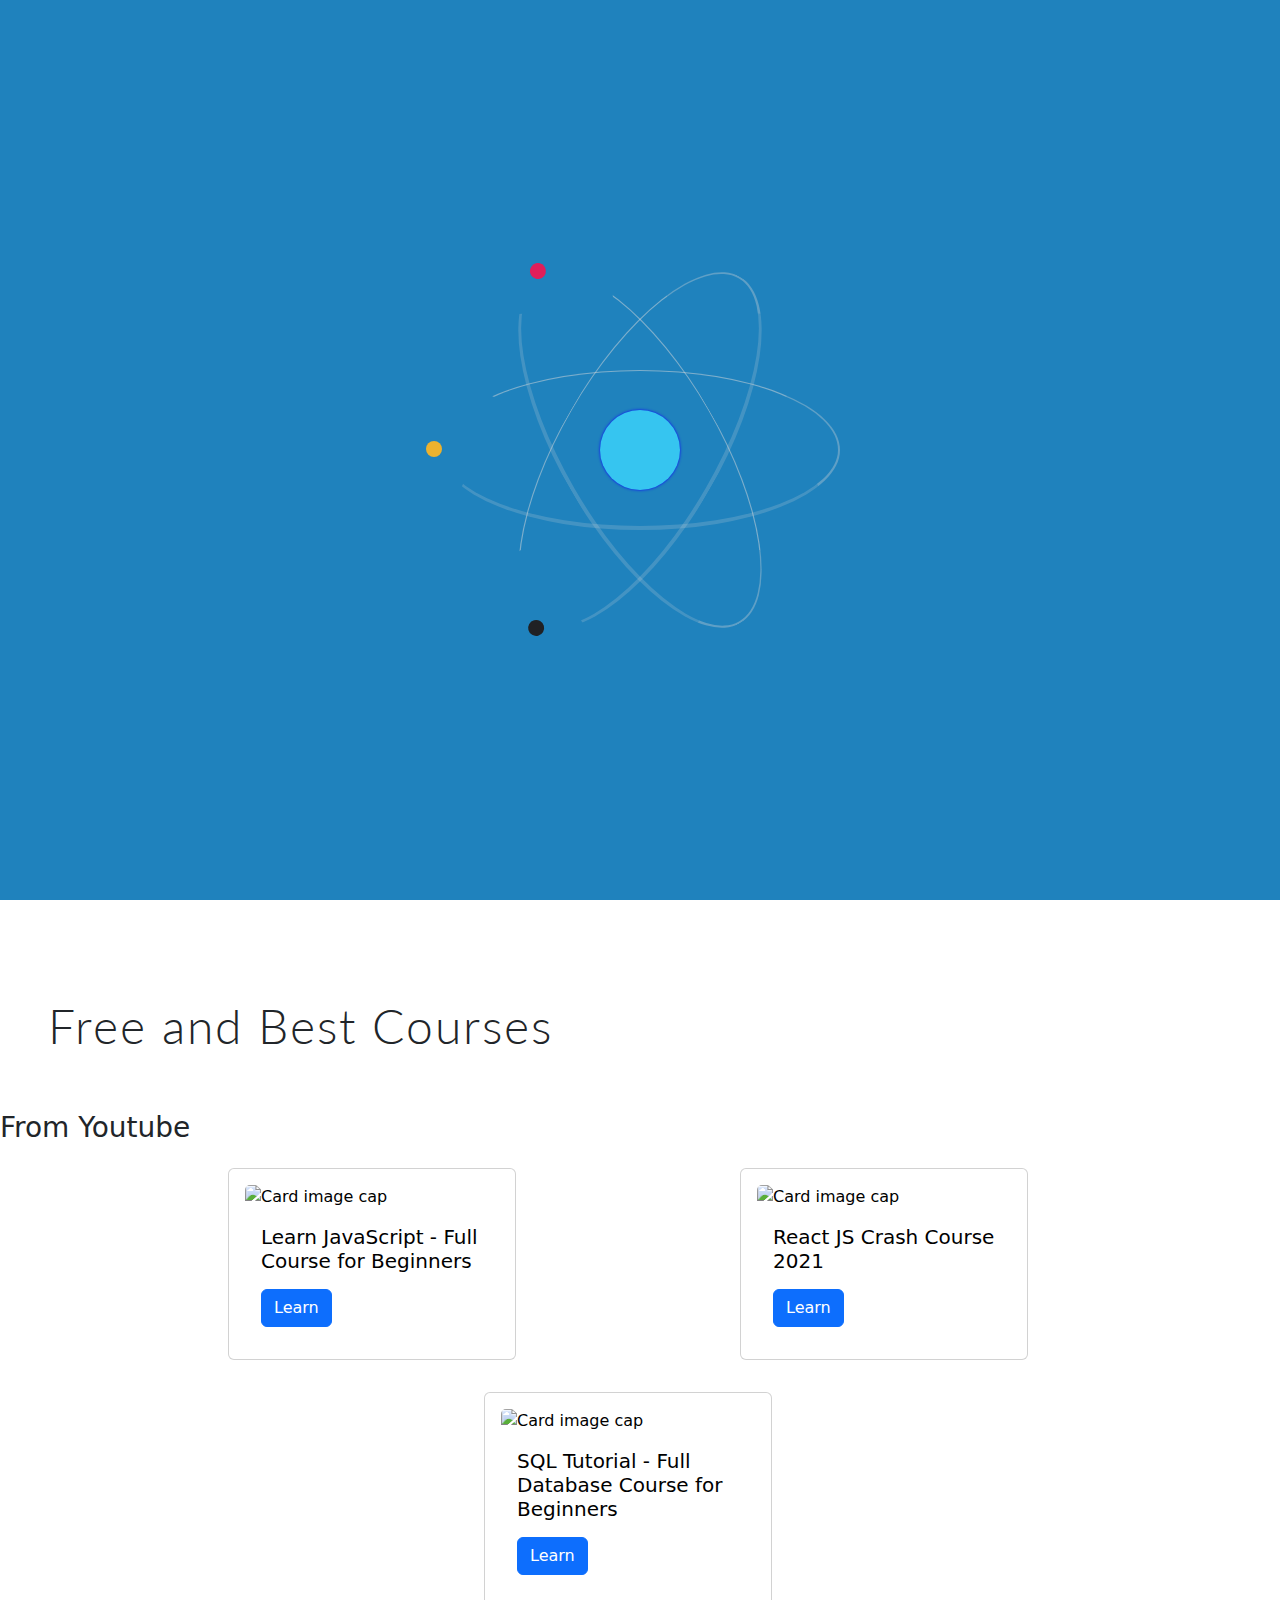
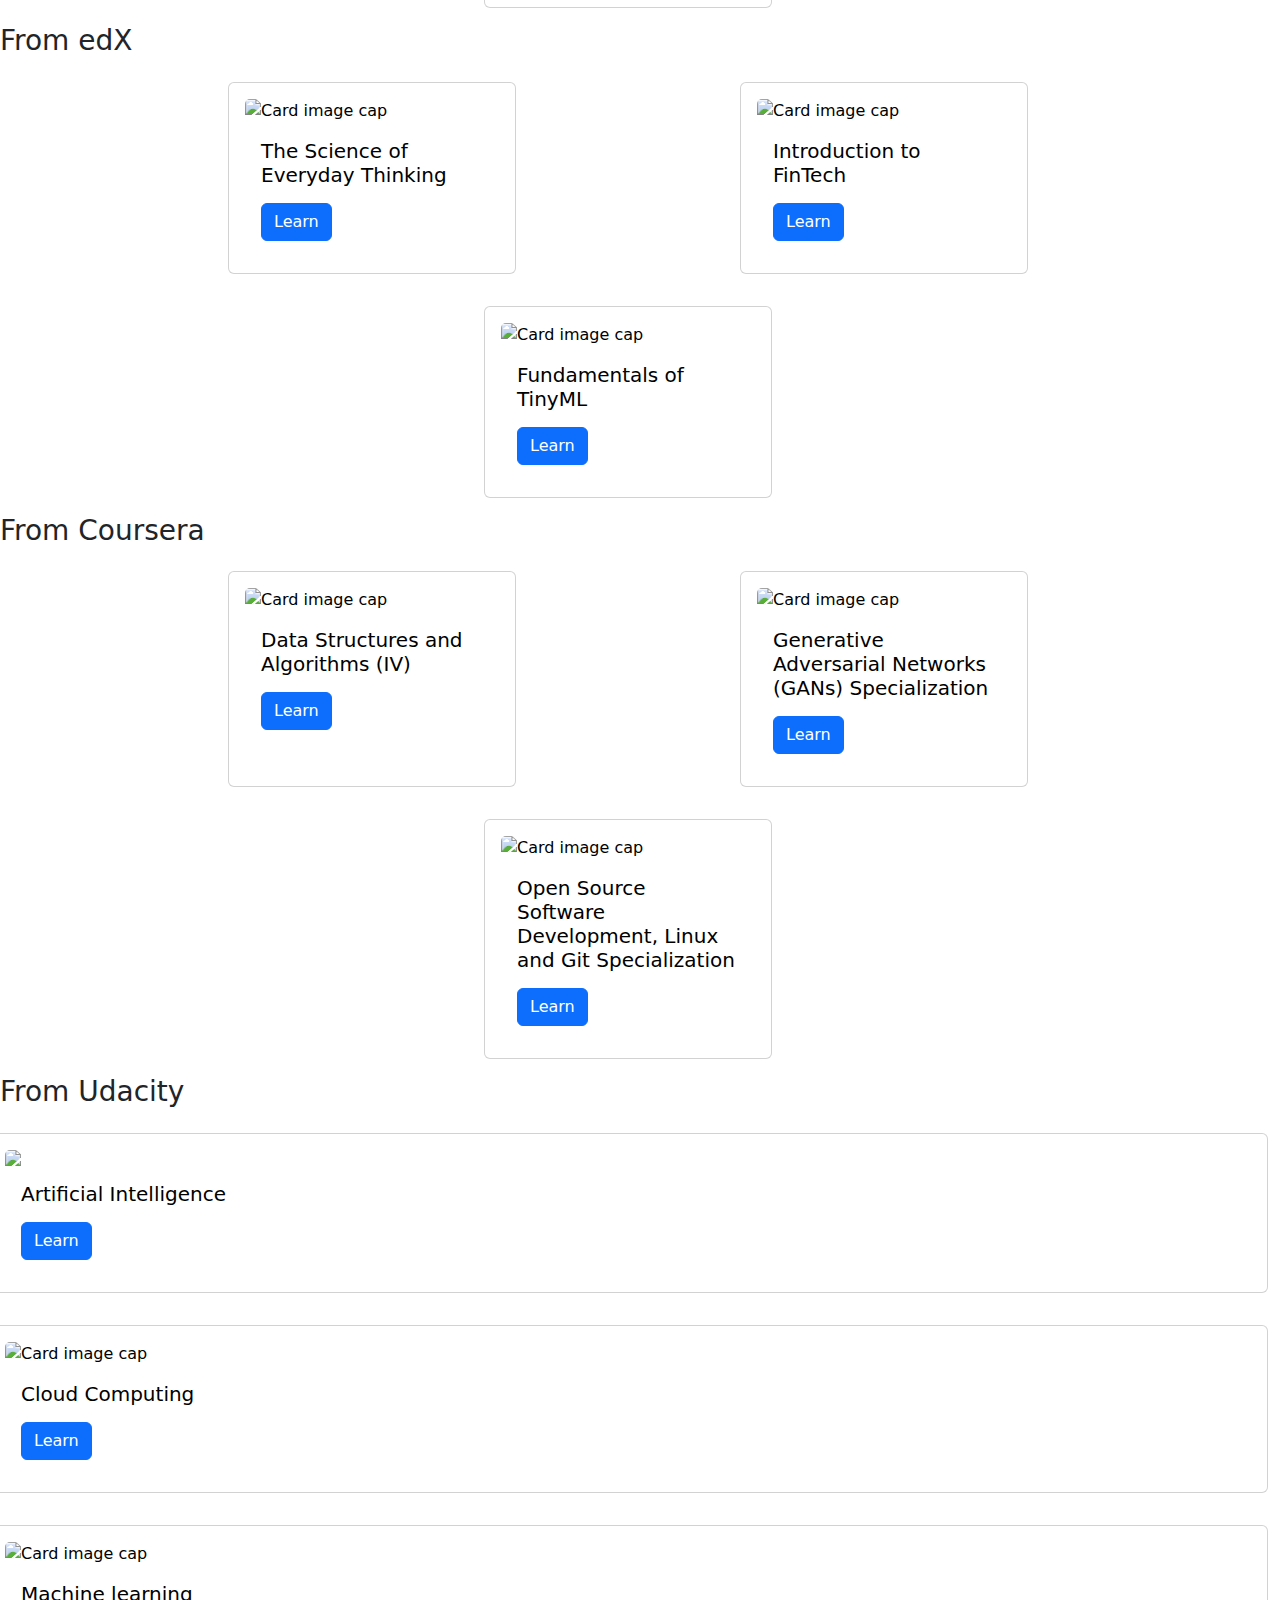
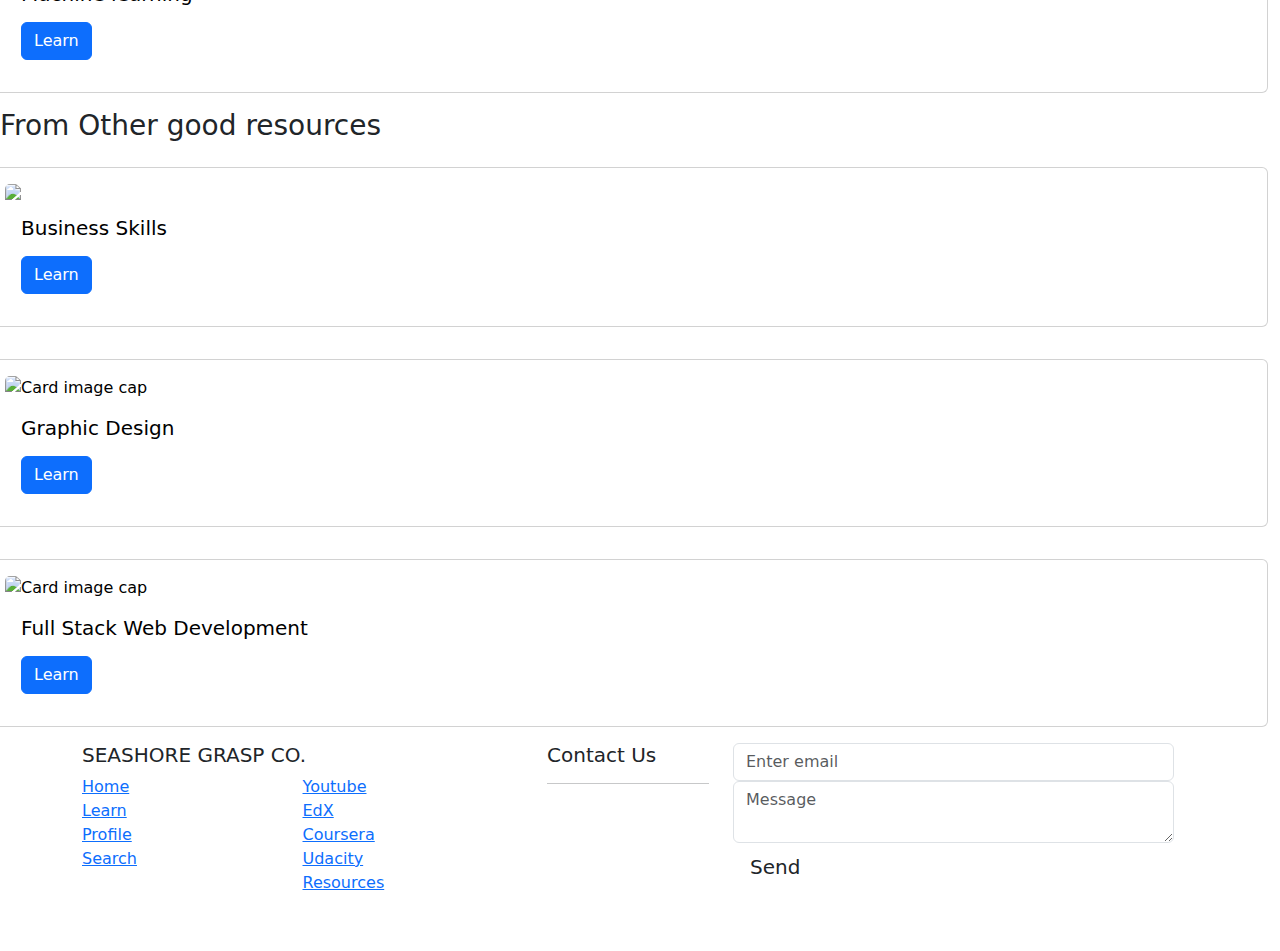
==== commit f1cd11a4: "fix nav link" ====
--- a/index.html
+++ b/index.html
@@ -36,6 +36,9 @@
               <li class="nav-item">
                 <a class="nav-link" href="./profile.html">Profile</a>
               </li>
+              <li class="nav-item">
+                <a class="nav-link" href="./contact.html">Contact us</a>
+              </li>
          
             </ul>
             <form class="d-flex">
@@ -142,7 +145,7 @@
                 <div class="card-body">
                   <h5 class="card-title">Learn JavaScript - Full Course for Beginners</h5>
                   <p class="card-text"></p>
-                  <a href="https://youtu.be/PkZNo7MFNFg" class="btn btn-primary" target="_blank">Learn</a>
+                  <a href="https://youtu.be/PkZNo7MFNFg" class="btn btn-primary" target="_blank"><span>Learn</span></a>
                 </div>
               </div>
               <div class="card" style="width: 18rem;">
@@ -150,7 +153,7 @@
                 <div class="card-body">
                   <h5 class="card-title">React JS Crash Course 2021</h5>
                   <p class="card-text"></p>
-                  <a href="https://youtu.be/w7ejDZ8SWv8" class="btn btn-primary" target="_blank">Learn</a>
+                  <a href="https://youtu.be/w7ejDZ8SWv8" class="btn btn-primary" target="_blank"><span>Learn</span></a>
                 </div>
               </div>
               <div class="card" style="width: 18rem;">
@@ -160,7 +163,7 @@
                     SQL Tutorial - Full Database Course for Beginners
                     </h5>
                   <p class="card-text"></p>
-                  <a href="https://youtu.be/HXV3zeQKqGY" class="btn btn-primary" target="_blank">Learn</a>
+                  <a href="https://youtu.be/HXV3zeQKqGY" class="btn btn-primary" target="_blank"><span>Learn</span></a>
                 </div>
               </div>
             </div>
@@ -172,7 +175,7 @@
                   <h5 class="card-title">The Science of Everyday Thinking
                     </h5>
                   <p class="card-text"></p>
-                  <a href="https://www.edx.org/course/the-science-of-everyday-thinking" class="btn btn-primary" target="_blank">Learn</a>
+                  <a href="https://www.edx.org/course/the-science-of-everyday-thinking" class="btn btn-primary" target="_blank"><span>Learn</span></a>
                 </div>
               </div>
               <div class="card" style="width: 18rem;">
@@ -180,7 +183,7 @@
                 <div class="card-body">
                   <h5 class="card-title">Introduction to FinTech</h5>
                   <p class="card-text"></p>
-                  <a href="https://www.edx.org/course/introduction-to-fintech" class="btn btn-primary" target="_blank">Learn</a>
+                  <a href="https://www.edx.org/course/introduction-to-fintech" class="btn btn-primary" target="_blank"><span>Learn</span></a>
                 </div>
               </div>
               <div class="card" style="width: 18rem;">
@@ -190,7 +193,7 @@
                     Fundamentals of TinyML
                     </h5>
                   <p class="card-text"></p>
-                  <a href="https://www.edx.org/course/fundamentals-of-tinyml" class="btn btn-primary" target="_blank">Learn</a>
+                  <a href="https://www.edx.org/course/fundamentals-of-tinyml" class="btn btn-primary" target="_blank"><span>Learn</span></a>
                 </div>
               </div>
             </div>
@@ -202,7 +205,7 @@
                   <h5 class="card-title">Data Structures and Algorithms (IV)
                     </h5>
                   <p class="card-text"></p>
-                  <a href="https://www.coursera.org/learn/data-structures-algorithms-4" class="btn btn-primary" target="_blank">Learn</a>
+                  <a href="https://www.coursera.org/learn/data-structures-algorithms-4" class="btn btn-primary" target="_blank"><span>Learn</span></a>
                 </div>
               </div>
               <div class="card" style="width: 18rem;">
@@ -212,7 +215,7 @@
                     Generative Adversarial Networks (GANs) Specialization
                     </h5>
                   <p class="card-text"></p>
-                  <a href="https://www.coursera.org/specializations/generative-adversarial-networks-gans" class="btn btn-primary" target="_blank">Learn</a>
+                  <a href="https://www.coursera.org/specializations/generative-adversarial-networks-gans" class="btn btn-primary" target="_blank"><span>Learn</span></a>
                 </div>
               </div>
               <div class="card" style="width: 18rem;">
@@ -222,7 +225,7 @@
                     Open Source Software Development, Linux and Git Specialization
                     </h5>
                   <p class="card-text"></p>
-                  <a href="https://www.coursera.org/specializations/oss-development-linux-git" class="btn btn-primary" target="_blank">Learn</a>
+                  <a href="https://www.coursera.org/specializations/oss-development-linux-git" class="btn btn-primary" target="_blank"><span>Learn</span></a>
                 </div>
               </div>
             </div>
@@ -234,7 +237,7 @@
                   <h5 class="card-title">Artificial Intelligence
                     </h5>
                   <p class="card-text"></p>
-                  <a href="https://www.udacity.com/course/ai-artificial-intelligence-nanodegree--nd898" class="btn btn-primary" target="_blank">Learn</a>
+                  <a href="https://www.udacity.com/course/ai-artificial-intelligence-nanodegree--nd898" class="btn btn-primary" target="_blank"><span>Learn</span></a>
                 </div>
               </div>
               <div class="card">
@@ -244,7 +247,7 @@
                     Cloud Computing
                     </h5>
                   <p class="card-text"></p>
-                  <a href="https://www.udacity.com/school-of-cloud-computing" class="btn btn-primary" target="_blank">Learn</a>
+                  <a href="https://www.udacity.com/school-of-cloud-computing" class="btn btn-primary" target="_blank"><span>Learn</span></a>
                 </div>
               </div>
               <div class="card">
@@ -254,7 +257,7 @@
                     Machine learning
                     </h5>
                   <p class="card-text"></p>
-                  <a href="https://www.udacity.com/course/machine-learning-engineer-for-microsoft-azure-nanodegree--nd00333" class="btn btn-primary" target="_blank">Learn</a>
+                  <a href="https://www.udacity.com/course/machine-learning-engineer-for-microsoft-azure-nanodegree--nd00333" class="btn btn-primary" target="_blank"><span>Learn</span></a>
                 </div>
               </div>
             </div>
@@ -266,7 +269,7 @@
                   <h5 class="card-title">Business Skills
                     </h5>
                   <p class="card-text"></p>
-                  <a href="https://www.udacity.com/school-of-business" class="btn btn-primary" target="_blank">Learn</a>
+                  <a href="https://www.udacity.com/school-of-business" class="btn btn-primary" target="_blank"><span>Learn</span></a>
                 </div>
               </div>
               <div class="card">
@@ -276,7 +279,7 @@
                     Graphic Design
                     </h5>
                   <p class="card-text"></p>
-                  <a href="https://www.shawacademy.com/courses/design/online-graphic-design-course/" class="btn btn-primary" target="_blank">Learn</a>
+                  <a href="https://www.shawacademy.com/courses/design/online-graphic-design-course/" class="btn btn-primary" target="_blank"><span>Learn</span></a>
                 </div>
               </div>
               <div class="card">
@@ -286,20 +289,67 @@
                     Full Stack Web Development
                     </h5>
                   <p class="card-text"></p>
-                  <a href="https://upgradcampus.com/full-stack-development-lp/?utm_source=google&utm_medium=search&utm_campaign=full_stack&utm_term=full_stack_developer_course&gclid=CjwKCAjwybyJBhBwEiwAvz4G7_BOrf-3MWdOolT8JzegPFs8fhT5DNEdSdDSGIwBMs_ju65mzcU56RoCNqUQAvD_BwE" class="btn btn-primary" target="_blank">Learn</a>
-                </div>
-              </div>
-            </div>
+                  <a href="https://upgradcampus.com/full-stack-development-lp/?utm_source=google&utm_medium=search&utm_campaign=full_stack&utm_term=full_stack_developer_course&gclid=CjwKCAjwybyJBhBwEiwAvz4G7_BOrf-3MWdOolT8JzegPFs8fhT5DNEdSdDSGIwBMs_ju65mzcU56RoCNqUQAvD_BwE" class="btn btn-primary" target="_blank"><span>Learn</span></a>
+                </div>
+              </div>
+           </div>
         </div>
     </div>
     <!-- learning section -->
-
-
-    <div class="contactus">
-        <div class="inner-header2 flex">
-          <h2><a href="contact.html">Contact Us</a></h2>
-        </div>
+    <footer class="footer">
+      <div class="container">
+          <div class="row">
+              <div class="col-md-5">
+                  <h5>SEASHORE GRASP CO.</h5>
+                  <div class="row">
+                      <div class="col-6">
+                          <ul class="list-unstyled">
+                              <li><a href="">Home</a></li>
+                              <li><a href="">Learn</a></li>
+                              <li><a href="">Profile</a></li>
+                              <li><a href="">Search</a></li>
+                          </ul>
+                      </div>
+                      <div class="col-6">
+                          <ul class="list-unstyled">
+                              <li><a href="#youtube">Youtube</a></li>
+                              <li><a href="#edx">EdX</a></li>
+                              <li><a href="#coursera">Coursera </a></li>
+                              <li><a href="#udacity">Udacity</a></li>
+                              <li><a href="#resources">Resources</a></li>
+                          </ul>
+                      </div>
+                  </div>
+                  <ul class="nav">
+                      <li class="nav-item"><a href="" class="nav-link pl-0"><i class="fa fa-facebook fa-lg"></i></a></li>
+                      <li class="nav-item"><a href="" class="nav-link"><i class="fa fa-twitter fa-lg"></i></a></li>
+                      <li class="nav-item"><a href="https://github.com/sonaljain067/Seashore-Grasp" class="nav-link"><i class="fa fa-github fa-lg"></i></a></li>
+                      <li class="nav-item"><a href="" class="nav-link"><i class="fa fa-instagram fa-lg"></i></a></li>
+                  </ul>
+                  <br>
+              </div>
+              <div class="col-md-2">
+                  <h5 class="text-md-right">Contact Us</h5>
+                  <hr>
+              </div>
+              <div class="col-md-5">
+                  <form>
+                      <fieldset class="form-group">
+                          <input type="email" class="form-control" id="exampleInputEmail1" placeholder="Enter email">
+                      </fieldset>
+                      <fieldset class="form-group">
+                          <textarea class="form-control" id="exampleMessage" placeholder="Message"></textarea>
+                      </fieldset>
+                      <fieldset class="form-group text-xs-right">
+                          <button id="send" type="button" class="btn btn-secondary-outline btn-lg">Send</button>
+                      </fieldset>
+                  </form>
+              </div>
+          </div>
       </div>
+  </footer>
+
+    
       <script>
         let loader = document.querySelector(".loader-container");
     
